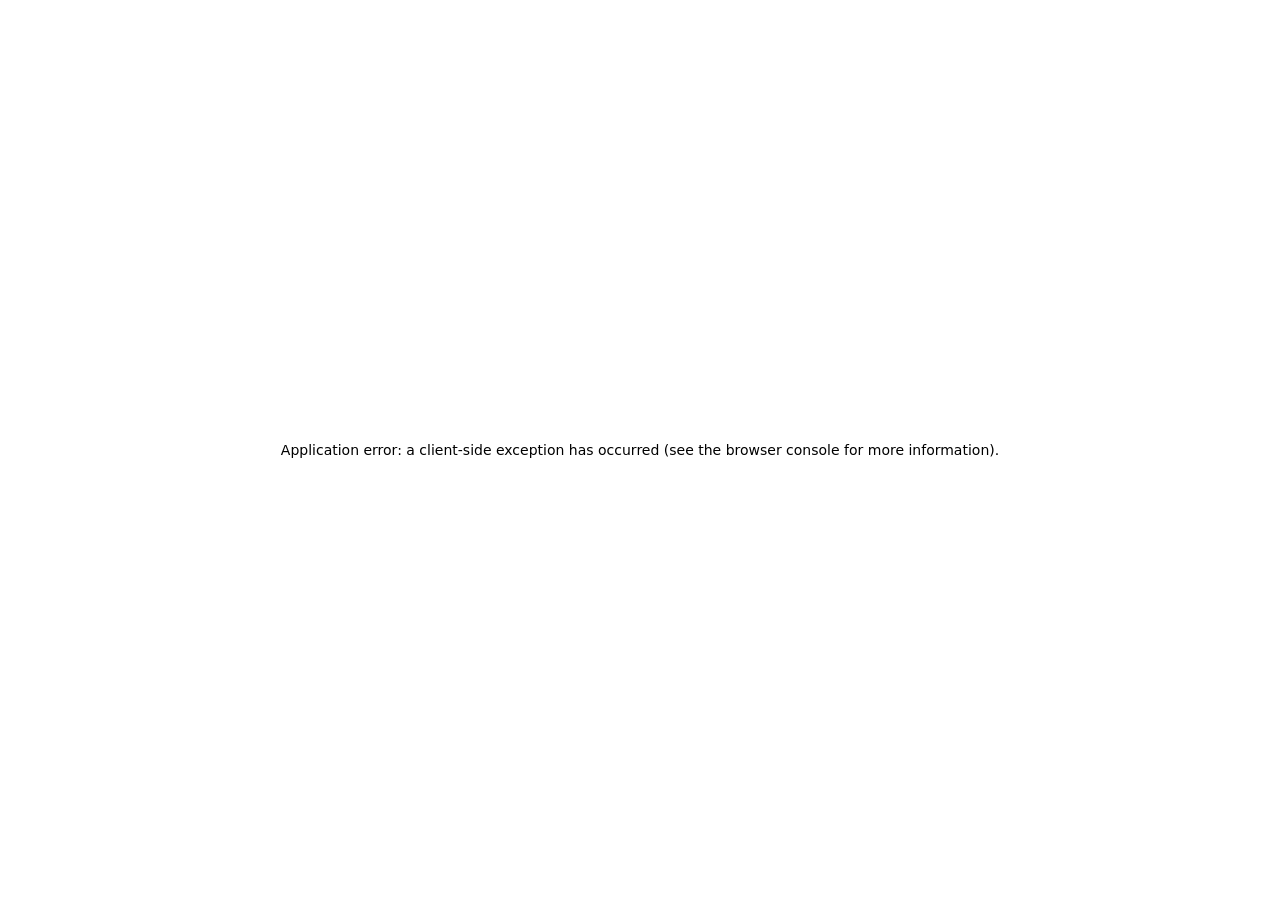
==== index.html @ 267f4685 "deploy: aa58a36a8e269df3a0b0c326b70a7fee9658ee4a" ====
<!DOCTYPE html><html lang="en" class=""><head><meta charSet="utf-8"/><meta name="viewport" content="width=device-width, initial-scale=1"/><link rel="preload" href="/_next/static/media/a34f9d1faa5f3315-s.p.woff2" as="font" crossorigin="" type="font/woff2"/><link rel="stylesheet" href="/_next/static/css/1f2762fdd297c254.css" crossorigin="" data-precedence="next"/><link rel="stylesheet" href="/_next/static/css/e24765863d0c704c.css" crossorigin="" data-precedence="next"/><link rel="preload" as="script" fetchPriority="low" href="/_next/static/chunks/webpack-cabc1a0939b6324f.js" crossorigin=""/><script src="/_next/static/chunks/b05271e4-7a57f4f8cb65189a.js" async="" crossorigin=""></script><script src="/_next/static/chunks/604-d30a6fda5b575a3a.js" async="" crossorigin=""></script><script src="/_next/static/chunks/main-app-71db54063da9bf97.js" async="" crossorigin=""></script><script src="/_next/static/chunks/9297c78b-2464e458c2979f0e.js" async=""></script><script src="/_next/static/chunks/6dc81886-f9a5be699ef33087.js" async=""></script><script src="/_next/static/chunks/49819357-d922e72e25cfce19.js" async=""></script><script src="/_next/static/chunks/292a49c6-7f43b32bc371bc2e.js" async=""></script><script src="/_next/static/chunks/2fba7bc5-d11bbafc78647d04.js" async=""></script><script src="/_next/static/chunks/98d18a34-1d5ae14d7516b42d.js" async=""></script><script src="/_next/static/chunks/5a81fd73-a362f9199495b7ad.js" async=""></script><script src="/_next/static/chunks/274-4468712c8d745428.js" async=""></script><script src="/_next/static/chunks/6772-66e4a85fd9eb4d1f.js" async=""></script><script src="/_next/static/chunks/6794-c703e1fbf99863a7.js" async=""></script><script src="/_next/static/chunks/3839-89e2fe6aa99b7259.js" async=""></script><script src="/_next/static/chunks/4097-909e5e4589995f49.js" async=""></script><script src="/_next/static/chunks/app/layout-5c4abd3b43e9204e.js" async=""></script><script src="/_next/static/chunks/2106-647894339099d440.js" async=""></script><script src="/_next/static/chunks/7680-7401be37ad582592.js" async=""></script><script src="/_next/static/chunks/app/page-bb09f3edf116cec5.js" async=""></script><link rel="preload" href="https://telegram.org/js/telegram-web-app.js?56" as="script"/><title>Zoo Finance</title><meta name="description" content="A Structured Protocol for Better Liquidity Utilization"/><meta property="og:title" content="Zoo Finance"/><meta property="og:description" content="A Structured Protocol for Better Liquidity Utilization"/><meta property="og:image" content="https://zoofi.io/Welcome.jpg"/><meta property="og:type" content="website"/><meta name="twitter:card" content="summary_large_image"/><meta name="twitter:title" content="Zoo Finance"/><meta name="twitter:description" content="A Structured Protocol for Better Liquidity Utilization"/><meta name="twitter:image" content="https://zoofi.io/Welcome.jpg"/><link rel="icon" href="/icon.svg?79cb9bbc81d79543" type="image/svg+xml" sizes="any"/><meta name="next-size-adjust"/><script src="/_next/static/chunks/polyfills-c67a75d1b6f99dc8.js" crossorigin="" noModule=""></script></head><body class="__className_d65c78 bg-stone-50 dark:bg-slate-950 dark:text-slate-50"><div class="top-loader fixed z-10 top-0 left-0 invisible"></div><div id="tooltip-root" class="fixed left-0 top-0 z-[60]"></div><script src="/_next/static/chunks/webpack-cabc1a0939b6324f.js" crossorigin="" async=""></script><script>(self.__next_f=self.__next_f||[]).push([0]);self.__next_f.push([2,null])</script><script>self.__next_f.push([1,"1:HL[\"/_next/static/media/a34f9d1faa5f3315-s.p.woff2\",\"font\",{\"crossOrigin\":\"\",\"type\":\"font/woff2\"}]\n2:HL[\"/_next/static/css/1f2762fdd297c254.css\",\"style\",{\"crossOrigin\":\"\"}]\n3:HL[\"/_next/static/css/e24765863d0c704c.css\",\"style\",{\"crossOrigin\":\"\"}]\n0:\"$L4\"\n"])</script><script>self.__next_f.push([1,"5:I[24358,[],\"\"]\n7:I[72952,[],\"\"]\n"])</script><script>self.__next_f.push([1,"8:I[51153,[\"4881\",\"static/chunks/9297c78b-2464e458c2979f0e.js\",\"7495\",\"static/chunks/6dc81886-f9a5be699ef33087.js\",\"7622\",\"static/chunks/49819357-d922e72e25cfce19.js\",\"6121\",\"static/chunks/292a49c6-7f43b32bc371bc2e.js\",\"7073\",\"static/chunks/2fba7bc5-d11bbafc78647d04.js\",\"3113\",\"static/chunks/98d18a34-1d5ae14d7516b42d.js\",\"2466\",\"static/chunks/5a81fd73-a362f9199495b7ad.js\",\"274\",\"static/chunks/274-4468712c8d745428.js\",\"6772\",\"static/chunks/6772-66e4a85fd9eb4d1f.js\",\"6794\",\"static/chunks/6794-c703e1fbf99863a7.js\",\"3839\",\"static/chunks/3839-89e2fe6aa99b7259.js\",\"4097\",\"static/chunks/4097-909e5e4589995f49.js\",\"3185\",\"static/chunks/app/layout-5c4abd3b43e9204e.js\"],\"\"]\n"])</script><script>self.__next_f.push([1,"9:I[23274,[\"4881\",\"static/chunks/9297c78b-2464e458c2979f0e.js\",\"7495\",\"static/chunks/6dc81886-f9a5be699ef33087.js\",\"7622\",\"static/chunks/49819357-d922e72e25cfce19.js\",\"6121\",\"static/chunks/292a49c6-7f43b32bc371bc2e.js\",\"7073\",\"static/chunks/2fba7bc5-d11bbafc78647d04.js\",\"3113\",\"static/chunks/98d18a34-1d5ae14d7516b42d.js\",\"2466\",\"static/chunks/5a81fd73-a362f9199495b7ad.js\",\"274\",\"static/chunks/274-4468712c8d745428.js\",\"6772\",\"static/chunks/6772-66e4a85fd9eb4d1f.js\",\"6794\",\"static/chunks/6794-c703e1fbf99863a7.js\",\"3839\",\"static/chunks/3839-89e2fe6aa99b7259.js\",\"4097\",\"static/chunks/4097-909e5e4589995f49.js\",\"3185\",\"static/chunks/app/layout-5c4abd3b43e9204e.js\"],\"\"]\n"])</script><script>self.__next_f.push([1,"a:I[4002,[],\"\"]\nb:I[14025,[],\"\"]\nd:I[34911,[],\"\"]\ne:I[13031,[\"4881\",\"static/chunks/9297c78b-2464e458c2979f0e.js\",\"7495\",\"static/chunks/6dc81886-f9a5be699ef33087.js\",\"7622\",\"static/chunks/49819357-d922e72e25cfce19.js\",\"6121\",\"static/chunks/292a49c6-7f43b32bc371bc2e.js\",\"274\",\"static/chunks/274-4468712c8d745428.js\",\"2106\",\"static/chunks/2106-647894339099d440.js\",\"3839\",\"static/chunks/3839-89e2fe6aa99b7259.js\",\"7680\",\"static/chunks/7680-7401be37ad582592.js\",\"1931\",\"static/chunks/app/page-bb09f3edf116cec5.js\"],"])</script><script>self.__next_f.push([1,"\"\"]\n"])</script><script>self.__next_f.push([1,"4:[[[\"$\",\"link\",\"0\",{\"rel\":\"stylesheet\",\"href\":\"/_next/static/css/1f2762fdd297c254.css\",\"precedence\":\"next\",\"crossOrigin\":\"\"}],[\"$\",\"link\",\"1\",{\"rel\":\"stylesheet\",\"href\":\"/_next/static/css/e24765863d0c704c.css\",\"precedence\":\"next\",\"crossOrigin\":\"\"}]],[\"$\",\"$L5\",null,{\"buildId\":\"LcfsVJgIiQzICIORrUDDr\",\"assetPrefix\":\"\",\"initialCanonicalUrl\":\"/\",\"initialTree\":[\"\",{\"children\":[\"__PAGE__\",{}]},\"$undefined\",\"$undefined\",true],\"initialHead\":[false,\"$L6\"],\"globalErrorComponent\":\"$7\",\"children\":[null,[\"$\",\"html\",null,{\"lang\":\"en\",\"className\":\"\",\"suppressHydrationWarning\":true,\"children\":[[\"$\",\"head\",null,{\"children\":[\"$\",\"$L8\",null,{\"src\":\"https://telegram.org/js/telegram-web-app.js?56\",\"defer\":true}]}],[\"$\",\"body\",null,{\"className\":\"__className_d65c78 bg-stone-50 dark:bg-slate-950 dark:text-slate-50\",\"children\":[[\"$\",\"$L9\",null,{\"children\":[\"$\",\"$La\",null,{\"parallelRouterKey\":\"children\",\"segmentPath\":[\"children\"],\"loading\":\"$undefined\",\"loadingStyles\":\"$undefined\",\"hasLoading\":false,\"error\":\"$undefined\",\"errorStyles\":\"$undefined\",\"template\":[\"$\",\"$Lb\",null,{}],\"templateStyles\":\"$undefined\",\"notFound\":[[\"$\",\"title\",null,{\"children\":\"404: This page could not be found.\"}],[\"$\",\"div\",null,{\"style\":{\"fontFamily\":\"system-ui,\\\"Segoe UI\\\",Roboto,Helvetica,Arial,sans-serif,\\\"Apple Color Emoji\\\",\\\"Segoe UI Emoji\\\"\",\"height\":\"100vh\",\"textAlign\":\"center\",\"display\":\"flex\",\"flexDirection\":\"column\",\"alignItems\":\"center\",\"justifyContent\":\"center\"},\"children\":[\"$\",\"div\",null,{\"children\":[[\"$\",\"style\",null,{\"dangerouslySetInnerHTML\":{\"__html\":\"body{color:#000;background:#fff;margin:0}.next-error-h1{border-right:1px solid rgba(0,0,0,.3)}@media (prefers-color-scheme:dark){body{color:#fff;background:#000}.next-error-h1{border-right:1px solid rgba(255,255,255,.3)}}\"}}],[\"$\",\"h1\",null,{\"className\":\"next-error-h1\",\"style\":{\"display\":\"inline-block\",\"margin\":\"0 20px 0 0\",\"padding\":\"0 23px 0 0\",\"fontSize\":24,\"fontWeight\":500,\"verticalAlign\":\"top\",\"lineHeight\":\"49px\"},\"children\":\"404\"}],[\"$\",\"div\",null,{\"style\":{\"display\":\"inline-block\"},\"children\":[\"$\",\"h2\",null,{\"style\":{\"fontSize\":14,\"fontWeight\":400,\"lineHeight\":\"49px\",\"margin\":0},\"children\":\"This page could not be found.\"}]}]]}]}]],\"notFoundStyles\":[],\"childProp\":{\"current\":[\"$Lc\",[\"$\",\"$Ld\",null,{\"propsForComponent\":{\"params\":{}},\"Component\":\"$e\",\"isStaticGeneration\":true}],null],\"segment\":\"__PAGE__\"},\"styles\":[]}]}],[\"$\",\"div\",null,{\"id\":\"tooltip-root\",\"className\":\"fixed left-0 top-0 z-[60]\"}]]}]]}],null]}]]\n"])</script><script>self.__next_f.push([1,"6:[[\"$\",\"meta\",\"0\",{\"charSet\":\"utf-8\"}],[\"$\",\"title\",\"1\",{\"children\":\"Zoo Finance\"}],[\"$\",\"meta\",\"2\",{\"name\":\"description\",\"content\":\"A Structured Protocol for Better Liquidity Utilization\"}],[\"$\",\"meta\",\"3\",{\"name\":\"viewport\",\"content\":\"width=device-width, initial-scale=1\"}],[\"$\",\"meta\",\"4\",{\"property\":\"og:title\",\"content\":\"Zoo Finance\"}],[\"$\",\"meta\",\"5\",{\"property\":\"og:description\",\"content\":\"A Structured Protocol for Better Liquidity Utilization\"}],[\"$\",\"meta\",\"6\",{\"property\":\"og:image\",\"content\":\"https://zoofi.io/Welcome.jpg\"}],[\"$\",\"meta\",\"7\",{\"property\":\"og:type\",\"content\":\"website\"}],[\"$\",\"meta\",\"8\",{\"name\":\"twitter:card\",\"content\":\"summary_large_image\"}],[\"$\",\"meta\",\"9\",{\"name\":\"twitter:title\",\"content\":\"Zoo Finance\"}],[\"$\",\"meta\",\"10\",{\"name\":\"twitter:description\",\"content\":\"A Structured Protocol for Better Liquidity Utilization\"}],[\"$\",\"meta\",\"11\",{\"name\":\"twitter:image\",\"content\":\"https://zoofi.io/Welcome.jpg\"}],[\"$\",\"link\",\"12\",{\"rel\":\"icon\",\"href\":\"/icon.svg?79cb9bbc81d79543\",\"type\":\"image/svg+xml\",\"sizes\":\"any\"}],[\"$\",\"meta\",\"13\",{\"name\":\"next-size-adjust\"}]]\n"])</script><script>self.__next_f.push([1,"c:null\n"])</script></body></html>
---- _next/static/css/1f2762fdd297c254.css ----
@font-face{font-family:swiper-icons;src:url("data:application/font-woff;charset=utf-8;base64, [base64]//wADZ2x5ZgAAAywAAADMAAAD2MHtryVoZWFkAAABbAAAADAAAAA2E2+eoWhoZWEAAAGcAAAAHwAAACQC9gDzaG10eAAAAigAAAAZAAAArgJkABFsb2NhAAAC0AAAAFoAAABaFQAUGG1heHAAAAG8AAAAHwAAACAAcABAbmFtZQAAA/gAAAE5AAACXvFdBwlwb3N0AAAFNAAAAGIAAACE5s74hXjaY2BkYGAAYpf5Hu/j+W2+MnAzMYDAzaX6QjD6/4//Bxj5GA8AuRwMYGkAPywL13jaY2BkYGA88P8Agx4j+/8fQDYfA1AEBWgDAIB2BOoAeNpjYGRgYNBh4GdgYgABEMnIABJzYNADCQAACWgAsQB42mNgYfzCOIGBlYGB0YcxjYGBwR1Kf2WQZGhhYGBiYGVmgAFGBiQQkOaawtDAoMBQxXjg/wEGPcYDDA4wNUA2CCgwsAAAO4EL6gAAeNpj2M0gyAACqxgGNWBkZ2D4/wMA+xkDdgAAAHjaY2BgYGaAYBkGRgYQiAHyGMF8FgYHIM3DwMHABGQrMOgyWDLEM1T9/w8UBfEMgLzE////P/5//f/V/xv+r4eaAAeMbAxwIUYmIMHEgKYAYjUcsDAwsLKxc3BycfPw8jEQA/[base64]/uznmfPFBNODM2K7MTQ45YEAZqGP81AmGGcF3iPqOop0r1SPTaTbVkfUe4HXj97wYE+yNwWYxwWu4v1ugWHgo3S1XdZEVqWM7ET0cfnLGxWfkgR42o2PvWrDMBSFj/IHLaF0zKjRgdiVMwScNRAoWUoH78Y2icB/yIY09An6AH2Bdu/UB+yxopYshQiEvnvu0dURgDt8QeC8PDw7Fpji3fEA4z/PEJ6YOB5hKh4dj3EvXhxPqH/SKUY3rJ7srZ4FZnh1PMAtPhwP6fl2PMJMPDgeQ4rY8YT6Gzao0eAEA409DuggmTnFnOcSCiEiLMgxCiTI6Cq5DZUd3Qmp10vO0LaLTd2cjN4fOumlc7lUYbSQcZFkutRG7g6JKZKy0RmdLY680CDnEJ+UMkpFFe1RN7nxdVpXrC4aTtnaurOnYercZg2YVmLN/d/gczfEimrE/fs/bOuq29Zmn8tloORaXgZgGa78yO9/cnXm2BpaGvq25Dv9S4E9+5SIc9PqupJKhYFSSl47+Qcr1mYNAAAAeNptw0cKwkAAAMDZJA8Q7OUJvkLsPfZ6zFVERPy8qHh2YER+3i/BP83vIBLLySsoKimrqKqpa2hp6+jq6RsYGhmbmJqZSy0sraxtbO3sHRydnEMU4uR6yx7JJXveP7WrDycAAAAAAAH//wACeNpjYGRgYOABYhkgZgJCZgZNBkYGLQZtIJsFLMYAAAw3ALgAeNolizEKgDAQBCchRbC2sFER0YD6qVQiBCv/H9ezGI6Z5XBAw8CBK/m5iQQVauVbXLnOrMZv2oLdKFa8Pjuru2hJzGabmOSLzNMzvutpB3N42mNgZGBg4GKQYzBhYMxJLMlj4GBgAYow/P/PAJJhLM6sSoWKfWCAAwDAjgbRAAB42mNgYGBkAIIbCZo5IPrmUn0hGA0AO8EFTQAA");font-weight:400;font-style:normal}:root{--swiper-theme-color:#007aff}:host{position:relative;display:block;margin-left:auto;margin-right:auto;z-index:1}.swiper{margin-left:auto;margin-right:auto;position:relative;overflow:hidden;list-style:none;padding:0;z-index:1;display:block}.swiper-vertical>.swiper-wrapper{flex-direction:column}.swiper-wrapper{position:relative;width:100%;height:100%;z-index:1;display:flex;transition-property:transform;transition-timing-function:var(--swiper-wrapper-transition-timing-function,initial);box-sizing:content-box}.swiper-android .swiper-slide,.swiper-ios .swiper-slide,.swiper-wrapper{transform:translateZ(0)}.swiper-horizontal{touch-action:pan-y}.swiper-vertical{touch-action:pan-x}.swiper-slide{flex-shrink:0;width:100%;height:100%;position:relative;transition-property:transform;display:block}.swiper-slide-invisible-blank{visibility:hidden}.swiper-autoheight,.swiper-autoheight .swiper-slide{height:auto}.swiper-autoheight .swiper-wrapper{align-items:flex-start;transition-property:transform,height}.swiper-backface-hidden .swiper-slide{transform:translateZ(0);backface-visibility:hidden}.swiper-3d.swiper-css-mode .swiper-wrapper{perspective:1200px}.swiper-3d .swiper-wrapper{transform-style:preserve-3d}.swiper-3d{perspective:1200px}.swiper-3d .swiper-cube-shadow,.swiper-3d .swiper-slide{transform-style:preserve-3d}.swiper-css-mode>.swiper-wrapper{overflow:auto;scrollbar-width:none;-ms-overflow-style:none}.swiper-css-mode>.swiper-wrapper::-webkit-scrollbar{display:none}.swiper-css-mode>.swiper-wrapper>.swiper-slide{scroll-snap-align:start start}.swiper-css-mode.swiper-horizontal>.swiper-wrapper{scroll-snap-type:x mandatory}.swiper-css-mode.swiper-vertical>.swiper-wrapper{scroll-snap-type:y mandatory}.swiper-css-mode.swiper-free-mode>.swiper-wrapper{scroll-snap-type:none}.swiper-css-mode.swiper-free-mode>.swiper-wrapper>.swiper-slide{scroll-snap-align:none}.swiper-css-mode.swiper-centered>.swiper-wrapper:before{content:"";flex-shrink:0;order:9999}.swiper-css-mode.swiper-centered>.swiper-wrapper>.swiper-slide{scroll-snap-align:center center;scroll-snap-stop:always}.swiper-css-mode.swiper-centered.swiper-horizontal>.swiper-wrapper>.swiper-slide:first-child{margin-inline-start:var(--swiper-centered-offset-before)}.swiper-css-mode.swiper-centered.swiper-horizontal>.swiper-wrapper:before{height:100%;min-height:1px;width:var(--swiper-centered-offset-after)}.swiper-css-mode.swiper-centered.swiper-vertical>.swiper-wrapper>.swiper-slide:first-child{margin-block-start:var(--swiper-centered-offset-before)}.swiper-css-mode.swiper-centered.swiper-vertical>.swiper-wrapper:before{width:100%;min-width:1px;height:var(--swiper-centered-offset-after)}.swiper-3d .swiper-slide-shadow,.swiper-3d .swiper-slide-shadow-bottom,.swiper-3d .swiper-slide-shadow-left,.swiper-3d .swiper-slide-shadow-right,.swiper-3d .swiper-slide-shadow-top{position:absolute;left:0;top:0;width:100%;height:100%;pointer-events:none;z-index:10}.swiper-3d .swiper-slide-shadow{background:rgba(0,0,0,.15)}.swiper-3d .swiper-slide-shadow-left{background-image:linear-gradient(270deg,rgba(0,0,0,.5),transparent)}.swiper-3d .swiper-slide-shadow-right{background-image:linear-gradient(90deg,rgba(0,0,0,.5),transparent)}.swiper-3d .swiper-slide-shadow-top{background-image:linear-gradient(0deg,rgba(0,0,0,.5),transparent)}.swiper-3d .swiper-slide-shadow-bottom{background-image:linear-gradient(180deg,rgba(0,0,0,.5),transparent)}.swiper-lazy-preloader{width:42px;height:42px;position:absolute;left:50%;top:50%;margin-left:-21px;margin-top:-21px;z-index:10;transform-origin:50%;box-sizing:border-box;border-radius:50%;border:4px solid var(--swiper-preloader-color,var(--swiper-theme-color));border-top:4px solid transparent}.swiper-watch-progress .swiper-slide-visible .swiper-lazy-preloader,.swiper:not(.swiper-watch-progress) .swiper-lazy-preloader{animation:swiper-preloader-spin 1s linear infinite}.swiper-lazy-preloader-white{--swiper-preloader-color:#fff}.swiper-lazy-preloader-black{--swiper-preloader-color:#000}@keyframes swiper-preloader-spin{0%{transform:rotate(0deg)}to{transform:rotate(1turn)}}.swiper-pagination{position:absolute;text-align:center;transition:opacity .3s;transform:translateZ(0);z-index:10}.swiper-pagination.swiper-pagination-hidden{opacity:0}.swiper-pagination-disabled>.swiper-pagination,.swiper-pagination.swiper-pagination-disabled{display:none!important}.swiper-horizontal>.swiper-pagination-bullets,.swiper-pagination-bullets.swiper-pagination-horizontal,.swiper-pagination-custom,.swiper-pagination-fraction{bottom:var(--swiper-pagination-bottom,8px);top:var(--swiper-pagination-top,auto);left:0;width:100%}.swiper-pagination-bullets-dynamic{overflow:hidden;font-size:0}.swiper-pagination-bullets-dynamic .swiper-pagination-bullet{transform:scale(.33);position:relative}.swiper-pagination-bullets-dynamic .swiper-pagination-bullet-active,.swiper-pagination-bullets-dynamic .swiper-pagination-bullet-active-main{transform:scale(1)}.swiper-pagination-bullets-dynamic .swiper-pagination-bullet-active-prev{transform:scale(.66)}.swiper-pagination-bullets-dynamic .swiper-pagination-bullet-active-prev-prev{transform:scale(.33)}.swiper-pagination-bullets-dynamic .swiper-pagination-bullet-active-next{transform:scale(.66)}.swiper-pagination-bullets-dynamic .swiper-pagination-bullet-active-next-next{transform:scale(.33)}.swiper-pagination-bullet{width:var(--swiper-pagination-bullet-width,var(--swiper-pagination-bullet-size,8px));height:var(--swiper-pagination-bullet-height,var(--swiper-pagination-bullet-size,8px));display:inline-block;border-radius:var(--swiper-pagination-bullet-border-radius,50%);background:var(--swiper-pagination-bullet-inactive-color,#000);opacity:var(--swiper-pagination-bullet-inactive-opacity,.2)}button.swiper-pagination-bullet{border:none;margin:0;padding:0;box-shadow:none;-webkit-appearance:none;-moz-appearance:none;appearance:none}.swiper-pagination-clickable .swiper-pagination-bullet{cursor:pointer}.swiper-pagination-bullet:only-child{display:none!important}.swiper-pagination-bullet-active{opacity:var(--swiper-pagination-bullet-opacity,1);background:var(--swiper-pagination-color,var(--swiper-theme-color))}.swiper-pagination-vertical.swiper-pagination-bullets,.swiper-vertical>.swiper-pagination-bullets{right:var(--swiper-pagination-right,8px);left:var(--swiper-pagination-left,auto);top:50%;transform:translate3d(0,-50%,0)}.swiper-pagination-vertical.swiper-pagination-bullets .swiper-pagination-bullet,.swiper-vertical>.swiper-pagination-bullets .swiper-pagination-bullet{margin:var(--swiper-pagination-bullet-vertical-gap,6px) 0;display:block}.swiper-pagination-vertical.swiper-pagination-bullets.swiper-pagination-bullets-dynamic,.swiper-vertical>.swiper-pagination-bullets.swiper-pagination-bullets-dynamic{top:50%;transform:translateY(-50%);width:8px}.swiper-pagination-vertical.swiper-pagination-bullets.swiper-pagination-bullets-dynamic .swiper-pagination-bullet,.swiper-vertical>.swiper-pagination-bullets.swiper-pagination-bullets-dynamic .swiper-pagination-bullet{display:inline-block;transition:transform .2s,top .2s}.swiper-horizontal>.swiper-pagination-bullets .swiper-pagination-bullet,.swiper-pagination-horizontal.swiper-pagination-bullets .swiper-pagination-bullet{margin:0 var(--swiper-pagination-bullet-horizontal-gap,4px)}.swiper-horizontal>.swiper-pagination-bullets.swiper-pagination-bullets-dynamic,.swiper-pagination-horizontal.swiper-pagination-bullets.swiper-pagination-bullets-dynamic{left:50%;transform:translateX(-50%);white-space:nowrap}.swiper-horizontal>.swiper-pagination-bullets.swiper-pagination-bullets-dynamic .swiper-pagination-bullet,.swiper-pagination-horizontal.swiper-pagination-bullets.swiper-pagination-bullets-dynamic .swiper-pagination-bullet{transition:transform .2s,left .2s}.swiper-horizontal.swiper-rtl>.swiper-pagination-bullets-dynamic .swiper-pagination-bullet{transition:transform .2s,right .2s}.swiper-pagination-fraction{color:var(--swiper-pagination-fraction-color,inherit)}.swiper-pagination-progressbar{background:var(--swiper-pagination-progressbar-bg-color,rgba(0,0,0,.25));position:absolute}.swiper-pagination-progressbar .swiper-pagination-progressbar-fill{background:var(--swiper-pagination-color,var(--swiper-theme-color));position:absolute;left:0;top:0;width:100%;height:100%;transform:scale(0);transform-origin:left top}.swiper-rtl .swiper-pagination-progressbar .swiper-pagination-progressbar-fill{transform-origin:right top}.swiper-horizontal>.swiper-pagination-progressbar,.swiper-pagination-progressbar.swiper-pagination-horizontal,.swiper-pagination-progressbar.swiper-pagination-vertical.swiper-pagination-progressbar-opposite,.swiper-vertical>.swiper-pagination-progressbar.swiper-pagination-progressbar-opposite{width:100%;height:var(--swiper-pagination-progressbar-size,4px);left:0;top:0}.swiper-horizontal>.swiper-pagination-progressbar.swiper-pagination-progressbar-opposite,.swiper-pagination-progressbar.swiper-pagination-horizontal.swiper-pagination-progressbar-opposite,.swiper-pagination-progressbar.swiper-pagination-vertical,.swiper-vertical>.swiper-pagination-progressbar{width:var(--swiper-pagination-progressbar-size,4px);height:100%;left:0;top:0}.swiper-pagination-lock{display:none}:root{--swiper-navigation-size:44px}.swiper-button-next,.swiper-button-prev{position:absolute;top:var(--swiper-navigation-top-offset,50%);width:calc(var(--swiper-navigation-size) / 44 * 27);height:var(--swiper-navigation-size);margin-top:calc(0px - (var(--swiper-navigation-size) / 2));z-index:10;cursor:pointer;display:flex;align-items:center;justify-content:center;color:var(--swiper-navigation-color,var(--swiper-theme-color))}.swiper-button-next.swiper-button-disabled,.swiper-button-prev.swiper-button-disabled{opacity:.35;cursor:auto;pointer-events:none}.swiper-button-next.swiper-button-hidden,.swiper-button-prev.swiper-button-hidden{opacity:0;cursor:auto;pointer-events:none}.swiper-navigation-disabled .swiper-button-next,.swiper-navigation-disabled .swiper-button-prev{display:none!important}.swiper-button-next svg,.swiper-button-prev svg{width:100%;height:100%;-o-object-fit:contain;object-fit:contain;transform-origin:center}.swiper-rtl .swiper-button-next svg,.swiper-rtl .swiper-button-prev svg{transform:rotate(180deg)}.swiper-button-prev,.swiper-rtl .swiper-button-next{left:var(--swiper-navigation-sides-offset,10px);right:auto}.swiper-button-lock{display:none}.swiper-button-next:after,.swiper-button-prev:after{font-family:swiper-icons;font-size:var(--swiper-navigation-size);text-transform:none!important;letter-spacing:0;font-variant:normal;line-height:1}.swiper-button-prev:after,.swiper-rtl .swiper-button-next:after{content:"prev"}.swiper-button-next,.swiper-rtl .swiper-button-prev{right:var(--swiper-navigation-sides-offset,10px);left:auto}.swiper-button-next:after,.swiper-rtl .swiper-button-prev:after{content:"next"}[data-rk] .iekbcc0{border:0;box-sizing:border-box;font-size:100%;line-height:normal;margin:0;padding:0;text-align:left;vertical-align:baseline;-webkit-tap-highlight-color:transparent}[data-rk] .iekbcc1{list-style:none}[data-rk] .iekbcc2{quotes:none}[data-rk] .iekbcc2:after,[data-rk] .iekbcc2:before{content:""}[data-rk] .iekbcc3{border-collapse:collapse;border-spacing:0}[data-rk] .iekbcc4{-webkit-appearance:none;-moz-appearance:none;appearance:none}[data-rk] .iekbcc5{outline:none}[data-rk] .iekbcc5::-moz-placeholder{opacity:1}[data-rk] .iekbcc5::placeholder{opacity:1}[data-rk] .iekbcc6{background-color:transparent;color:inherit}[data-rk] .iekbcc7:disabled{opacity:1}[data-rk] .iekbcc7::-ms-expand,[data-rk] .iekbcc8::-ms-clear{display:none}[data-rk] .iekbcc8::-webkit-search-cancel-button{-webkit-appearance:none}[data-rk] .iekbcc9{background:none;cursor:pointer;text-align:left}[data-rk] .iekbcca{color:inherit;text-decoration:none}[data-rk] .ju367v0{align-items:flex-start}[data-rk] .ju367v2{align-items:flex-end}[data-rk] .ju367v4{align-items:center}[data-rk] .ju367v6{display:none}[data-rk] .ju367v8{display:block}[data-rk] .ju367va{display:flex}[data-rk] .ju367vc{display:inline}[data-rk] .ju367ve{align-self:flex-start}[data-rk] .ju367vf{align-self:flex-end}[data-rk] .ju367vg{align-self:center}[data-rk] .ju367vh{background-size:cover}[data-rk] .ju367vi{border-radius:1px}[data-rk] .ju367vj{border-radius:6px}[data-rk] .ju367vk{border-radius:10px}[data-rk] .ju367vl{border-radius:13px}[data-rk] .ju367vm{border-radius:var(--rk-radii-actionButton)}[data-rk] .ju367vn{border-radius:var(--rk-radii-connectButton)}[data-rk] .ju367vo{border-radius:var(--rk-radii-menuButton)}[data-rk] .ju367vp{border-radius:var(--rk-radii-modal)}[data-rk] .ju367vq{border-radius:var(--rk-radii-modalMobile)}[data-rk] .ju367vr{border-radius:25%}[data-rk] .ju367vs{border-radius:9999px}[data-rk] .ju367vt{border-style:solid}[data-rk] .ju367vu{border-width:0}[data-rk] .ju367vv{border-width:1px}[data-rk] .ju367vw{border-width:2px}[data-rk] .ju367vx{border-width:4px}[data-rk] .ju367vy{cursor:pointer}[data-rk] .ju367vz{cursor:none}[data-rk] .ju367v10{pointer-events:none}[data-rk] .ju367v11{pointer-events:all}[data-rk] .ju367v12{min-height:8px}[data-rk] .ju367v13{min-height:44px}[data-rk] .ju367v14{flex-direction:row}[data-rk] .ju367v15{flex-direction:column}[data-rk] .ju367v16{font-family:var(--rk-fonts-body)}[data-rk] .ju367v17{font-size:12px;line-height:18px}[data-rk] .ju367v18{font-size:13px;line-height:18px}[data-rk] .ju367v19{font-size:14px;line-height:18px}[data-rk] .ju367v1a{font-size:16px;line-height:20px}[data-rk] .ju367v1b{font-size:18px;line-height:24px}[data-rk] .ju367v1c{font-size:20px;line-height:24px}[data-rk] .ju367v1d{font-size:23px;line-height:29px}[data-rk] .ju367v1e{font-weight:400}[data-rk] .ju367v1f{font-weight:500}[data-rk] .ju367v1g{font-weight:600}[data-rk] .ju367v1h{font-weight:700}[data-rk] .ju367v1i{font-weight:800}[data-rk] .ju367v1j{gap:0}[data-rk] .ju367v1k{gap:1px}[data-rk] .ju367v1l{gap:2px}[data-rk] .ju367v1m{gap:3px}[data-rk] .ju367v1n{gap:4px}[data-rk] .ju367v1o{gap:5px}[data-rk] .ju367v1p{gap:6px}[data-rk] .ju367v1q{gap:8px}[data-rk] .ju367v1r{gap:10px}[data-rk] .ju367v1s{gap:12px}[data-rk] .ju367v1t{gap:14px}[data-rk] .ju367v1u{gap:16px}[data-rk] .ju367v1v{gap:18px}[data-rk] .ju367v1w{gap:20px}[data-rk] .ju367v1x{gap:24px}[data-rk] .ju367v1y{gap:28px}[data-rk] .ju367v1z{gap:32px}[data-rk] .ju367v20{gap:36px}[data-rk] .ju367v21{gap:44px}[data-rk] .ju367v22{gap:64px}[data-rk] .ju367v23{gap:-1px}[data-rk] .ju367v24{height:1px}[data-rk] .ju367v25{height:2px}[data-rk] .ju367v26{height:4px}[data-rk] .ju367v27{height:8px}[data-rk] .ju367v28{height:12px}[data-rk] .ju367v29{height:20px}[data-rk] .ju367v2a{height:24px}[data-rk] .ju367v2b{height:28px}[data-rk] .ju367v2c{height:30px}[data-rk] .ju367v2d{height:32px}[data-rk] .ju367v2e{height:34px}[data-rk] .ju367v2f{height:36px}[data-rk] .ju367v2g{height:40px}[data-rk] .ju367v2h{height:44px}[data-rk] .ju367v2i{height:48px}[data-rk] .ju367v2j{height:54px}[data-rk] .ju367v2k{height:60px}[data-rk] .ju367v2l{height:200px}[data-rk] .ju367v2m{height:100%}[data-rk] .ju367v2n{height:-moz-max-content;height:max-content}[data-rk] .ju367v2o{justify-content:flex-start}[data-rk] .ju367v2p{justify-content:flex-end}[data-rk] .ju367v2q{justify-content:center}[data-rk] .ju367v2r{justify-content:space-between}[data-rk] .ju367v2s{justify-content:space-around}[data-rk] .ju367v2t{text-align:left}[data-rk] .ju367v2u{text-align:center}[data-rk] .ju367v2v{text-align:inherit}[data-rk] .ju367v2w{margin-bottom:0}[data-rk] .ju367v2x{margin-bottom:1px}[data-rk] .ju367v2y{margin-bottom:2px}[data-rk] .ju367v2z{margin-bottom:3px}[data-rk] .ju367v30{margin-bottom:4px}[data-rk] .ju367v31{margin-bottom:5px}[data-rk] .ju367v32{margin-bottom:6px}[data-rk] .ju367v33{margin-bottom:8px}[data-rk] .ju367v34{margin-bottom:10px}[data-rk] .ju367v35{margin-bottom:12px}[data-rk] .ju367v36{margin-bottom:14px}[data-rk] .ju367v37{margin-bottom:16px}[data-rk] .ju367v38{margin-bottom:18px}[data-rk] .ju367v39{margin-bottom:20px}[data-rk] .ju367v3a{margin-bottom:24px}[data-rk] .ju367v3b{margin-bottom:28px}[data-rk] .ju367v3c{margin-bottom:32px}[data-rk] .ju367v3d{margin-bottom:36px}[data-rk] .ju367v3e{margin-bottom:44px}[data-rk] .ju367v3f{margin-bottom:64px}[data-rk] .ju367v3g{margin-bottom:-1px}[data-rk] .ju367v3h{margin-left:0}[data-rk] .ju367v3i{margin-left:1px}[data-rk] .ju367v3j{margin-left:2px}[data-rk] .ju367v3k{margin-left:3px}[data-rk] .ju367v3l{margin-left:4px}[data-rk] .ju367v3m{margin-left:5px}[data-rk] .ju367v3n{margin-left:6px}[data-rk] .ju367v3o{margin-left:8px}[data-rk] .ju367v3p{margin-left:10px}[data-rk] .ju367v3q{margin-left:12px}[data-rk] .ju367v3r{margin-left:14px}[data-rk] .ju367v3s{margin-left:16px}[data-rk] .ju367v3t{margin-left:18px}[data-rk] .ju367v3u{margin-left:20px}[data-rk] .ju367v3v{margin-left:24px}[data-rk] .ju367v3w{margin-left:28px}[data-rk] .ju367v3x{margin-left:32px}[data-rk] .ju367v3y{margin-left:36px}[data-rk] .ju367v3z{margin-left:44px}[data-rk] .ju367v40{margin-left:64px}[data-rk] .ju367v41{margin-left:-1px}[data-rk] .ju367v42{margin-right:0}[data-rk] .ju367v43{margin-right:1px}[data-rk] .ju367v44{margin-right:2px}[data-rk] .ju367v45{margin-right:3px}[data-rk] .ju367v46{margin-right:4px}[data-rk] .ju367v47{margin-right:5px}[data-rk] .ju367v48{margin-right:6px}[data-rk] .ju367v49{margin-right:8px}[data-rk] .ju367v4a{margin-right:10px}[data-rk] .ju367v4b{margin-right:12px}[data-rk] .ju367v4c{margin-right:14px}[data-rk] .ju367v4d{margin-right:16px}[data-rk] .ju367v4e{margin-right:18px}[data-rk] .ju367v4f{margin-right:20px}[data-rk] .ju367v4g{margin-right:24px}[data-rk] .ju367v4h{margin-right:28px}[data-rk] .ju367v4i{margin-right:32px}[data-rk] .ju367v4j{margin-right:36px}[data-rk] .ju367v4k{margin-right:44px}[data-rk] .ju367v4l{margin-right:64px}[data-rk] .ju367v4m{margin-right:-1px}[data-rk] .ju367v4n{margin-top:0}[data-rk] .ju367v4o{margin-top:1px}[data-rk] .ju367v4p{margin-top:2px}[data-rk] .ju367v4q{margin-top:3px}[data-rk] .ju367v4r{margin-top:4px}[data-rk] .ju367v4s{margin-top:5px}[data-rk] .ju367v4t{margin-top:6px}[data-rk] .ju367v4u{margin-top:8px}[data-rk] .ju367v4v{margin-top:10px}[data-rk] .ju367v4w{margin-top:12px}[data-rk] .ju367v4x{margin-top:14px}[data-rk] .ju367v4y{margin-top:16px}[data-rk] .ju367v4z{margin-top:18px}[data-rk] .ju367v50{margin-top:20px}[data-rk] .ju367v51{margin-top:24px}[data-rk] .ju367v52{margin-top:28px}[data-rk] .ju367v53{margin-top:32px}[data-rk] .ju367v54{margin-top:36px}[data-rk] .ju367v55{margin-top:44px}[data-rk] .ju367v56{margin-top:64px}[data-rk] .ju367v57{margin-top:-1px}[data-rk] .ju367v58{max-width:1px}[data-rk] .ju367v59{max-width:2px}[data-rk] .ju367v5a{max-width:4px}[data-rk] .ju367v5b{max-width:8px}[data-rk] .ju367v5c{max-width:12px}[data-rk] .ju367v5d{max-width:20px}[data-rk] .ju367v5e{max-width:24px}[data-rk] .ju367v5f{max-width:28px}[data-rk] .ju367v5g{max-width:30px}[data-rk] .ju367v5h{max-width:32px}[data-rk] .ju367v5i{max-width:34px}[data-rk] .ju367v5j{max-width:36px}[data-rk] .ju367v5k{max-width:40px}[data-rk] .ju367v5l{max-width:44px}[data-rk] .ju367v5m{max-width:48px}[data-rk] .ju367v5n{max-width:54px}[data-rk] .ju367v5o{max-width:60px}[data-rk] .ju367v5p{max-width:200px}[data-rk] .ju367v5q{max-width:100%}[data-rk] .ju367v5r{max-width:-moz-max-content;max-width:max-content}[data-rk] .ju367v5s{min-width:1px}[data-rk] .ju367v5t{min-width:2px}[data-rk] .ju367v5u{min-width:4px}[data-rk] .ju367v5v{min-width:8px}[data-rk] .ju367v5w{min-width:12px}[data-rk] .ju367v5x{min-width:20px}[data-rk] .ju367v5y{min-width:24px}[data-rk] .ju367v5z{min-width:28px}[data-rk] .ju367v60{min-width:30px}[data-rk] .ju367v61{min-width:32px}[data-rk] .ju367v62{min-width:34px}[data-rk] .ju367v63{min-width:36px}[data-rk] .ju367v64{min-width:40px}[data-rk] .ju367v65{min-width:44px}[data-rk] .ju367v66{min-width:48px}[data-rk] .ju367v67{min-width:54px}[data-rk] .ju367v68{min-width:60px}[data-rk] .ju367v69{min-width:200px}[data-rk] .ju367v6a{min-width:100%}[data-rk] .ju367v6b{min-width:-moz-max-content;min-width:max-content}[data-rk] .ju367v6c{overflow:hidden}[data-rk] .ju367v6d{padding-bottom:0}[data-rk] .ju367v6e{padding-bottom:1px}[data-rk] .ju367v6f{padding-bottom:2px}[data-rk] .ju367v6g{padding-bottom:3px}[data-rk] .ju367v6h{padding-bottom:4px}[data-rk] .ju367v6i{padding-bottom:5px}[data-rk] .ju367v6j{padding-bottom:6px}[data-rk] .ju367v6k{padding-bottom:8px}[data-rk] .ju367v6l{padding-bottom:10px}[data-rk] .ju367v6m{padding-bottom:12px}[data-rk] .ju367v6n{padding-bottom:14px}[data-rk] .ju367v6o{padding-bottom:16px}[data-rk] .ju367v6p{padding-bottom:18px}[data-rk] .ju367v6q{padding-bottom:20px}[data-rk] .ju367v6r{padding-bottom:24px}[data-rk] .ju367v6s{padding-bottom:28px}[data-rk] .ju367v6t{padding-bottom:32px}[data-rk] .ju367v6u{padding-bottom:36px}[data-rk] .ju367v6v{padding-bottom:44px}[data-rk] .ju367v6w{padding-bottom:64px}[data-rk] .ju367v6x{padding-bottom:-1px}[data-rk] .ju367v6y{padding-left:0}[data-rk] .ju367v6z{padding-left:1px}[data-rk] .ju367v70{padding-left:2px}[data-rk] .ju367v71{padding-left:3px}[data-rk] .ju367v72{padding-left:4px}[data-rk] .ju367v73{padding-left:5px}[data-rk] .ju367v74{padding-left:6px}[data-rk] .ju367v75{padding-left:8px}[data-rk] .ju367v76{padding-left:10px}[data-rk] .ju367v77{padding-left:12px}[data-rk] .ju367v78{padding-left:14px}[data-rk] .ju367v79{padding-left:16px}[data-rk] .ju367v7a{padding-left:18px}[data-rk] .ju367v7b{padding-left:20px}[data-rk] .ju367v7c{padding-left:24px}[data-rk] .ju367v7d{padding-left:28px}[data-rk] .ju367v7e{padding-left:32px}[data-rk] .ju367v7f{padding-left:36px}[data-rk] .ju367v7g{padding-left:44px}[data-rk] .ju367v7h{padding-left:64px}[data-rk] .ju367v7i{padding-left:-1px}[data-rk] .ju367v7j{padding-right:0}[data-rk] .ju367v7k{padding-right:1px}[data-rk] .ju367v7l{padding-right:2px}[data-rk] .ju367v7m{padding-right:3px}[data-rk] .ju367v7n{padding-right:4px}[data-rk] .ju367v7o{padding-right:5px}[data-rk] .ju367v7p{padding-right:6px}[data-rk] .ju367v7q{padding-right:8px}[data-rk] .ju367v7r{padding-right:10px}[data-rk] .ju367v7s{padding-right:12px}[data-rk] .ju367v7t{padding-right:14px}[data-rk] .ju367v7u{padding-right:16px}[data-rk] .ju367v7v{padding-right:18px}[data-rk] .ju367v7w{padding-right:20px}[data-rk] .ju367v7x{padding-right:24px}[data-rk] .ju367v7y{padding-right:28px}[data-rk] .ju367v7z{padding-right:32px}[data-rk] .ju367v80{padding-right:36px}[data-rk] .ju367v81{padding-right:44px}[data-rk] .ju367v82{padding-right:64px}[data-rk] .ju367v83{padding-right:-1px}[data-rk] .ju367v84{padding-top:0}[data-rk] .ju367v85{padding-top:1px}[data-rk] .ju367v86{padding-top:2px}[data-rk] .ju367v87{padding-top:3px}[data-rk] .ju367v88{padding-top:4px}[data-rk] .ju367v89{padding-top:5px}[data-rk] .ju367v8a{padding-top:6px}[data-rk] .ju367v8b{padding-top:8px}[data-rk] .ju367v8c{padding-top:10px}[data-rk] .ju367v8d{padding-top:12px}[data-rk] .ju367v8e{padding-top:14px}[data-rk] .ju367v8f{padding-top:16px}[data-rk] .ju367v8g{padding-top:18px}[data-rk] .ju367v8h{padding-top:20px}[data-rk] .ju367v8i{padding-top:24px}[data-rk] .ju367v8j{padding-top:28px}[data-rk] .ju367v8k{padding-top:32px}[data-rk] .ju367v8l{padding-top:36px}[data-rk] .ju367v8m{padding-top:44px}[data-rk] .ju367v8n{padding-top:64px}[data-rk] .ju367v8o{padding-top:-1px}[data-rk] .ju367v8p{position:absolute}[data-rk] .ju367v8q{position:fixed}[data-rk] .ju367v8r{position:relative}[data-rk] .ju367v8s{-webkit-user-select:none}[data-rk] .ju367v8t{right:0}[data-rk] .ju367v8u{transition:.125s ease}[data-rk] .ju367v8v{transition:transform .125s ease}[data-rk] .ju367v8w{-webkit-user-select:none;-moz-user-select:none;user-select:none}[data-rk] .ju367v8x{width:1px}[data-rk] .ju367v8y{width:2px}[data-rk] .ju367v8z{width:4px}[data-rk] .ju367v90{width:8px}[data-rk] .ju367v91{width:12px}[data-rk] .ju367v92{width:20px}[data-rk] .ju367v93{width:24px}[data-rk] .ju367v94{width:28px}[data-rk] .ju367v95{width:30px}[data-rk] .ju367v96{width:32px}[data-rk] .ju367v97{width:34px}[data-rk] .ju367v98{width:36px}[data-rk] .ju367v99{width:40px}[data-rk] .ju367v9a{width:44px}[data-rk] .ju367v9b{width:48px}[data-rk] .ju367v9c{width:54px}[data-rk] .ju367v9d{width:60px}[data-rk] .ju367v9e{width:200px}[data-rk] .ju367v9f{width:100%}[data-rk] .ju367v9g{width:-moz-max-content;width:max-content}[data-rk] .ju367v9h{-webkit-backdrop-filter:var(--rk-blurs-modalOverlay);backdrop-filter:var(--rk-blurs-modalOverlay)}[data-rk] .ju367v9i,[data-rk] .ju367v9j:hover,[data-rk] .ju367v9k:active{background:var(--rk-colors-accentColor)}[data-rk] .ju367v9l,[data-rk] .ju367v9m:hover,[data-rk] .ju367v9n:active{background:var(--rk-colors-accentColorForeground)}[data-rk] .ju367v9o,[data-rk] .ju367v9p:hover,[data-rk] .ju367v9q:active{background:var(--rk-colors-actionButtonBorder)}[data-rk] .ju367v9r,[data-rk] .ju367v9s:hover,[data-rk] .ju367v9t:active{background:var(--rk-colors-actionButtonBorderMobile)}[data-rk] .ju367v9u,[data-rk] .ju367v9v:hover,[data-rk] .ju367v9w:active{background:var(--rk-colors-actionButtonSecondaryBackground)}[data-rk] .ju367v9x,[data-rk] .ju367v9y:hover,[data-rk] .ju367v9z:active{background:var(--rk-colors-closeButton)}[data-rk] .ju367va0,[data-rk] .ju367va1:hover,[data-rk] .ju367va2:active{background:var(--rk-colors-closeButtonBackground)}[data-rk] .ju367va3,[data-rk] .ju367va4:hover,[data-rk] .ju367va5:active{background:var(--rk-colors-connectButtonBackground)}[data-rk] .ju367va6,[data-rk] .ju367va7:hover,[data-rk] .ju367va8:active{background:var(--rk-colors-connectButtonBackgroundError)}[data-rk] .ju367va9,[data-rk] .ju367vaa:hover,[data-rk] .ju367vab:active{background:var(--rk-colors-connectButtonInnerBackground)}[data-rk] .ju367vac,[data-rk] .ju367vad:hover,[data-rk] .ju367vae:active{background:var(--rk-colors-connectButtonText)}[data-rk] .ju367vaf,[data-rk] .ju367vag:hover,[data-rk] .ju367vah:active{background:var(--rk-colors-connectButtonTextError)}[data-rk] .ju367vai,[data-rk] .ju367vaj:hover,[data-rk] .ju367vak:active{background:var(--rk-colors-connectionIndicator)}[data-rk] .ju367val,[data-rk] .ju367vam:hover,[data-rk] .ju367van:active{background:var(--rk-colors-downloadBottomCardBackground)}[data-rk] .ju367vao,[data-rk] .ju367vap:hover,[data-rk] .ju367vaq:active{background:var(--rk-colors-downloadTopCardBackground)}[data-rk] .ju367var,[data-rk] .ju367vas:hover,[data-rk] .ju367vat:active{background:var(--rk-colors-error)}[data-rk] .ju367vau,[data-rk] .ju367vav:hover,[data-rk] .ju367vaw:active{background:var(--rk-colors-generalBorder)}[data-rk] .ju367vax,[data-rk] .ju367vay:hover,[data-rk] .ju367vaz:active{background:var(--rk-colors-generalBorderDim)}[data-rk] .ju367vb0,[data-rk] .ju367vb1:hover,[data-rk] .ju367vb2:active{background:var(--rk-colors-menuItemBackground)}[data-rk] .ju367vb3,[data-rk] .ju367vb4:hover,[data-rk] .ju367vb5:active{background:var(--rk-colors-modalBackdrop)}[data-rk] .ju367vb6,[data-rk] .ju367vb7:hover,[data-rk] .ju367vb8:active{background:var(--rk-colors-modalBackground)}[data-rk] .ju367vb9,[data-rk] .ju367vba:hover,[data-rk] .ju367vbb:active{background:var(--rk-colors-modalBorder)}[data-rk] .ju367vbc,[data-rk] .ju367vbd:hover,[data-rk] .ju367vbe:active{background:var(--rk-colors-modalText)}[data-rk] .ju367vbf,[data-rk] .ju367vbg:hover,[data-rk] .ju367vbh:active{background:var(--rk-colors-modalTextDim)}[data-rk] .ju367vbi,[data-rk] .ju367vbj:hover,[data-rk] .ju367vbk:active{background:var(--rk-colors-modalTextSecondary)}[data-rk] .ju367vbl,[data-rk] .ju367vbm:hover,[data-rk] .ju367vbn:active{background:var(--rk-colors-profileAction)}[data-rk] .ju367vbo,[data-rk] .ju367vbp:hover,[data-rk] .ju367vbq:active{background:var(--rk-colors-profileActionHover)}[data-rk] .ju367vbr,[data-rk] .ju367vbs:hover,[data-rk] .ju367vbt:active{background:var(--rk-colors-profileForeground)}[data-rk] .ju367vbu,[data-rk] .ju367vbv:hover,[data-rk] .ju367vbw:active{background:var(--rk-colors-selectedOptionBorder)}[data-rk] .ju367vbx,[data-rk] .ju367vby:hover,[data-rk] .ju367vbz:active{background:var(--rk-colors-standby)}[data-rk] .ju367vc0,[data-rk] .ju367vc1:hover,[data-rk] .ju367vc2:active{border-color:var(--rk-colors-accentColor)}[data-rk] .ju367vc3,[data-rk] .ju367vc4:hover,[data-rk] .ju367vc5:active{border-color:var(--rk-colors-accentColorForeground)}[data-rk] .ju367vc6,[data-rk] .ju367vc7:hover,[data-rk] .ju367vc8:active{border-color:var(--rk-colors-actionButtonBorder)}[data-rk] .ju367vc9,[data-rk] .ju367vca:hover,[data-rk] .ju367vcb:active{border-color:var(--rk-colors-actionButtonBorderMobile)}[data-rk] .ju367vcc,[data-rk] .ju367vcd:hover,[data-rk] .ju367vce:active{border-color:var(--rk-colors-actionButtonSecondaryBackground)}[data-rk] .ju367vcf,[data-rk] .ju367vcg:hover,[data-rk] .ju367vch:active{border-color:var(--rk-colors-closeButton)}[data-rk] .ju367vci,[data-rk] .ju367vcj:hover,[data-rk] .ju367vck:active{border-color:var(--rk-colors-closeButtonBackground)}[data-rk] .ju367vcl,[data-rk] .ju367vcm:hover,[data-rk] .ju367vcn:active{border-color:var(--rk-colors-connectButtonBackground)}[data-rk] .ju367vco,[data-rk] .ju367vcp:hover,[data-rk] .ju367vcq:active{border-color:var(--rk-colors-connectButtonBackgroundError)}[data-rk] .ju367vcr,[data-rk] .ju367vcs:hover,[data-rk] .ju367vct:active{border-color:var(--rk-colors-connectButtonInnerBackground)}[data-rk] .ju367vcu,[data-rk] .ju367vcv:hover,[data-rk] .ju367vcw:active{border-color:var(--rk-colors-connectButtonText)}[data-rk] .ju367vcx,[data-rk] .ju367vcy:hover,[data-rk] .ju367vcz:active{border-color:var(--rk-colors-connectButtonTextError)}[data-rk] .ju367vd0,[data-rk] .ju367vd1:hover,[data-rk] .ju367vd2:active{border-color:var(--rk-colors-connectionIndicator)}[data-rk] .ju367vd3,[data-rk] .ju367vd4:hover,[data-rk] .ju367vd5:active{border-color:var(--rk-colors-downloadBottomCardBackground)}[data-rk] .ju367vd6,[data-rk] .ju367vd7:hover,[data-rk] .ju367vd8:active{border-color:var(--rk-colors-downloadTopCardBackground)}[data-rk] .ju367vd9,[data-rk] .ju367vda:hover,[data-rk] .ju367vdb:active{border-color:var(--rk-colors-error)}[data-rk] .ju367vdc,[data-rk] .ju367vdd:hover,[data-rk] .ju367vde:active{border-color:var(--rk-colors-generalBorder)}[data-rk] .ju367vdf,[data-rk] .ju367vdg:hover,[data-rk] .ju367vdh:active{border-color:var(--rk-colors-generalBorderDim)}[data-rk] .ju367vdi,[data-rk] .ju367vdj:hover,[data-rk] .ju367vdk:active{border-color:var(--rk-colors-menuItemBackground)}[data-rk] .ju367vdl,[data-rk] .ju367vdm:hover,[data-rk] .ju367vdn:active{border-color:var(--rk-colors-modalBackdrop)}[data-rk] .ju367vdo,[data-rk] .ju367vdp:hover,[data-rk] .ju367vdq:active{border-color:var(--rk-colors-modalBackground)}[data-rk] .ju367vdr,[data-rk] .ju367vds:hover,[data-rk] .ju367vdt:active{border-color:var(--rk-colors-modalBorder)}[data-rk] .ju367vdu,[data-rk] .ju367vdv:hover,[data-rk] .ju367vdw:active{border-color:var(--rk-colors-modalText)}[data-rk] .ju367vdx,[data-rk] .ju367vdy:hover,[data-rk] .ju367vdz:active{border-color:var(--rk-colors-modalTextDim)}[data-rk] .ju367ve0,[data-rk] .ju367ve1:hover,[data-rk] .ju367ve2:active{border-color:var(--rk-colors-modalTextSecondary)}[data-rk] .ju367ve3,[data-rk] .ju367ve4:hover,[data-rk] .ju367ve5:active{border-color:var(--rk-colors-profileAction)}[data-rk] .ju367ve6,[data-rk] .ju367ve7:hover,[data-rk] .ju367ve8:active{border-color:var(--rk-colors-profileActionHover)}[data-rk] .ju367ve9,[data-rk] .ju367vea:hover,[data-rk] .ju367veb:active{border-color:var(--rk-colors-profileForeground)}[data-rk] .ju367vec,[data-rk] .ju367ved:hover,[data-rk] .ju367vee:active{border-color:var(--rk-colors-selectedOptionBorder)}[data-rk] .ju367vef,[data-rk] .ju367veg:hover,[data-rk] .ju367veh:active{border-color:var(--rk-colors-standby)}[data-rk] .ju367vei,[data-rk] .ju367vej:hover,[data-rk] .ju367vek:active{box-shadow:var(--rk-shadows-connectButton)}[data-rk] .ju367vel,[data-rk] .ju367vem:hover,[data-rk] .ju367ven:active{box-shadow:var(--rk-shadows-dialog)}[data-rk] .ju367veo,[data-rk] .ju367vep:hover,[data-rk] .ju367veq:active{box-shadow:var(--rk-shadows-profileDetailsAction)}[data-rk] .ju367ver,[data-rk] .ju367ves:hover,[data-rk] .ju367vet:active{box-shadow:var(--rk-shadows-selectedOption)}[data-rk] .ju367veu,[data-rk] .ju367vev:hover,[data-rk] .ju367vew:active{box-shadow:var(--rk-shadows-selectedWallet)}[data-rk] .ju367vex,[data-rk] .ju367vey:hover,[data-rk] .ju367vez:active{box-shadow:var(--rk-shadows-walletLogo)}[data-rk] .ju367vf0,[data-rk] .ju367vf1:hover,[data-rk] .ju367vf2:active{color:var(--rk-colors-accentColor)}[data-rk] .ju367vf3,[data-rk] .ju367vf4:hover,[data-rk] .ju367vf5:active{color:var(--rk-colors-accentColorForeground)}[data-rk] .ju367vf6,[data-rk] .ju367vf7:hover,[data-rk] .ju367vf8:active{color:var(--rk-colors-actionButtonBorder)}[data-rk] .ju367vf9,[data-rk] .ju367vfa:hover,[data-rk] .ju367vfb:active{color:var(--rk-colors-actionButtonBorderMobile)}[data-rk] .ju367vfc,[data-rk] .ju367vfd:hover,[data-rk] .ju367vfe:active{color:var(--rk-colors-actionButtonSecondaryBackground)}[data-rk] .ju367vff,[data-rk] .ju367vfg:hover,[data-rk] .ju367vfh:active{color:var(--rk-colors-closeButton)}[data-rk] .ju367vfi,[data-rk] .ju367vfj:hover,[data-rk] .ju367vfk:active{color:var(--rk-colors-closeButtonBackground)}[data-rk] .ju367vfl,[data-rk] .ju367vfm:hover,[data-rk] .ju367vfn:active{color:var(--rk-colors-connectButtonBackground)}[data-rk] .ju367vfo,[data-rk] .ju367vfp:hover,[data-rk] .ju367vfq:active{color:var(--rk-colors-connectButtonBackgroundError)}[data-rk] .ju367vfr,[data-rk] .ju367vfs:hover,[data-rk] .ju367vft:active{color:var(--rk-colors-connectButtonInnerBackground)}[data-rk] .ju367vfu,[data-rk] .ju367vfv:hover,[data-rk] .ju367vfw:active{color:var(--rk-colors-connectButtonText)}[data-rk] .ju367vfx,[data-rk] .ju367vfy:hover,[data-rk] .ju367vfz:active{color:var(--rk-colors-connectButtonTextError)}[data-rk] .ju367vg0,[data-rk] .ju367vg1:hover,[data-rk] .ju367vg2:active{color:var(--rk-colors-connectionIndicator)}[data-rk] .ju367vg3,[data-rk] .ju367vg4:hover,[data-rk] .ju367vg5:active{color:var(--rk-colors-downloadBottomCardBackground)}[data-rk] .ju367vg6,[data-rk] .ju367vg7:hover,[data-rk] .ju367vg8:active{color:var(--rk-colors-downloadTopCardBackground)}[data-rk] .ju367vg9,[data-rk] .ju367vga:hover,[data-rk] .ju367vgb:active{color:var(--rk-colors-error)}[data-rk] .ju367vgc,[data-rk] .ju367vgd:hover,[data-rk] .ju367vge:active{color:var(--rk-colors-generalBorder)}[data-rk] .ju367vgf,[data-rk] .ju367vgg:hover,[data-rk] .ju367vgh:active{color:var(--rk-colors-generalBorderDim)}[data-rk] .ju367vgi,[data-rk] .ju367vgj:hover,[data-rk] .ju367vgk:active{color:var(--rk-colors-menuItemBackground)}[data-rk] .ju367vgl,[data-rk] .ju367vgm:hover,[data-rk] .ju367vgn:active{color:var(--rk-colors-modalBackdrop)}[data-rk] .ju367vgo,[data-rk] .ju367vgp:hover,[data-rk] .ju367vgq:active{color:var(--rk-colors-modalBackground)}[data-rk] .ju367vgr,[data-rk] .ju367vgs:hover,[data-rk] .ju367vgt:active{color:var(--rk-colors-modalBorder)}[data-rk] .ju367vgu,[data-rk] .ju367vgv:hover,[data-rk] .ju367vgw:active{color:var(--rk-colors-modalText)}[data-rk] .ju367vgx,[data-rk] .ju367vgy:hover,[data-rk] .ju367vgz:active{color:var(--rk-colors-modalTextDim)}[data-rk] .ju367vh0,[data-rk] .ju367vh1:hover,[data-rk] .ju367vh2:active{color:var(--rk-colors-modalTextSecondary)}[data-rk] .ju367vh3,[data-rk] .ju367vh4:hover,[data-rk] .ju367vh5:active{color:var(--rk-colors-profileAction)}[data-rk] .ju367vh6,[data-rk] .ju367vh7:hover,[data-rk] .ju367vh8:active{color:var(--rk-colors-profileActionHover)}[data-rk] .ju367vh9,[data-rk] .ju367vha:hover,[data-rk] .ju367vhb:active{color:var(--rk-colors-profileForeground)}[data-rk] .ju367vhc,[data-rk] .ju367vhd:hover,[data-rk] .ju367vhe:active{color:var(--rk-colors-selectedOptionBorder)}[data-rk] .ju367vhf,[data-rk] .ju367vhg:hover,[data-rk] .ju367vhh:active{color:var(--rk-colors-standby)}@media screen and (min-width:768px){[data-rk] .ju367v1{align-items:flex-start}[data-rk] .ju367v3{align-items:flex-end}[data-rk] .ju367v5{align-items:center}[data-rk] .ju367v7{display:none}[data-rk] .ju367v9{display:block}[data-rk] .ju367vb{display:flex}[data-rk] .ju367vd{display:inline}}[data-rk] ._12cbo8i3,[data-rk] ._12cbo8i3:after{--_12cbo8i0:1;--_12cbo8i1:1}[data-rk] ._12cbo8i3:hover{transform:scale(var(--_12cbo8i0))}[data-rk] ._12cbo8i3:active{transform:scale(var(--_12cbo8i1))}[data-rk] ._12cbo8i3:active:after{content:"";bottom:-1px;display:block;left:-1px;position:absolute;right:-1px;top:-1px;transform:scale(calc((1 / var(--_12cbo8i1)) * var(--_12cbo8i0)))}[data-rk] ._12cbo8i4,[data-rk] ._12cbo8i4:after{--_12cbo8i0:1.025}[data-rk] ._12cbo8i5,[data-rk] ._12cbo8i5:after{--_12cbo8i0:1.1}[data-rk] ._12cbo8i6,[data-rk] ._12cbo8i6:after{--_12cbo8i1:0.95}[data-rk] ._12cbo8i7,[data-rk] ._12cbo8i7:after{--_12cbo8i1:0.9}@keyframes _1luule41{0%{transform:rotate(0deg)}to{transform:rotate(1turn)}}[data-rk] ._1luule42{animation:_1luule41 3s linear infinite}[data-rk] ._1luule43{background:conic-gradient(from 180deg at 50% 50%,rgba(72,146,254,0) 0deg,currentColor 282.04deg,rgba(72,146,254,0) 319.86deg,rgba(72,146,254,0) 1turn);height:21px;width:21px}@keyframes _9pm4ki0{0%{transform:translateY(100%)}to{transform:translateY(0)}}@keyframes _9pm4ki1{0%{opacity:0}to{opacity:1}}[data-rk] ._9pm4ki3{animation:_9pm4ki1 .15s ease;bottom:-200px;left:-200px;padding:200px;right:-200px;top:-200px;transform:translateZ(0);z-index:2147483646}[data-rk] ._9pm4ki5{animation:_9pm4ki0 .35s cubic-bezier(.15,1.15,.6,1),_9pm4ki1 .15s ease;max-width:100vw}[data-rk] ._1ckjpok1{box-sizing:content-box;max-width:100vw;width:360px}[data-rk] ._1ckjpok2{width:100vw}[data-rk] ._1ckjpok3{min-width:720px;width:720px}[data-rk] ._1ckjpok4{min-width:368px;width:368px}[data-rk] ._1ckjpok6{border-width:0;box-sizing:border-box;width:100vw}@media screen and (min-width:768px){[data-rk] ._1ckjpok1{width:360px}[data-rk] ._1ckjpok2{width:480px}[data-rk] ._1ckjpok4{min-width:368px;width:368px}}@media screen and (max-width:767px){[data-rk] ._1ckjpok7{border-bottom-left-radius:0;border-bottom-right-radius:0;margin-top:-200px;padding-bottom:200px;top:200px}}[data-rk] .v9horb0:hover{background:unset}[data-rk] ._18dqw9x0,[data-rk] ._18dqw9x1{max-height:456px;overflow-y:auto;overflow-x:hidden}[data-rk] ._18dqw9x1{scrollbar-width:none}[data-rk] ._18dqw9x1::-webkit-scrollbar{display:none}[data-rk] .g5kl0l0{border-color:transparent}[data-rk] ._1vwt0cg0{background:#fff}[data-rk] ._1vwt0cg2{max-height:454px;overflow-y:auto}[data-rk] ._1vwt0cg3{min-width:287px}[data-rk] ._1vwt0cg4{min-width:100%}@keyframes _1am14411{0%{stroke-dashoffset:0}to{stroke-dashoffset:-283}}[data-rk] ._1am14410{overflow:auto;scrollbar-width:none;transform:translateZ(0)}[data-rk] ._1am14410::-webkit-scrollbar{display:none}[data-rk] ._1am14412{animation:_1am14411 1s linear infinite;stroke-dasharray:98 196;fill:none;stroke-linecap:round;stroke-width:4}[data-rk] ._1am14413{position:absolute}[data-rk] ._1y2lnfi0{border:1px solid rgba(16,21,31,.06)}[data-rk] ._1y2lnfi1{max-width:-moz-fit-content;max-width:fit-content}@font-face{font-family:__Inter_d65c78;font-style:normal;font-weight:100 900;font-display:swap;src:url(/_next/static/media/55c55f0601d81cf3-s.woff2) format("woff2");unicode-range:U+0460-052f,U+1c80-1c8a,U+20b4,U+2de0-2dff,U+a640-a69f,U+fe2e-fe2f}@font-face{font-family:__Inter_d65c78;font-style:normal;font-weight:100 900;font-display:swap;src:url(/_next/static/media/26a46d62cd723877-s.woff2) format("woff2");unicode-range:U+0301,U+0400-045f,U+0490-0491,U+04b0-04b1,U+2116}@font-face{font-family:__Inter_d65c78;font-style:normal;font-weight:100 900;font-display:swap;src:url(/_next/static/media/97e0cb1ae144a2a9-s.woff2) format("woff2");unicode-range:U+1f??}@font-face{font-family:__Inter_d65c78;font-style:normal;font-weight:100 900;font-display:swap;src:url(/_next/static/media/581909926a08bbc8-s.woff2) format("woff2");unicode-range:U+0370-0377,U+037a-037f,U+0384-038a,U+038c,U+038e-03a1,U+03a3-03ff}@font-face{font-family:__Inter_d65c78;font-style:normal;font-weight:100 900;font-display:swap;src:url(/_next/static/media/df0a9ae256c0569c-s.woff2) format("woff2");unicode-range:U+0102-0103,U+0110-0111,U+0128-0129,U+0168-0169,U+01a0-01a1,U+01af-01b0,U+0300-0301,U+0303-0304,U+0308-0309,U+0323,U+0329,U+1ea0-1ef9,U+20ab}@font-face{font-family:__Inter_d65c78;font-style:normal;font-weight:100 900;font-display:swap;src:url(/_next/static/media/6d93bde91c0c2823-s.woff2) format("woff2");unicode-range:U+0100-02ba,U+02bd-02c5,U+02c7-02cc,U+02ce-02d7,U+02dd-02ff,U+0304,U+0308,U+0329,U+1d00-1dbf,U+1e00-1e9f,U+1ef2-1eff,U+2020,U+20a0-20ab,U+20ad-20c0,U+2113,U+2c60-2c7f,U+a720-a7ff}@font-face{font-family:__Inter_d65c78;font-style:normal;font-weight:100 900;font-display:swap;src:url(/_next/static/media/a34f9d1faa5f3315-s.p.woff2) format("woff2");unicode-range:U+00??,U+0131,U+0152-0153,U+02bb-02bc,U+02c6,U+02da,U+02dc,U+0304,U+0308,U+0329,U+2000-206f,U+20ac,U+2122,U+2191,U+2193,U+2212,U+2215,U+feff,U+fffd}@font-face{font-family:__Inter_Fallback_d65c78;src:local("Arial");ascent-override:90.20%;descent-override:22.48%;line-gap-override:0.00%;size-adjust:107.40%}.__className_d65c78{font-family:__Inter_d65c78,__Inter_Fallback_d65c78;font-style:normal}
---- _next/static/css/e24765863d0c704c.css ----
/*
! tailwindcss v3.3.3 | MIT License | https://tailwindcss.com
*/*,:after,:before{box-sizing:border-box;border:0 solid #e5e7eb}:after,:before{--tw-content:""}html{line-height:1.5;-webkit-text-size-adjust:100%;-moz-tab-size:4;-o-tab-size:4;tab-size:4;font-family:ui-sans-serif,system-ui,-apple-system,BlinkMacSystemFont,Segoe UI,Roboto,Helvetica Neue,Arial,Noto Sans,sans-serif,Apple Color Emoji,Segoe UI Emoji,Segoe UI Symbol,Noto Color Emoji;font-feature-settings:normal;font-variation-settings:normal}body{margin:0;line-height:inherit}hr{height:0;color:inherit;border-top-width:1px}abbr:where([title]){-webkit-text-decoration:underline dotted;text-decoration:underline dotted}h1,h2,h3,h4,h5,h6{font-size:inherit;font-weight:inherit}a{color:inherit;text-decoration:inherit}b,strong{font-weight:bolder}code,kbd,pre,samp{font-family:ui-monospace,SFMono-Regular,Menlo,Monaco,Consolas,Liberation Mono,Courier New,monospace;font-size:1em}small{font-size:80%}sub,sup{font-size:75%;line-height:0;position:relative;vertical-align:baseline}sub{bottom:-.25em}sup{top:-.5em}table{text-indent:0;border-color:inherit;border-collapse:collapse}button,input,optgroup,select,textarea{font-family:inherit;font-feature-settings:inherit;font-variation-settings:inherit;font-size:100%;font-weight:inherit;line-height:inherit;color:inherit;margin:0;padding:0}button,select{text-transform:none}[type=button],[type=reset],[type=submit],button{-webkit-appearance:button;background-color:transparent;background-image:none}:-moz-focusring{outline:auto}:-moz-ui-invalid{box-shadow:none}progress{vertical-align:baseline}::-webkit-inner-spin-button,::-webkit-outer-spin-button{height:auto}[type=search]{-webkit-appearance:textfield;outline-offset:-2px}::-webkit-search-decoration{-webkit-appearance:none}::-webkit-file-upload-button{-webkit-appearance:button;font:inherit}summary{display:list-item}blockquote,dd,dl,figure,h1,h2,h3,h4,h5,h6,hr,p,pre{margin:0}fieldset{margin:0}fieldset,legend{padding:0}menu,ol,ul{list-style:none;margin:0;padding:0}dialog{padding:0}textarea{resize:vertical}input::-moz-placeholder,textarea::-moz-placeholder{opacity:1;color:#9ca3af}input::placeholder,textarea::placeholder{opacity:1;color:#9ca3af}[role=button],button{cursor:pointer}:disabled{cursor:default}audio,canvas,embed,iframe,img,object,svg,video{display:block;vertical-align:middle}img,video{max-width:100%;height:auto}[hidden]{display:none}input[type=number]::-webkit-inner-spin-button,input[type=number]::-webkit-outer-spin-button{-webkit-appearance:none;margin:0}@font-face{font-family:Poppins;font-weight:400;src:url(/_next/static/media/Poppins-Medium.266775f9.ttf) format("truetype")}*,:after,:before{--tw-border-spacing-x:0;--tw-border-spacing-y:0;--tw-translate-x:0;--tw-translate-y:0;--tw-rotate:0;--tw-skew-x:0;--tw-skew-y:0;--tw-scale-x:1;--tw-scale-y:1;--tw-pan-x: ;--tw-pan-y: ;--tw-pinch-zoom: ;--tw-scroll-snap-strictness:proximity;--tw-gradient-from-position: ;--tw-gradient-via-position: ;--tw-gradient-to-position: ;--tw-ordinal: ;--tw-slashed-zero: ;--tw-numeric-figure: ;--tw-numeric-spacing: ;--tw-numeric-fraction: ;--tw-ring-inset: ;--tw-ring-offset-width:0px;--tw-ring-offset-color:#fff;--tw-ring-color:rgba(59,130,246,.5);--tw-ring-offset-shadow:0 0 #0000;--tw-ring-shadow:0 0 #0000;--tw-shadow:0 0 #0000;--tw-shadow-colored:0 0 #0000;--tw-blur: ;--tw-brightness: ;--tw-contrast: ;--tw-grayscale: ;--tw-hue-rotate: ;--tw-invert: ;--tw-saturate: ;--tw-sepia: ;--tw-drop-shadow: ;--tw-backdrop-blur: ;--tw-backdrop-brightness: ;--tw-backdrop-contrast: ;--tw-backdrop-grayscale: ;--tw-backdrop-hue-rotate: ;--tw-backdrop-invert: ;--tw-backdrop-opacity: ;--tw-backdrop-saturate: ;--tw-backdrop-sepia: }::backdrop{--tw-border-spacing-x:0;--tw-border-spacing-y:0;--tw-translate-x:0;--tw-translate-y:0;--tw-rotate:0;--tw-skew-x:0;--tw-skew-y:0;--tw-scale-x:1;--tw-scale-y:1;--tw-pan-x: ;--tw-pan-y: ;--tw-pinch-zoom: ;--tw-scroll-snap-strictness:proximity;--tw-gradient-from-position: ;--tw-gradient-via-position: ;--tw-gradient-to-position: ;--tw-ordinal: ;--tw-slashed-zero: ;--tw-numeric-figure: ;--tw-numeric-spacing: ;--tw-numeric-fraction: ;--tw-ring-inset: ;--tw-ring-offset-width:0px;--tw-ring-offset-color:#fff;--tw-ring-color:rgba(59,130,246,.5);--tw-ring-offset-shadow:0 0 #0000;--tw-ring-shadow:0 0 #0000;--tw-shadow:0 0 #0000;--tw-shadow-colored:0 0 #0000;--tw-blur: ;--tw-brightness: ;--tw-contrast: ;--tw-grayscale: ;--tw-hue-rotate: ;--tw-invert: ;--tw-saturate: ;--tw-sepia: ;--tw-drop-shadow: ;--tw-backdrop-blur: ;--tw-backdrop-brightness: ;--tw-backdrop-contrast: ;--tw-backdrop-grayscale: ;--tw-backdrop-hue-rotate: ;--tw-backdrop-invert: ;--tw-backdrop-opacity: ;--tw-backdrop-saturate: ;--tw-backdrop-sepia: }.container{width:100%}@media (min-width:450px){.container{max-width:450px}}@media (min-width:640px){.container{max-width:640px}}@media (min-width:768px){.container{max-width:768px}}@media (min-width:1024px){.container{max-width:1024px}}@media (min-width:1280px){.container{max-width:1280px}}@media (min-width:1536px){.container{max-width:1536px}}.btn-primary{height:2.5rem;width:100%;cursor:pointer;border-radius:.5rem;background-image:radial-gradient(76.25% 76.25% at 50.3% 23.75%,rgba(27,205,89,.5) 0,rgba(179,232,84,.5) 100%);padding-left:.75rem;padding-right:.75rem;font-size:1rem;line-height:1.5rem;font-weight:500;line-height:2.375;--tw-text-opacity:1;color:rgb(0 0 0/var(--tw-text-opacity));--tw-ring-offset-shadow:var(--tw-ring-inset) 0 0 0 var(--tw-ring-offset-width) var(--tw-ring-offset-color);--tw-ring-shadow:var(--tw-ring-inset) 0 0 0 calc(0px + var(--tw-ring-offset-width)) var(--tw-ring-color);box-shadow:var(--tw-ring-offset-shadow),var(--tw-ring-shadow),var(--tw-shadow,0 0 #0000);transition-property:all;transition-timing-function:cubic-bezier(.4,0,.2,1);transition-duration:.15s}.btn-primary:hover:enabled{--tw-bg-opacity:1;background-color:rgb(30 202 83/var(--tw-bg-opacity))}.btn-primary:disabled{cursor:not-allowed;opacity:.6}:is(.dark .btn-primary){background-image:radial-gradient(76.25% 76.25% at 50.3% 23.75%,rgba(27,205,89,.2) 0,rgba(179,232,84,.2) 100%);--tw-text-opacity:1;color:rgb(255 255 255/var(--tw-text-opacity))}@media (min-width:640px){.btn-primary{width:66.666667%}}.btn-link{cursor:pointer;padding-left:.75rem;padding-right:.75rem;font-weight:500;text-decoration-line:underline}.btn-link:disabled{cursor:not-allowed}.h3{font-size:1.5rem;font-weight:600;line-height:2rem;--tw-text-opacity:1;color:rgb(15 23 42/var(--tw-text-opacity))}.card{border-radius:1rem;border-width:1px;border-color:rgba(0,0,0,.1);background-color:hsla(0,0%,100%,.05);padding:1rem}:is(.dark .card){--tw-border-opacity:1;border-color:rgb(74 85 70/var(--tw-border-opacity));background-color:hsla(0,0%,100%,.05)}@media (min-width:640px){.card{padding:1.25rem}}@media (min-width:768px){.card{padding:1.5rem}}.page-sub{font-size:1rem;line-height:1.5rem;font-weight:700;--tw-text-opacity:1;color:rgb(15 23 42/var(--tw-text-opacity))}:is(.dark .page-sub){--tw-text-opacity:1;color:rgb(248 250 252/var(--tw-text-opacity))}.visible{visibility:visible}.invisible{visibility:hidden}.static{position:static}.fixed{position:fixed}.absolute{position:absolute}.relative{position:relative}.sticky{position:sticky}.inset-0{inset:0}.inset-x-0{left:0;right:0}.inset-y-0{top:0;bottom:0}.-bottom-1{bottom:-.25rem}.-bottom-2{bottom:-.5rem}.-left-\[1px\]{left:-1px}.-right-1{right:-.25rem}.-right-2{right:-.5rem}.-top-\[6px\]{top:-6px}.bottom-0{bottom:0}.bottom-0\.5{bottom:.125rem}.bottom-1{bottom:.25rem}.bottom-1\.5{bottom:.375rem}.bottom-2{bottom:.5rem}.bottom-2\.5{bottom:.625rem}.bottom-3{bottom:.75rem}.bottom-3\.5{bottom:.875rem}.bottom-4{bottom:1rem}.bottom-6{bottom:1.5rem}.bottom-8{bottom:2rem}.bottom-px{bottom:1px}.left-0{left:0}.left-0\.5{left:.125rem}.left-1{left:.25rem}.left-1\.5{left:.375rem}.left-1\/2{left:50%}.left-2{left:.5rem}.left-2\.5{left:.625rem}.left-3{left:.75rem}.left-3\.5{left:.875rem}.left-4{left:1rem}.left-6{left:1.5rem}.left-8{left:2rem}.left-\[1em\]{left:1em}.left-\[2\.5em\]{left:2.5em}.left-\[48px\]{left:48px}.left-\[50\%\]{left:50%}.left-\[86px\]{left:86px}.left-px{left:1px}.right-0{right:0}.right-0\.5{right:.125rem}.right-1{right:.25rem}.right-1\.5{right:.375rem}.right-1\/2{right:50%}.right-2{right:.5rem}.right-2\.5{right:.625rem}.right-24{right:6rem}.right-3{right:.75rem}.right-3\.5{right:.875rem}.right-4{right:1rem}.right-6{right:1.5rem}.right-8{right:2rem}.right-\[50px\]{right:50px}.right-px{right:1px}.top-0{top:0}.top-0\.5{top:.125rem}.top-1{top:.25rem}.top-1\.5{top:.375rem}.top-1\/2{top:50%}.top-10{top:2.5rem}.top-2{top:.5rem}.top-2\.5{top:.625rem}.top-3{top:.75rem}.top-3\.5{top:.875rem}.top-4{top:1rem}.top-6{top:1.5rem}.top-8{top:2rem}.top-\[1\.125rem\]{top:1.125rem}.top-\[50\%\]{top:50%}.top-\[50px\]{top:50px}.top-full{top:100%}.top-px{top:1px}.z-10{z-index:10}.z-20{z-index:20}.z-30{z-index:30}.z-50{z-index:50}.z-\[60\]{z-index:60}.order-1{order:1}.order-5{order:5}.col-span-1{grid-column:span 1/span 1}.col-span-10{grid-column:span 10/span 10}.col-span-11{grid-column:span 11/span 11}.col-span-12{grid-column:span 12/span 12}.col-span-2{grid-column:span 2/span 2}.col-span-3{grid-column:span 3/span 3}.col-span-4{grid-column:span 4/span 4}.col-span-5{grid-column:span 5/span 5}.col-span-6{grid-column:span 6/span 6}.col-span-7{grid-column:span 7/span 7}.col-span-8{grid-column:span 8/span 8}.col-span-9{grid-column:span 9/span 9}.m-auto{margin:auto}.\!mx-0{margin-left:0!important;margin-right:0!important}.mx-1{margin-left:.25rem;margin-right:.25rem}.mx-auto{margin-left:auto;margin-right:auto}.my-2{margin-top:.5rem;margin-bottom:.5rem}.my-4{margin-top:1rem;margin-bottom:1rem}.my-\[10px\]{margin-top:10px;margin-bottom:10px}.my-auto{margin-top:auto;margin-bottom:auto}.\!mt-0{margin-top:0!important}.-mb-0{margin-bottom:0}.-mb-0\.5{margin-bottom:-.125rem}.-mb-1{margin-bottom:-.25rem}.-mb-1\.5{margin-bottom:-.375rem}.-mb-2{margin-bottom:-.5rem}.-mb-2\.5{margin-bottom:-.625rem}.-mb-3{margin-bottom:-.75rem}.-mb-3\.5{margin-bottom:-.875rem}.-mb-4{margin-bottom:-1rem}.-mb-6{margin-bottom:-1.5rem}.-mb-8{margin-bottom:-2rem}.-mb-px{margin-bottom:-1px}.-ml-0{margin-left:0}.-ml-0\.5{margin-left:-.125rem}.-ml-1{margin-left:-.25rem}.-ml-1\.5{margin-left:-.375rem}.-ml-2{margin-left:-.5rem}.-ml-2\.5{margin-left:-.625rem}.-ml-3{margin-left:-.75rem}.-ml-3\.5{margin-left:-.875rem}.-ml-4{margin-left:-1rem}.-ml-6{margin-left:-1.5rem}.-ml-8{margin-left:-2rem}.-ml-px{margin-left:-1px}.-mr-0{margin-right:0}.-mr-0\.5{margin-right:-.125rem}.-mr-1{margin-right:-.25rem}.-mr-1\.5{margin-right:-.375rem}.-mr-2{margin-right:-.5rem}.-mr-2\.5{margin-right:-.625rem}.-mr-3{margin-right:-.75rem}.-mr-3\.5{margin-right:-.875rem}.-mr-4{margin-right:-1rem}.-mr-6{margin-right:-1.5rem}.-mr-8{margin-right:-2rem}.-mr-px{margin-right:-1px}.-mt-0{margin-top:0}.-mt-0\.5{margin-top:-.125rem}.-mt-1{margin-top:-.25rem}.-mt-1\.5{margin-top:-.375rem}.-mt-2{margin-top:-.5rem}.-mt-2\.5{margin-top:-.625rem}.-mt-3{margin-top:-.75rem}.-mt-3\.5{margin-top:-.875rem}.-mt-4{margin-top:-1rem}.-mt-6{margin-top:-1.5rem}.-mt-8{margin-top:-2rem}.-mt-px{margin-top:-1px}.mb-0{margin-bottom:0}.mb-0\.5{margin-bottom:.125rem}.mb-1{margin-bottom:.25rem}.mb-1\.5{margin-bottom:.375rem}.mb-2{margin-bottom:.5rem}.mb-2\.5{margin-bottom:.625rem}.mb-3{margin-bottom:.75rem}.mb-3\.5{margin-bottom:.875rem}.mb-4{margin-bottom:1rem}.mb-5{margin-bottom:1.25rem}.mb-6{margin-bottom:1.5rem}.mb-8{margin-bottom:2rem}.mb-\[16px\]{margin-bottom:16px}.mb-\[20px\]{margin-bottom:20px}.mb-px{margin-bottom:1px}.ml-0{margin-left:0}.ml-0\.5{margin-left:.125rem}.ml-1{margin-left:.25rem}.ml-1\.5{margin-left:.375rem}.ml-10{margin-left:2.5rem}.ml-16{margin-left:4rem}.ml-2{margin-left:.5rem}.ml-2\.5{margin-left:.625rem}.ml-3{margin-left:.75rem}.ml-3\.5{margin-left:.875rem}.ml-4{margin-left:1rem}.ml-6{margin-left:1.5rem}.ml-8{margin-left:2rem}.ml-\[10px\]{margin-left:10px}.ml-\[5px\]{margin-left:5px}.ml-auto{margin-left:auto}.ml-px{margin-left:1px}.mr-0{margin-right:0}.mr-0\.5{margin-right:.125rem}.mr-1{margin-right:.25rem}.mr-1\.5{margin-right:.375rem}.mr-2{margin-right:.5rem}.mr-2\.5{margin-right:.625rem}.mr-3{margin-right:.75rem}.mr-3\.5{margin-right:.875rem}.mr-4{margin-right:1rem}.mr-6{margin-right:1.5rem}.mr-8{margin-right:2rem}.mr-\[10px\]{margin-right:10px}.mr-\[5px\]{margin-right:5px}.mr-px{margin-right:1px}.mt-0{margin-top:0}.mt-0\.5{margin-top:.125rem}.mt-1{margin-top:.25rem}.mt-1\.5{margin-top:.375rem}.mt-2{margin-top:.5rem}.mt-2\.5{margin-top:.625rem}.mt-3{margin-top:.75rem}.mt-3\.5{margin-top:.875rem}.mt-4{margin-top:1rem}.mt-5{margin-top:1.25rem}.mt-6{margin-top:1.5rem}.mt-8{margin-top:2rem}.mt-\[30px\]{margin-top:30px}.mt-\[6px\]{margin-top:6px}.mt-\[8px\]{margin-top:8px}.mt-auto{margin-top:auto}.mt-px{margin-top:1px}.block{display:block}.inline-block{display:inline-block}.flex{display:flex}.inline-flex{display:inline-flex}.table{display:table}.grid{display:grid}.hidden{display:none}.aspect-square{aspect-ratio:1/1}.h-0{height:0}.h-0\.5{height:.125rem}.h-1{height:.25rem}.h-10{height:2.5rem}.h-14{height:3.5rem}.h-2{height:.5rem}.h-2\.5{height:.625rem}.h-20{height:5rem}.h-3{height:.75rem}.h-4{height:1rem}.h-44{height:11rem}.h-5{height:1.25rem}.h-6{height:1.5rem}.h-7{height:1.75rem}.h-72{height:18rem}.h-8{height:2rem}.h-80{height:20rem}.h-9{height:2.25rem}.h-\[1\.875rem\]{height:1.875rem}.h-\[100px\]{height:100px}.h-\[18\.75rem\]{height:18.75rem}.h-\[1em\]{height:1em}.h-\[1px\]{height:1px}.h-\[21px\]{height:21px}.h-\[24\.25rem\]{height:24.25rem}.h-\[357px\]{height:357px}.h-\[3px\]{height:3px}.h-\[4\.25rem\]{height:4.25rem}.h-\[419px\]{height:419px}.h-\[480px\]{height:480px}.h-\[5\.3125rem\]{height:5.3125rem}.h-\[56px\]{height:56px}.h-\[6\.25em\]{height:6.25em}.h-\[72px\]{height:72px}.h-\[8\.125rem\]{height:8.125rem}.h-\[84px\]{height:84px}.h-auto{height:auto}.h-fit{height:-moz-fit-content;height:fit-content}.h-full{height:100%}.h-px{height:1px}.h-screen{height:100vh}.max-h-\[100vw\]{max-height:100vw}.max-h-\[228px\]{max-height:228px}.max-h-\[85vh\]{max-height:85vh}.\!min-h-\[58px\]{min-height:58px!important}.min-h-\[108px\]{min-height:108px}.min-h-\[25rem\]{min-height:25rem}.min-h-\[58px\]{min-height:58px}.min-h-\[calc\(100vh\+1px\)\]{min-height:calc(100vh + 1px)}.min-h-full{min-height:100%}.\!w-full{width:100%!important}.\!w-screen{width:100vw!important}.w-0{width:0}.w-0\.5{width:.125rem}.w-1{width:.25rem}.w-1\/2{width:50%}.w-1\/3{width:33.333333%}.w-10{width:2.5rem}.w-12{width:3rem}.w-16{width:4rem}.w-2{width:.5rem}.w-20{width:5rem}.w-28{width:7rem}.w-3{width:.75rem}.w-32{width:8rem}.w-36{width:9rem}.w-4{width:1rem}.w-48{width:12rem}.w-5{width:1.25rem}.w-6{width:1.5rem}.w-7{width:1.75rem}.w-8{width:2rem}.w-9{width:2.25rem}.w-\[1\.5625rem\]{width:1.5625rem}.w-\[1\.5em\]{width:1.5em}.w-\[12\.5em\]{width:12.5em}.w-\[14\.375rem\]{width:14.375rem}.w-\[15em\]{width:15em}.w-\[1px\]{width:1px}.w-\[2\.5em\]{width:2.5em}.w-\[200\%\]{width:200%}.w-\[32rem\]{width:32rem}.w-\[3px\]{width:3px}.w-\[4\.75rem\]{width:4.75rem}.w-\[60\%\]{width:60%}.w-\[7\.6563rem\]{width:7.6563rem}.w-\[8\.75rem\]{width:8.75rem}.w-\[90\%\]{width:90%}.w-\[90vw\]{width:90vw}.w-\[calc\(50\%-10px\)\]{width:calc(50% - 10px)}.w-fit{width:-moz-fit-content;width:fit-content}.w-full{width:100%}.w-max{width:-moz-max-content;width:max-content}.w-screen{width:100vw}.min-w-0{min-width:0}.min-w-\[10rem\]{min-width:10rem}.min-w-full{min-width:100%}.min-w-min{min-width:-moz-min-content;min-width:min-content}.max-w-4xl{max-width:56rem}.max-w-\[100px\]{max-width:100px}.max-w-\[1300px\]{max-width:1300px}.max-w-\[1440px\]{max-width:1440px}.max-w-\[200px\]{max-width:200px}.max-w-\[51\.875rem\]{max-width:51.875rem}.max-w-\[53\.75rem\]{max-width:53.75rem}.max-w-\[640px\]{max-width:640px}.max-w-\[800px\]{max-width:800px}.max-w-\[840px\]{max-width:840px}.max-w-\[calc\(100\%-56px\)\]{max-width:calc(100% - 56px)}.max-w-full{max-width:100%}.max-w-sm{max-width:24rem}.max-w-xl{max-width:36rem}.max-w-xs{max-width:20rem}.flex-1{flex:1 1 0%}.flex-none{flex:none}.flex-shrink-0,.shrink-0{flex-shrink:0}.border-collapse{border-collapse:collapse}.origin-center{transform-origin:center}.-translate-x-1\/2{--tw-translate-x:-50%}.-translate-x-1\/2,.-translate-x-\[1\.6875rem\]{transform:translate(var(--tw-translate-x),var(--tw-translate-y)) rotate(var(--tw-rotate)) skewX(var(--tw-skew-x)) skewY(var(--tw-skew-y)) scaleX(var(--tw-scale-x)) scaleY(var(--tw-scale-y))}.-translate-x-\[1\.6875rem\]{--tw-translate-x:-1.6875rem}.-translate-x-\[1rem\]{--tw-translate-x:-1rem}.-translate-x-\[1rem\],.-translate-y-1\/2{transform:translate(var(--tw-translate-x),var(--tw-translate-y)) rotate(var(--tw-rotate)) skewX(var(--tw-skew-x)) skewY(var(--tw-skew-y)) scaleX(var(--tw-scale-x)) scaleY(var(--tw-scale-y))}.-translate-y-1\/2{--tw-translate-y:-50%}.translate-x-1\/2{--tw-translate-x:50%}.translate-x-1\/2,.translate-y-\[-6\%\]{transform:translate(var(--tw-translate-x),var(--tw-translate-y)) rotate(var(--tw-rotate)) skewX(var(--tw-skew-x)) skewY(var(--tw-skew-y)) scaleX(var(--tw-scale-x)) scaleY(var(--tw-scale-y))}.translate-y-\[-6\%\]{--tw-translate-y:-6%}.-rotate-180{--tw-rotate:-180deg}.-rotate-180,.rotate-180{transform:translate(var(--tw-translate-x),var(--tw-translate-y)) rotate(var(--tw-rotate)) skewX(var(--tw-skew-x)) skewY(var(--tw-skew-y)) scaleX(var(--tw-scale-x)) scaleY(var(--tw-scale-y))}.rotate-180{--tw-rotate:180deg}.scale-90{--tw-scale-x:.9;--tw-scale-y:.9}.scale-90,.scale-95{transform:translate(var(--tw-translate-x),var(--tw-translate-y)) rotate(var(--tw-rotate)) skewX(var(--tw-skew-x)) skewY(var(--tw-skew-y)) scaleX(var(--tw-scale-x)) scaleY(var(--tw-scale-y))}.scale-95{--tw-scale-x:.95;--tw-scale-y:.95}.transform{transform:translate(var(--tw-translate-x),var(--tw-translate-y)) rotate(var(--tw-rotate)) skewX(var(--tw-skew-x)) skewY(var(--tw-skew-y)) scaleX(var(--tw-scale-x)) scaleY(var(--tw-scale-y))}@keyframes pulse{50%{opacity:.5}}.animate-pulse{animation:pulse 2s cubic-bezier(.4,0,.6,1) infinite}.animate-spin{animation:spin 1s linear infinite}.cursor-default{cursor:default}.cursor-not-allowed{cursor:not-allowed}.cursor-pointer{cursor:pointer}.select-none{-webkit-user-select:none;-moz-user-select:none;user-select:none}.resize{resize:both}.grid-cols-1{grid-template-columns:repeat(1,minmax(0,1fr))}.grid-cols-10{grid-template-columns:repeat(10,minmax(0,1fr))}.grid-cols-11{grid-template-columns:repeat(11,minmax(0,1fr))}.grid-cols-12{grid-template-columns:repeat(12,minmax(0,1fr))}.grid-cols-2{grid-template-columns:repeat(2,minmax(0,1fr))}.grid-cols-3{grid-template-columns:repeat(3,minmax(0,1fr))}.grid-cols-4{grid-template-columns:repeat(4,minmax(0,1fr))}.grid-cols-5{grid-template-columns:repeat(5,minmax(0,1fr))}.grid-cols-6{grid-template-columns:repeat(6,minmax(0,1fr))}.grid-cols-7{grid-template-columns:repeat(7,minmax(0,1fr))}.grid-cols-8{grid-template-columns:repeat(8,minmax(0,1fr))}.grid-cols-9{grid-template-columns:repeat(9,minmax(0,1fr))}.grid-cols-\[4fr_6fr\]{grid-template-columns:4fr 6fr}.grid-cols-none{grid-template-columns:none}.flex-row{flex-direction:row}.flex-row-reverse{flex-direction:row-reverse}.flex-col{flex-direction:column}.flex-col-reverse{flex-direction:column-reverse}.flex-wrap{flex-wrap:wrap}.flex-nowrap{flex-wrap:nowrap}.items-start{align-items:flex-start}.items-end{align-items:flex-end}.items-center{align-items:center}.items-baseline{align-items:baseline}.items-stretch{align-items:stretch}.justify-start{justify-content:flex-start}.justify-end{justify-content:flex-end}.justify-center{justify-content:center}.justify-between{justify-content:space-between}.justify-around{justify-content:space-around}.justify-evenly{justify-content:space-evenly}.gap-1{gap:.25rem}.gap-1\.5{gap:.375rem}.gap-10{gap:2.5rem}.gap-12{gap:3rem}.gap-2{gap:.5rem}.gap-2\.5{gap:.625rem}.gap-20{gap:5rem}.gap-3{gap:.75rem}.gap-4{gap:1rem}.gap-5{gap:1.25rem}.gap-6{gap:1.5rem}.gap-7{gap:1.75rem}.gap-8{gap:2rem}.gap-\[-2rem\]{gap:-2rem}.gap-\[1\.125rem\]{gap:1.125rem}.gap-\[1em\]{gap:1em}.gap-\[2em\]{gap:2em}.gap-x-1{-moz-column-gap:.25rem;column-gap:.25rem}.gap-x-10{-moz-column-gap:2.5rem;column-gap:2.5rem}.gap-x-7{-moz-column-gap:1.75rem;column-gap:1.75rem}.gap-y-2{row-gap:.5rem}.gap-y-5{row-gap:1.25rem}.space-x-0>:not([hidden])~:not([hidden]){--tw-space-x-reverse:0;margin-right:calc(0px * var(--tw-space-x-reverse));margin-left:calc(0px * calc(1 - var(--tw-space-x-reverse)))}.space-x-0\.5>:not([hidden])~:not([hidden]){--tw-space-x-reverse:0;margin-right:calc(.125rem * var(--tw-space-x-reverse));margin-left:calc(.125rem * calc(1 - var(--tw-space-x-reverse)))}.space-x-1>:not([hidden])~:not([hidden]){--tw-space-x-reverse:0;margin-right:calc(.25rem * var(--tw-space-x-reverse));margin-left:calc(.25rem * calc(1 - var(--tw-space-x-reverse)))}.space-x-1\.5>:not([hidden])~:not([hidden]){--tw-space-x-reverse:0;margin-right:calc(.375rem * var(--tw-space-x-reverse));margin-left:calc(.375rem * calc(1 - var(--tw-space-x-reverse)))}.space-x-2>:not([hidden])~:not([hidden]){--tw-space-x-reverse:0;margin-right:calc(.5rem * var(--tw-space-x-reverse));margin-left:calc(.5rem * calc(1 - var(--tw-space-x-reverse)))}.space-x-2\.5>:not([hidden])~:not([hidden]){--tw-space-x-reverse:0;margin-right:calc(.625rem * var(--tw-space-x-reverse));margin-left:calc(.625rem * calc(1 - var(--tw-space-x-reverse)))}.space-x-3>:not([hidden])~:not([hidden]){--tw-space-x-reverse:0;margin-right:calc(.75rem * var(--tw-space-x-reverse));margin-left:calc(.75rem * calc(1 - var(--tw-space-x-reverse)))}.space-x-3\.5>:not([hidden])~:not([hidden]){--tw-space-x-reverse:0;margin-right:calc(.875rem * var(--tw-space-x-reverse));margin-left:calc(.875rem * calc(1 - var(--tw-space-x-reverse)))}.space-x-4>:not([hidden])~:not([hidden]){--tw-space-x-reverse:0;margin-right:calc(1rem * var(--tw-space-x-reverse));margin-left:calc(1rem * calc(1 - var(--tw-space-x-reverse)))}.space-x-6>:not([hidden])~:not([hidden]){--tw-space-x-reverse:0;margin-right:calc(1.5rem * var(--tw-space-x-reverse));margin-left:calc(1.5rem * calc(1 - var(--tw-space-x-reverse)))}.space-x-8>:not([hidden])~:not([hidden]){--tw-space-x-reverse:0;margin-right:calc(2rem * var(--tw-space-x-reverse));margin-left:calc(2rem * calc(1 - var(--tw-space-x-reverse)))}.space-x-px>:not([hidden])~:not([hidden]){--tw-space-x-reverse:0;margin-right:calc(1px * var(--tw-space-x-reverse));margin-left:calc(1px * calc(1 - var(--tw-space-x-reverse)))}.space-y-0>:not([hidden])~:not([hidden]){--tw-space-y-reverse:0;margin-top:calc(0px * calc(1 - var(--tw-space-y-reverse)));margin-bottom:calc(0px * var(--tw-space-y-reverse))}.space-y-1>:not([hidden])~:not([hidden]){--tw-space-y-reverse:0;margin-top:calc(.25rem * calc(1 - var(--tw-space-y-reverse)));margin-bottom:calc(.25rem * var(--tw-space-y-reverse))}.space-y-4>:not([hidden])~:not([hidden]){--tw-space-y-reverse:0;margin-top:calc(1rem * calc(1 - var(--tw-space-y-reverse)));margin-bottom:calc(1rem * var(--tw-space-y-reverse))}.divide-y>:not([hidden])~:not([hidden]){--tw-divide-y-reverse:0;border-top-width:calc(1px * calc(1 - var(--tw-divide-y-reverse)));border-bottom-width:calc(1px * var(--tw-divide-y-reverse))}.divide-tremor-border>:not([hidden])~:not([hidden]){--tw-divide-opacity:1;border-color:rgb(229 231 235/var(--tw-divide-opacity))}.self-start{align-self:flex-start}.self-end{align-self:flex-end}.self-center{align-self:center}.overflow-auto{overflow:auto}.overflow-hidden{overflow:hidden}.overflow-x-auto{overflow-x:auto}.overflow-y-auto{overflow-y:auto}.overflow-x-clip{overflow-x:clip}.truncate{overflow:hidden;text-overflow:ellipsis}.truncate,.whitespace-nowrap{white-space:nowrap}.whitespace-pre-wrap{white-space:pre-wrap}.\!rounded-lg{border-radius:.5rem!important}.\!rounded-none{border-radius:0!important}.rounded{border-radius:.25rem}.rounded-2xl{border-radius:1rem}.rounded-3xl{border-radius:1.5rem}.rounded-\[\.5em\]{border-radius:.5em}.rounded-\[0\.4em\]{border-radius:.4em}.rounded-\[1\.25em\]{border-radius:1.25em}.rounded-\[3px\]{border-radius:3px}.rounded-full{border-radius:9999px}.rounded-lg{border-radius:.5rem}.rounded-md{border-radius:.375rem}.rounded-sm{border-radius:.125rem}.rounded-xl{border-radius:.75rem}.rounded-b-full{border-bottom-right-radius:9999px;border-bottom-left-radius:9999px}.rounded-l-none{border-top-left-radius:0;border-bottom-left-radius:0}.rounded-r-none{border-top-right-radius:0;border-bottom-right-radius:0}.\!border-2{border-width:2px!important}.border{border-width:1px}.border-0{border-width:0}.border-2{border-width:2px}.border-4{border-width:4px}.border-y{border-top-width:1px}.border-b,.border-y{border-bottom-width:1px}.border-b-0{border-bottom-width:0}.border-b-2{border-bottom-width:2px}.border-b-4{border-bottom-width:4px}.border-l{border-left-width:1px}.border-l-0{border-left-width:0}.border-l-2{border-left-width:2px}.border-l-4{border-left-width:4px}.border-r{border-right-width:1px}.border-r-0{border-right-width:0}.border-r-2{border-right-width:2px}.border-r-4{border-right-width:4px}.border-t{border-top-width:1px}.border-t-0{border-top-width:0}.border-t-2{border-top-width:2px}.border-t-4{border-top-width:4px}.border-t-\[1px\]{border-top-width:1px}.border-solid{border-style:solid}.border-dashed{border-style:dashed}.border-none{border-style:none}.\!border-primary\/30{border-color:rgba(30,202,83,.3)!important}.border-\[\#4A5546\]{--tw-border-opacity:1;border-color:rgb(74 85 70/var(--tw-border-opacity))}.border-\[\#6466F1\]{--tw-border-opacity:1;border-color:rgb(100 102 241/var(--tw-border-opacity))}.border-\[\#E4E4E7\]{--tw-border-opacity:1;border-color:rgb(228 228 231/var(--tw-border-opacity))}.border-black{--tw-border-opacity:1;border-color:rgb(0 0 0/var(--tw-border-opacity))}.border-black\/20{border-color:rgba(0,0,0,.2)}.border-blue-500{--tw-border-opacity:1;border-color:rgb(59 130 246/var(--tw-border-opacity))}.border-border{--tw-border-opacity:1;border-color:rgb(74 85 70/var(--tw-border-opacity))}.border-dark-tremor-border{--tw-border-opacity:1;border-color:rgb(31 41 55/var(--tw-border-opacity))}.border-dark-tremor-brand{--tw-border-opacity:1;border-color:rgb(30 202 83/var(--tw-border-opacity))}.border-dark-tremor-brand-emphasis{--tw-border-opacity:1;border-color:rgb(96 165 250/var(--tw-border-opacity))}.border-dark-tremor-brand-inverted{--tw-border-opacity:1;border-color:rgb(23 37 84/var(--tw-border-opacity))}.border-dark-tremor-brand-subtle{--tw-border-opacity:1;border-color:rgb(30 64 175/var(--tw-border-opacity))}.border-gray-100{--tw-border-opacity:1;border-color:rgb(243 244 246/var(--tw-border-opacity))}.border-green-700{--tw-border-opacity:1;border-color:rgb(21 128 61/var(--tw-border-opacity))}.border-neutral-200{--tw-border-opacity:1;border-color:rgb(229 229 229/var(--tw-border-opacity))}.border-primary{--tw-border-opacity:1;border-color:rgb(30 202 83/var(--tw-border-opacity))}.border-primary\/40{border-color:rgba(30,202,83,.4)}.border-primary\/70{border-color:rgba(30,202,83,.7)}.border-red-400{--tw-border-opacity:1;border-color:rgb(248 113 113/var(--tw-border-opacity))}.border-rose-500{--tw-border-opacity:1;border-color:rgb(244 63 94/var(--tw-border-opacity))}.border-slate-200{--tw-border-opacity:1;border-color:rgb(226 232 240/var(--tw-border-opacity))}.border-slate-400{--tw-border-opacity:1;border-color:rgb(148 163 184/var(--tw-border-opacity))}.border-transparent{border-color:transparent}.border-tremor-background{--tw-border-opacity:1;border-color:rgb(255 255 255/var(--tw-border-opacity))}.border-tremor-border{--tw-border-opacity:1;border-color:rgb(229 231 235/var(--tw-border-opacity))}.border-tremor-brand{--tw-border-opacity:1;border-color:rgb(30 202 83/var(--tw-border-opacity))}.border-tremor-brand-emphasis{--tw-border-opacity:1;border-color:rgb(29 78 216/var(--tw-border-opacity))}.border-tremor-brand-inverted{--tw-border-opacity:1;border-color:rgb(255 255 255/var(--tw-border-opacity))}.border-tremor-brand-subtle{--tw-border-opacity:1;border-color:rgb(96 165 250/var(--tw-border-opacity))}.border-white{--tw-border-opacity:1;border-color:rgb(255 255 255/var(--tw-border-opacity))}.\!bg-primary\/30{background-color:rgba(30,202,83,.3)!important}.\!bg-primary\/60{background-color:rgba(30,202,83,.6)!important}.\!bg-transparent{background-color:transparent!important}.\!bg-violet-500\/10{background-color:rgba(139,92,246,.1)!important}.bg-\[\#2BBD34\]{--tw-bg-opacity:1;background-color:rgb(43 189 52/var(--tw-bg-opacity))}.bg-\[\#4A5546\]{--tw-bg-opacity:1;background-color:rgb(74 85 70/var(--tw-bg-opacity))}.bg-\[\#64738B\]{--tw-bg-opacity:1;background-color:rgb(100 115 139/var(--tw-bg-opacity))}.bg-\[\#64748B\]{--tw-bg-opacity:1;background-color:rgb(100 116 139/var(--tw-bg-opacity))}.bg-\[\#A3D395\]{--tw-bg-opacity:1;background-color:rgb(163 211 149/var(--tw-bg-opacity))}.bg-\[\#EBEBEB\]{--tw-bg-opacity:1;background-color:rgb(235 235 235/var(--tw-bg-opacity))}.bg-\[\#F0D187\]{--tw-bg-opacity:1;background-color:rgb(240 209 135/var(--tw-bg-opacity))}.bg-\[\#FFE5E0\]{--tw-bg-opacity:1;background-color:rgb(255 229 224/var(--tw-bg-opacity))}.bg-black{--tw-bg-opacity:1;background-color:rgb(0 0 0/var(--tw-bg-opacity))}.bg-black\/10{background-color:rgba(0,0,0,.1)}.bg-black\/20{background-color:rgba(0,0,0,.2)}.bg-black\/60{background-color:rgba(0,0,0,.6)}.bg-blue-500{--tw-bg-opacity:1;background-color:rgb(59 130 246/var(--tw-bg-opacity))}.bg-border{--tw-bg-opacity:1;background-color:rgb(74 85 70/var(--tw-bg-opacity))}.bg-dark-tremor-background{--tw-bg-opacity:1;background-color:rgb(17 24 39/var(--tw-bg-opacity))}.bg-dark-tremor-background-subtle{--tw-bg-opacity:1;background-color:rgb(31 41 55/var(--tw-bg-opacity))}.bg-dark-tremor-brand{--tw-bg-opacity:1;background-color:rgb(30 202 83/var(--tw-bg-opacity))}.bg-dark-tremor-brand-emphasis{--tw-bg-opacity:1;background-color:rgb(96 165 250/var(--tw-bg-opacity))}.bg-dark-tremor-brand-faint{--tw-bg-opacity:1;background-color:rgb(11 18 41/var(--tw-bg-opacity))}.bg-dark-tremor-brand-muted{--tw-bg-opacity:1;background-color:rgb(23 37 84/var(--tw-bg-opacity))}.bg-dark-tremor-content-subtle{--tw-bg-opacity:1;background-color:rgb(75 85 99/var(--tw-bg-opacity))}.bg-gray-200{--tw-bg-opacity:1;background-color:rgb(229 231 235/var(--tw-bg-opacity))}.bg-green-400{--tw-bg-opacity:1;background-color:rgb(74 222 128/var(--tw-bg-opacity))}.bg-green-500{--tw-bg-opacity:1;background-color:rgb(34 197 94/var(--tw-bg-opacity))}.bg-primary{--tw-bg-opacity:1;background-color:rgb(30 202 83/var(--tw-bg-opacity))}.bg-red-500{--tw-bg-opacity:1;background-color:rgb(239 68 68/var(--tw-bg-opacity))}.bg-red-600{--tw-bg-opacity:1;background-color:rgb(220 38 38/var(--tw-bg-opacity))}.bg-slate-100{--tw-bg-opacity:1;background-color:rgb(241 245 249/var(--tw-bg-opacity))}.bg-slate-400{--tw-bg-opacity:1;background-color:rgb(148 163 184/var(--tw-bg-opacity))}.bg-slate-50{--tw-bg-opacity:1;background-color:rgb(248 250 252/var(--tw-bg-opacity))}.bg-slate-50\/30{background-color:rgba(248,250,252,.3)}.bg-slate-900{--tw-bg-opacity:1;background-color:rgb(15 23 42/var(--tw-bg-opacity))}.bg-stone-100{--tw-bg-opacity:1;background-color:rgb(245 245 244/var(--tw-bg-opacity))}.bg-stone-50{--tw-bg-opacity:1;background-color:rgb(250 250 249/var(--tw-bg-opacity))}.bg-transparent{background-color:transparent}.bg-tremor-background{--tw-bg-opacity:1;background-color:rgb(255 255 255/var(--tw-bg-opacity))}.bg-tremor-background-emphasis{--tw-bg-opacity:1;background-color:rgb(55 65 81/var(--tw-bg-opacity))}.bg-tremor-background-muted{--tw-bg-opacity:1;background-color:rgb(249 250 251/var(--tw-bg-opacity))}.bg-tremor-background-subtle{--tw-bg-opacity:1;background-color:rgb(243 244 246/var(--tw-bg-opacity))}.bg-tremor-brand{--tw-bg-opacity:1;background-color:rgb(30 202 83/var(--tw-bg-opacity))}.bg-tremor-brand-faint{--tw-bg-opacity:1;background-color:rgb(239 246 255/var(--tw-bg-opacity))}.bg-tremor-brand-muted{--tw-bg-opacity:1;background-color:rgb(191 219 254/var(--tw-bg-opacity))}.bg-tremor-content-subtle{--tw-bg-opacity:1;background-color:rgb(156 163 175/var(--tw-bg-opacity))}.bg-white{--tw-bg-opacity:1;background-color:rgb(255 255 255/var(--tw-bg-opacity))}.bg-white\/5{background-color:hsla(0,0%,100%,.05)}.bg-zinc-200{--tw-bg-opacity:1;background-color:rgb(228 228 231/var(--tw-bg-opacity))}.bg-zinc-700{--tw-bg-opacity:1;background-color:rgb(63 63 70/var(--tw-bg-opacity))}.bg-btn{background-image:radial-gradient(76.25% 76.25% at 50.3% 23.75%,rgba(27,205,89,.5) 0,rgba(179,232,84,.5) 100%)}.bg-btndarkhover{background-image:radial-gradient(76.25% 76.25% at 50.3% 23.75%,rgba(27,205,89,.12) 0,rgba(179,232,84,.12) 100%)}.fill-dark-tremor-content{fill:#6b7280}.fill-dark-tremor-content-emphasis{fill:#e5e7eb}.fill-primary{fill:#1eca53}.fill-primary\/60{fill:rgba(30,202,83,.6)}.fill-tremor-content{fill:#6b7280}.fill-tremor-content-emphasis{fill:#374151}.stroke-dark-tremor-content-subtle{stroke:#4b5563}.stroke-primary\/60{stroke:rgba(30,202,83,.6)}.stroke-slate-500{stroke:#64748b}.stroke-tremor-background{stroke:#fff}.stroke-tremor-content-subtle{stroke:#9ca3af}.stroke-1{stroke-width:1}.object-contain{-o-object-fit:contain;object-fit:contain}.\!p-0{padding:0!important}.\!p-4{padding:1rem!important}.p-0{padding:0}.p-0\.5{padding:.125rem}.p-1{padding:.25rem}.p-1\.5{padding:.375rem}.p-2{padding:.5rem}.p-2\.5{padding:.625rem}.p-3{padding:.75rem}.p-3\.5{padding:.875rem}.p-4{padding:1rem}.p-5{padding:1.25rem}.p-6{padding:1.5rem}.p-7{padding:1.75rem}.p-8{padding:2rem}.p-\[\.75em\]{padding:.75em}.p-\[20px\]{padding:20px}.p-px{padding:1px}.\!px-4{padding-left:1rem!important;padding-right:1rem!important}.\!px-5{padding-left:1.25rem!important;padding-right:1.25rem!important}.\!py-2{padding-top:.5rem!important;padding-bottom:.5rem!important}.px-0{padding-left:0;padding-right:0}.px-0\.5{padding-left:.125rem;padding-right:.125rem}.px-1{padding-left:.25rem;padding-right:.25rem}.px-1\.5{padding-left:.375rem;padding-right:.375rem}.px-10{padding-left:2.5rem;padding-right:2.5rem}.px-2{padding-left:.5rem;padding-right:.5rem}.px-2\.5{padding-left:.625rem;padding-right:.625rem}.px-3{padding-left:.75rem;padding-right:.75rem}.px-3\.5{padding-left:.875rem;padding-right:.875rem}.px-4{padding-left:1rem;padding-right:1rem}.px-5{padding-left:1.25rem;padding-right:1.25rem}.px-6{padding-left:1.5rem;padding-right:1.5rem}.px-8{padding-left:2rem;padding-right:2rem}.px-\[30px\]{padding-left:30px;padding-right:30px}.px-\[3px\]{padding-left:3px;padding-right:3px}.px-\[5\.25em\]{padding-left:5.25em;padding-right:5.25em}.px-px{padding-left:1px;padding-right:1px}.py-0{padding-top:0;padding-bottom:0}.py-0\.5{padding-top:.125rem;padding-bottom:.125rem}.py-1{padding-top:.25rem;padding-bottom:.25rem}.py-1\.5{padding-top:.375rem;padding-bottom:.375rem}.py-10{padding-top:2.5rem;padding-bottom:2.5rem}.py-2{padding-top:.5rem;padding-bottom:.5rem}.py-2\.5{padding-top:.625rem;padding-bottom:.625rem}.py-3{padding-top:.75rem;padding-bottom:.75rem}.py-3\.5{padding-top:.875rem;padding-bottom:.875rem}.py-4{padding-top:1rem;padding-bottom:1rem}.py-5{padding-top:1.25rem;padding-bottom:1.25rem}.py-6{padding-top:1.5rem;padding-bottom:1.5rem}.py-8{padding-top:2rem;padding-bottom:2rem}.py-\[10px\]{padding-top:10px;padding-bottom:10px}.py-\[23px\]{padding-top:23px;padding-bottom:23px}.py-\[2px\]{padding-top:2px;padding-bottom:2px}.py-\[5\.625em\]{padding-top:5.625em;padding-bottom:5.625em}.py-px{padding-top:1px;padding-bottom:1px}.\!pb-10{padding-bottom:2.5rem!important}.pb-0{padding-bottom:0}.pb-0\.5{padding-bottom:.125rem}.pb-1{padding-bottom:.25rem}.pb-1\.5{padding-bottom:.375rem}.pb-10{padding-bottom:2.5rem}.pb-2{padding-bottom:.5rem}.pb-2\.5{padding-bottom:.625rem}.pb-3{padding-bottom:.75rem}.pb-3\.5{padding-bottom:.875rem}.pb-4{padding-bottom:1rem}.pb-5{padding-bottom:1.25rem}.pb-6{padding-bottom:1.5rem}.pb-8{padding-bottom:2rem}.pb-px{padding-bottom:1px}.pl-0{padding-left:0}.pl-0\.5{padding-left:.125rem}.pl-1{padding-left:.25rem}.pl-1\.5{padding-left:.375rem}.pl-12{padding-left:3rem}.pl-2{padding-left:.5rem}.pl-2\.5{padding-left:.625rem}.pl-3{padding-left:.75rem}.pl-3\.5{padding-left:.875rem}.pl-4{padding-left:1rem}.pl-5{padding-left:1.25rem}.pl-6{padding-left:1.5rem}.pl-8{padding-left:2rem}.pl-\[1\.375rem\]{padding-left:1.375rem}.pl-\[20\%\]{padding-left:20%}.pl-\[5px\]{padding-left:5px}.pl-px{padding-left:1px}.pr-0{padding-right:0}.pr-0\.5{padding-right:.125rem}.pr-1{padding-right:.25rem}.pr-1\.5{padding-right:.375rem}.pr-2{padding-right:.5rem}.pr-2\.5{padding-right:.625rem}.pr-3{padding-right:.75rem}.pr-3\.5{padding-right:.875rem}.pr-4{padding-right:1rem}.pr-5{padding-right:1.25rem}.pr-6{padding-right:1.5rem}.pr-8{padding-right:2rem}.pr-px{padding-right:1px}.pt-0{padding-top:0}.pt-0\.5{padding-top:.125rem}.pt-1{padding-top:.25rem}.pt-1\.5{padding-top:.375rem}.pt-10{padding-top:2.5rem}.pt-2{padding-top:.5rem}.pt-2\.5{padding-top:.625rem}.pt-3{padding-top:.75rem}.pt-3\.5{padding-top:.875rem}.pt-4{padding-top:1rem}.pt-5{padding-top:1.25rem}.pt-6{padding-top:1.5rem}.pt-8{padding-top:2rem}.pt-\[1\.125rem\]{padding-top:1.125rem}.pt-\[90px\]{padding-top:90px}.pt-px{padding-top:1px}.text-left{text-align:left}.text-center{text-align:center}.text-right{text-align:right}.text-start{text-align:start}.text-end{text-align:end}.align-top{vertical-align:top}.align-middle{vertical-align:middle}.text-2xl{font-size:1.5rem;line-height:2rem}.text-3xl{font-size:1.875rem;line-height:2.25rem}.text-4xl{font-size:2.25rem;line-height:2.5rem}.text-\[\.75em\]{font-size:.75em}.text-\[14px\]{font-size:14px}.text-\[1em\]{font-size:1em}.text-\[2\.625rem\]{font-size:2.625rem}.text-\[2\.75em\]{font-size:2.75em}.text-\[24px\]{font-size:24px}.text-\[3\.375rem\]{font-size:3.375rem}.text-\[4em\]{font-size:4em}.text-base{font-size:1rem;line-height:1.5rem}.text-lg{font-size:1.125rem;line-height:1.75rem}.text-sm{font-size:.875rem;line-height:1.25rem}.text-xl{font-size:1.25rem;line-height:1.75rem}.text-xs{font-size:.75rem;line-height:1rem}.font-bold{font-weight:700}.font-extrabold{font-weight:800}.font-medium{font-weight:500}.font-normal{font-weight:400}.font-semibold{font-weight:600}.capitalize{text-transform:capitalize}.italic{font-style:italic}.tabular-nums{--tw-numeric-spacing:tabular-nums;font-variant-numeric:var(--tw-ordinal) var(--tw-slashed-zero) var(--tw-numeric-figure) var(--tw-numeric-spacing) var(--tw-numeric-fraction)}.leading-5{line-height:1.25rem}.leading-7{line-height:1.75rem}.leading-\[12px\]{line-height:12px}.leading-\[14px\]{line-height:14px}.leading-\[2\.375\]{line-height:2.375}.leading-\[24px\]{line-height:24px}.leading-none{line-height:1}.leading-normal{line-height:1.5}.text-\[\#42FF37\]{--tw-text-opacity:1;color:rgb(66 255 55/var(--tw-text-opacity))}.text-\[\#6466F1\]{--tw-text-opacity:1;color:rgb(100 102 241/var(--tw-text-opacity))}.text-\[\#64748B\]{--tw-text-opacity:1;color:rgb(100 116 139/var(--tw-text-opacity))}.text-\[\#F3474C\]{--tw-text-opacity:1;color:rgb(243 71 76/var(--tw-text-opacity))}.text-black{--tw-text-opacity:1;color:rgb(0 0 0/var(--tw-text-opacity))}.text-black\/50{color:rgba(0,0,0,.5)}.text-black\/60{color:rgba(0,0,0,.6)}.text-black\/80{color:rgba(0,0,0,.8)}.text-dark-tremor-brand{--tw-text-opacity:1;color:rgb(30 202 83/var(--tw-text-opacity))}.text-dark-tremor-brand-emphasis{--tw-text-opacity:1;color:rgb(96 165 250/var(--tw-text-opacity))}.text-dark-tremor-brand-inverted{--tw-text-opacity:1;color:rgb(23 37 84/var(--tw-text-opacity))}.text-dark-tremor-content{--tw-text-opacity:1;color:rgb(107 114 128/var(--tw-text-opacity))}.text-dark-tremor-content-emphasis{--tw-text-opacity:1;color:rgb(229 231 235/var(--tw-text-opacity))}.text-dark-tremor-content-subtle{--tw-text-opacity:1;color:rgb(75 85 99/var(--tw-text-opacity))}.text-green-500{--tw-text-opacity:1;color:rgb(34 197 94/var(--tw-text-opacity))}.text-indigo-500{--tw-text-opacity:1;color:rgb(99 102 241/var(--tw-text-opacity))}.text-inherit{color:inherit}.text-neutral-400{--tw-text-opacity:1;color:rgb(163 163 163/var(--tw-text-opacity))}.text-neutral-500{--tw-text-opacity:1;color:rgb(115 115 115/var(--tw-text-opacity))}.text-neutral-700{--tw-text-opacity:1;color:rgb(64 64 64/var(--tw-text-opacity))}.text-neutral-900{--tw-text-opacity:1;color:rgb(23 23 23/var(--tw-text-opacity))}.text-primary{--tw-text-opacity:1;color:rgb(30 202 83/var(--tw-text-opacity))}.text-red-400{--tw-text-opacity:1;color:rgb(248 113 113/var(--tw-text-opacity))}.text-red-500{--tw-text-opacity:1;color:rgb(239 68 68/var(--tw-text-opacity))}.text-rose-500{--tw-text-opacity:1;color:rgb(244 63 94/var(--tw-text-opacity))}.text-slate-300{--tw-text-opacity:1;color:rgb(203 213 225/var(--tw-text-opacity))}.text-slate-400{--tw-text-opacity:1;color:rgb(148 163 184/var(--tw-text-opacity))}.text-slate-50{--tw-text-opacity:1;color:rgb(248 250 252/var(--tw-text-opacity))}.text-slate-500{--tw-text-opacity:1;color:rgb(100 116 139/var(--tw-text-opacity))}.text-slate-700{--tw-text-opacity:1;color:rgb(51 65 85/var(--tw-text-opacity))}.text-slate-900{--tw-text-opacity:1;color:rgb(15 23 42/var(--tw-text-opacity))}.text-stone-500{--tw-text-opacity:1;color:rgb(120 113 108/var(--tw-text-opacity))}.text-tremor-brand{--tw-text-opacity:1;color:rgb(30 202 83/var(--tw-text-opacity))}.text-tremor-brand-emphasis{--tw-text-opacity:1;color:rgb(29 78 216/var(--tw-text-opacity))}.text-tremor-brand-inverted{--tw-text-opacity:1;color:rgb(255 255 255/var(--tw-text-opacity))}.text-tremor-content{--tw-text-opacity:1;color:rgb(107 114 128/var(--tw-text-opacity))}.text-tremor-content-emphasis{--tw-text-opacity:1;color:rgb(55 65 81/var(--tw-text-opacity))}.text-tremor-content-subtle{--tw-text-opacity:1;color:rgb(156 163 175/var(--tw-text-opacity))}.text-white{--tw-text-opacity:1;color:rgb(255 255 255/var(--tw-text-opacity))}.underline{text-decoration-line:underline}.underline-offset-2{text-underline-offset:2px}.accent-dark-tremor-brand,.accent-tremor-brand{accent-color:#1eca53}.opacity-25{opacity:.25}.opacity-50{opacity:.5}.opacity-60{opacity:.6}.opacity-70{opacity:.7}.opacity-75{opacity:.75}.\!shadow-none{--tw-shadow:0 0 #0000!important;--tw-shadow-colored:0 0 #0000!important;box-shadow:var(--tw-ring-offset-shadow,0 0 #0000),var(--tw-ring-shadow,0 0 #0000),var(--tw-shadow)!important}.shadow{--tw-shadow:0 1px 3px 0 rgba(0,0,0,.1),0 1px 2px -1px rgba(0,0,0,.1);--tw-shadow-colored:0 1px 3px 0 var(--tw-shadow-color),0 1px 2px -1px var(--tw-shadow-color)}.shadow,.shadow-2xl{box-shadow:var(--tw-ring-offset-shadow,0 0 #0000),var(--tw-ring-shadow,0 0 #0000),var(--tw-shadow)}.shadow-2xl{--tw-shadow:0 25px 50px -12px rgba(0,0,0,.25);--tw-shadow-colored:0 25px 50px -12px var(--tw-shadow-color)}.shadow-lg{--tw-shadow:0 10px 15px -3px rgba(0,0,0,.1),0 4px 6px -4px rgba(0,0,0,.1);--tw-shadow-colored:0 10px 15px -3px var(--tw-shadow-color),0 4px 6px -4px var(--tw-shadow-color);box-shadow:var(--tw-ring-offset-shadow,0 0 #0000),var(--tw-ring-shadow,0 0 #0000),var(--tw-shadow)}.outline-none{outline:2px solid transparent;outline-offset:2px}.outline{outline-style:solid}.outline-tremor-brand{outline-color:#1eca53}.ring{--tw-ring-offset-shadow:var(--tw-ring-inset) 0 0 0 var(--tw-ring-offset-width) var(--tw-ring-offset-color);--tw-ring-shadow:var(--tw-ring-inset) 0 0 0 calc(3px + var(--tw-ring-offset-width)) var(--tw-ring-color)}.ring,.ring-0{box-shadow:var(--tw-ring-offset-shadow),var(--tw-ring-shadow),var(--tw-shadow,0 0 #0000)}.ring-0{--tw-ring-offset-shadow:var(--tw-ring-inset) 0 0 0 var(--tw-ring-offset-width) var(--tw-ring-offset-color);--tw-ring-shadow:var(--tw-ring-inset) 0 0 0 calc(0px + var(--tw-ring-offset-width)) var(--tw-ring-color)}.ring-1{--tw-ring-offset-shadow:var(--tw-ring-inset) 0 0 0 var(--tw-ring-offset-width) var(--tw-ring-offset-color);--tw-ring-shadow:var(--tw-ring-inset) 0 0 0 calc(1px + var(--tw-ring-offset-width)) var(--tw-ring-color)}.ring-1,.ring-2{box-shadow:var(--tw-ring-offset-shadow),var(--tw-ring-shadow),var(--tw-shadow,0 0 #0000)}.ring-2{--tw-ring-offset-shadow:var(--tw-ring-inset) 0 0 0 var(--tw-ring-offset-width) var(--tw-ring-offset-color);--tw-ring-shadow:var(--tw-ring-inset) 0 0 0 calc(2px + var(--tw-ring-offset-width)) var(--tw-ring-color)}.ring-dark-tremor-brand-muted{--tw-ring-opacity:1;--tw-ring-color:rgb(23 37 84/var(--tw-ring-opacity))}.ring-dark-tremor-ring{--tw-ring-opacity:1;--tw-ring-color:rgb(31 41 55/var(--tw-ring-opacity))}.ring-tremor-brand-inverted{--tw-ring-opacity:1;--tw-ring-color:rgb(255 255 255/var(--tw-ring-opacity))}.ring-tremor-brand-muted{--tw-ring-opacity:1;--tw-ring-color:rgb(191 219 254/var(--tw-ring-opacity))}.ring-tremor-ring{--tw-ring-opacity:1;--tw-ring-color:rgb(229 231 235/var(--tw-ring-opacity))}.blur{--tw-blur:blur(8px)}.blur,.invert{filter:var(--tw-blur) var(--tw-brightness) var(--tw-contrast) var(--tw-grayscale) var(--tw-hue-rotate) var(--tw-invert) var(--tw-saturate) var(--tw-sepia) var(--tw-drop-shadow)}.invert{--tw-invert:invert(100%)}.filter{filter:var(--tw-blur) var(--tw-brightness) var(--tw-contrast) var(--tw-grayscale) var(--tw-hue-rotate) var(--tw-invert) var(--tw-saturate) var(--tw-sepia) var(--tw-drop-shadow)}.backdrop-blur-lg{--tw-backdrop-blur:blur(16px);-webkit-backdrop-filter:var(--tw-backdrop-blur) var(--tw-backdrop-brightness) var(--tw-backdrop-contrast) var(--tw-backdrop-grayscale) var(--tw-backdrop-hue-rotate) var(--tw-backdrop-invert) var(--tw-backdrop-opacity) var(--tw-backdrop-saturate) var(--tw-backdrop-sepia);backdrop-filter:var(--tw-backdrop-blur) var(--tw-backdrop-brightness) var(--tw-backdrop-contrast) var(--tw-backdrop-grayscale) var(--tw-backdrop-hue-rotate) var(--tw-backdrop-invert) var(--tw-backdrop-opacity) var(--tw-backdrop-saturate) var(--tw-backdrop-sepia)}.transition{transition-property:color,background-color,border-color,text-decoration-color,fill,stroke,opacity,box-shadow,transform,filter,-webkit-backdrop-filter;transition-property:color,background-color,border-color,text-decoration-color,fill,stroke,opacity,box-shadow,transform,filter,backdrop-filter;transition-property:color,background-color,border-color,text-decoration-color,fill,stroke,opacity,box-shadow,transform,filter,backdrop-filter,-webkit-backdrop-filter;transition-timing-function:cubic-bezier(.4,0,.2,1);transition-duration:.15s}.transition-all{transition-property:all;transition-timing-function:cubic-bezier(.4,0,.2,1);transition-duration:.15s}.duration-100{transition-duration:.1s}.duration-75{transition-duration:75ms}.\[appearance\:textfield\]{-webkit-appearance:textfield;-moz-appearance:textfield;appearance:textfield}.btn-primary{padding:1px;border:1px solid transparent;background-clip:padding-box,border-box;background-origin:padding-box,border-box}.aarslider .recharts-tooltip-wrapper{display:none}.swiper{width:100%;height:100%}.dark .swiper-pagination-bullet:not(.swiper-pagination-bullet-active){background:rgba(206,207,255,.4)}.swiper-pagination-bullet{width:100px!important;height:8px!important;border-radius:20px!important;opacity:1;background:rgba(30,202,83,.22)}.swiper-pagination-bullet-active{background:#1eca53}.ReactCollapse--collapse{transition:height .25s}.top-loader{width:100%;height:1px;background:#1eca53;animation:l2 1s linear infinite}@keyframes l2{50%{background:transparent}}@keyframes float-slow{0%,to{transform:translateY(-5%);animation-timing-function:linear}50%{transform:none;animation-timing-function:linear}}.animate-float-slow{animation:float-slow 2s infinite}.btn-b{box-shadow:0 .5em 0 0 #2bbd34}.btn-b:hover{box-shadow:0 .5em 0 0 #fff}@keyframes scale-in{0%{transform:scale(.2);opacity:.1}to{transform:none;opacity:1}}.anim-in{animation:scale-in .5s ease-in 1}.placeholder\:text-tremor-content::-moz-placeholder{--tw-text-opacity:1;color:rgb(107 114 128/var(--tw-text-opacity))}.placeholder\:text-tremor-content::placeholder{--tw-text-opacity:1;color:rgb(107 114 128/var(--tw-text-opacity))}.placeholder\:text-tremor-content-subtle::-moz-placeholder{--tw-text-opacity:1;color:rgb(156 163 175/var(--tw-text-opacity))}.placeholder\:text-tremor-content-subtle::placeholder{--tw-text-opacity:1;color:rgb(156 163 175/var(--tw-text-opacity))}.after\:inline-block:after{content:var(--tw-content);display:inline-block}.after\:w-full:after{content:var(--tw-content);width:100%}.after\:text-right:after{content:var(--tw-content);text-align:right}.after\:text-xs:after{content:var(--tw-content);font-size:.75rem;line-height:1rem}.after\:text-\[\#64748B\]:after{content:var(--tw-content);--tw-text-opacity:1;color:rgb(100 116 139/var(--tw-text-opacity))}.after\:content-\[\'AAR\'\]:after{--tw-content:"AAR";content:var(--tw-content)}.last\:\!border-b-0:last-child{border-bottom-width:0!important}.even\:border-b:nth-child(2n),.odd\:border-b:nth-child(odd){border-bottom-width:1px}.even\:border-l:nth-child(2n){border-left-width:1px}.focus-within\:relative:focus-within{position:relative}.hover\:border-b-2:hover{border-bottom-width:2px}.hover\:border-tremor-brand-emphasis:hover{--tw-border-opacity:1;border-color:rgb(29 78 216/var(--tw-border-opacity))}.hover\:border-tremor-content:hover{--tw-border-opacity:1;border-color:rgb(107 114 128/var(--tw-border-opacity))}.hover\:bg-\[\#2bbd34\]\/60:hover{background-color:rgba(43,189,52,.6)}.hover\:bg-primary\/20:hover{background-color:rgba(30,202,83,.2)}.hover\:bg-slate-400\/10:hover{background-color:rgba(148,163,184,.1)}.hover\:bg-slate-50:hover{--tw-bg-opacity:1;background-color:rgb(248 250 252/var(--tw-bg-opacity))}.hover\:bg-tremor-background-muted:hover{--tw-bg-opacity:1;background-color:rgb(249 250 251/var(--tw-bg-opacity))}.hover\:bg-tremor-background-subtle:hover{--tw-bg-opacity:1;background-color:rgb(243 244 246/var(--tw-bg-opacity))}.hover\:bg-tremor-brand-emphasis:hover{--tw-bg-opacity:1;background-color:rgb(29 78 216/var(--tw-bg-opacity))}.hover\:bg-tremor-brand-faint:hover{--tw-bg-opacity:1;background-color:rgb(239 246 255/var(--tw-bg-opacity))}.hover\:bg-btnhover:hover{background-image:radial-gradient(76.25% 76.25% at 50.3% 23.75%,rgba(27,205,89,.8) 0,rgba(179,232,84,.8) 100%)}.hover\:text-primary:hover{--tw-text-opacity:1;color:rgb(30 202 83/var(--tw-text-opacity))}.hover\:text-tremor-brand-emphasis:hover{--tw-text-opacity:1;color:rgb(29 78 216/var(--tw-text-opacity))}.hover\:text-tremor-content:hover{--tw-text-opacity:1;color:rgb(107 114 128/var(--tw-text-opacity))}.hover\:text-tremor-content-emphasis:hover{--tw-text-opacity:1;color:rgb(55 65 81/var(--tw-text-opacity))}.hover\:underline:hover{text-decoration-line:underline}.hover\:opacity-60:hover{opacity:.6}.focus\:border-2:focus{border-width:2px}.focus\:border-primary:focus{--tw-border-opacity:1;border-color:rgb(30 202 83/var(--tw-border-opacity))}.focus\:border-red-400:focus{--tw-border-opacity:1;border-color:rgb(248 113 113/var(--tw-border-opacity))}.focus\:border-tremor-brand-subtle:focus{--tw-border-opacity:1;border-color:rgb(96 165 250/var(--tw-border-opacity))}.focus\:outline-none:focus{outline:2px solid transparent;outline-offset:2px}.focus\:ring-0:focus{--tw-ring-offset-shadow:var(--tw-ring-inset) 0 0 0 var(--tw-ring-offset-width) var(--tw-ring-offset-color);--tw-ring-shadow:var(--tw-ring-inset) 0 0 0 calc(0px + var(--tw-ring-offset-width)) var(--tw-ring-color)}.focus\:ring-0:focus,.focus\:ring-2:focus{box-shadow:var(--tw-ring-offset-shadow),var(--tw-ring-shadow),var(--tw-shadow,0 0 #0000)}.focus\:ring-2:focus{--tw-ring-offset-shadow:var(--tw-ring-inset) 0 0 0 var(--tw-ring-offset-width) var(--tw-ring-offset-color);--tw-ring-shadow:var(--tw-ring-inset) 0 0 0 calc(2px + var(--tw-ring-offset-width)) var(--tw-ring-color)}.focus\:ring-tremor-brand-muted:focus{--tw-ring-opacity:1;--tw-ring-color:rgb(191 219 254/var(--tw-ring-opacity))}.active\:translate-y-1:active{--tw-translate-y:0.25rem;transform:translate(var(--tw-translate-x),var(--tw-translate-y)) rotate(var(--tw-rotate)) skewX(var(--tw-skew-x)) skewY(var(--tw-skew-y)) scaleX(var(--tw-scale-x)) scaleY(var(--tw-scale-y))}.disabled\:cursor-not-allowed:disabled{cursor:not-allowed}.disabled\:opacity-60:disabled{opacity:.6}.disabled\:hover\:bg-transparent:hover:disabled{background-color:transparent}@keyframes spin{to{transform:rotate(1turn)}}.group\/bbtn:hover .group-hover\/bbtn\:animate-spin-slow{animation:spin 2s cubic-bezier(1,0,0,1) infinite}.group\/bbtn:hover .group-hover\/bbtn\:opacity-60{opacity:.6}.group:active .group-active\:scale-95{--tw-scale-x:.95;--tw-scale-y:.95;transform:translate(var(--tw-translate-x),var(--tw-translate-y)) rotate(var(--tw-rotate)) skewX(var(--tw-skew-x)) skewY(var(--tw-skew-y)) scaleX(var(--tw-scale-x)) scaleY(var(--tw-scale-y))}.aria-selected\:\!bg-tremor-background-subtle[aria-selected=true]{--tw-bg-opacity:1!important;background-color:rgb(243 244 246/var(--tw-bg-opacity))!important}.aria-selected\:bg-tremor-background-emphasis[aria-selected=true]{--tw-bg-opacity:1;background-color:rgb(55 65 81/var(--tw-bg-opacity))}.aria-selected\:\!text-tremor-content[aria-selected=true]{--tw-text-opacity:1!important;color:rgb(107 114 128/var(--tw-text-opacity))!important}.aria-selected\:text-dark-tremor-brand-inverted[aria-selected=true]{--tw-text-opacity:1;color:rgb(23 37 84/var(--tw-text-opacity))}.aria-selected\:text-tremor-brand-inverted[aria-selected=true],.aria-selected\:text-tremor-content-inverted[aria-selected=true]{--tw-text-opacity:1;color:rgb(255 255 255/var(--tw-text-opacity))}.data-\[state\=\"active\"\]\:bg-black[data-state=active]{--tw-bg-opacity:1;background-color:rgb(0 0 0/var(--tw-bg-opacity))}.data-\[state\=\"active\"\]\:text-slate-900[data-state=active]{--tw-text-opacity:1;color:rgb(15 23 42/var(--tw-text-opacity))}.ui-selected\:border-b-2[data-headlessui-state~=selected]{border-bottom-width:2px}.ui-selected\:border-tremor-border[data-headlessui-state~=selected]{--tw-border-opacity:1;border-color:rgb(229 231 235/var(--tw-border-opacity))}.ui-selected\:border-tremor-brand[data-headlessui-state~=selected]{--tw-border-opacity:1;border-color:rgb(30 202 83/var(--tw-border-opacity))}.ui-selected\:bg-tremor-background[data-headlessui-state~=selected]{--tw-bg-opacity:1;background-color:rgb(255 255 255/var(--tw-bg-opacity))}.ui-selected\:bg-tremor-background-muted[data-headlessui-state~=selected]{--tw-bg-opacity:1;background-color:rgb(249 250 251/var(--tw-bg-opacity))}.ui-selected\:text-tremor-brand[data-headlessui-state~=selected]{--tw-text-opacity:1;color:rgb(30 202 83/var(--tw-text-opacity))}.ui-selected\:text-tremor-content-strong[data-headlessui-state~=selected]{--tw-text-opacity:1;color:rgb(17 24 39/var(--tw-text-opacity))}:where([data-headlessui-state~=selected]) .ui-selected\:border-b-2{border-bottom-width:2px}:where([data-headlessui-state~=selected]) .ui-selected\:border-tremor-border{--tw-border-opacity:1;border-color:rgb(229 231 235/var(--tw-border-opacity))}:where([data-headlessui-state~=selected]) .ui-selected\:border-tremor-brand{--tw-border-opacity:1;border-color:rgb(30 202 83/var(--tw-border-opacity))}:where([data-headlessui-state~=selected]) .ui-selected\:bg-tremor-background{--tw-bg-opacity:1;background-color:rgb(255 255 255/var(--tw-bg-opacity))}:where([data-headlessui-state~=selected]) .ui-selected\:bg-tremor-background-muted{--tw-bg-opacity:1;background-color:rgb(249 250 251/var(--tw-bg-opacity))}:where([data-headlessui-state~=selected]) .ui-selected\:text-tremor-brand{--tw-text-opacity:1;color:rgb(30 202 83/var(--tw-text-opacity))}:where([data-headlessui-state~=selected]) .ui-selected\:text-tremor-content-strong{--tw-text-opacity:1;color:rgb(17 24 39/var(--tw-text-opacity))}.ui-active\:bg-tremor-background-muted[data-headlessui-state~=active]{--tw-bg-opacity:1;background-color:rgb(249 250 251/var(--tw-bg-opacity))}.ui-active\:text-tremor-content-strong[data-headlessui-state~=active]{--tw-text-opacity:1;color:rgb(17 24 39/var(--tw-text-opacity))}:where([data-headlessui-state~=active]) .ui-active\:bg-tremor-background-muted{--tw-bg-opacity:1;background-color:rgb(249 250 251/var(--tw-bg-opacity))}:where([data-headlessui-state~=active]) .ui-active\:text-tremor-content-strong{--tw-text-opacity:1;color:rgb(17 24 39/var(--tw-text-opacity))}:is(.dark .dark\:divide-dark-tremor-border)>:not([hidden])~:not([hidden]){--tw-divide-opacity:1;border-color:rgb(31 41 55/var(--tw-divide-opacity))}:is(.dark .dark\:border){border-width:1px}:is(.dark .dark\:border-border){--tw-border-opacity:1;border-color:rgb(74 85 70/var(--tw-border-opacity))}:is(.dark .dark\:border-dark-tremor-background){--tw-border-opacity:1;border-color:rgb(17 24 39/var(--tw-border-opacity))}:is(.dark .dark\:border-dark-tremor-border){--tw-border-opacity:1;border-color:rgb(31 41 55/var(--tw-border-opacity))}:is(.dark .dark\:border-dark-tremor-brand){--tw-border-opacity:1;border-color:rgb(30 202 83/var(--tw-border-opacity))}:is(.dark .dark\:border-dark-tremor-brand-emphasis){--tw-border-opacity:1;border-color:rgb(96 165 250/var(--tw-border-opacity))}:is(.dark .dark\:border-dark-tremor-brand-inverted){--tw-border-opacity:1;border-color:rgb(23 37 84/var(--tw-border-opacity))}:is(.dark .dark\:border-dark-tremor-brand-subtle){--tw-border-opacity:1;border-color:rgb(30 64 175/var(--tw-border-opacity))}:is(.dark .dark\:border-gray-700){--tw-border-opacity:1;border-color:rgb(55 65 81/var(--tw-border-opacity))}:is(.dark .dark\:border-white){--tw-border-opacity:1;border-color:rgb(255 255 255/var(--tw-border-opacity))}:is(.dark .dark\:border-zinc-600){--tw-border-opacity:1;border-color:rgb(82 82 91/var(--tw-border-opacity))}:is(.dark .dark\:bg-\[\#333333\]){--tw-bg-opacity:1;background-color:rgb(51 51 51/var(--tw-bg-opacity))}:is(.dark .dark\:bg-black){--tw-bg-opacity:1;background-color:rgb(0 0 0/var(--tw-bg-opacity))}:is(.dark .dark\:bg-dark-tremor-background){--tw-bg-opacity:1;background-color:rgb(17 24 39/var(--tw-bg-opacity))}:is(.dark .dark\:bg-dark-tremor-background-emphasis){--tw-bg-opacity:1;background-color:rgb(209 213 219/var(--tw-bg-opacity))}:is(.dark .dark\:bg-dark-tremor-background-muted){--tw-bg-opacity:1;background-color:rgb(19 26 43/var(--tw-bg-opacity))}:is(.dark .dark\:bg-dark-tremor-background-subtle){--tw-bg-opacity:1;background-color:rgb(31 41 55/var(--tw-bg-opacity))}:is(.dark .dark\:bg-dark-tremor-brand){--tw-bg-opacity:1;background-color:rgb(30 202 83/var(--tw-bg-opacity))}:is(.dark .dark\:bg-dark-tremor-brand-faint){--tw-bg-opacity:1;background-color:rgb(11 18 41/var(--tw-bg-opacity))}:is(.dark .dark\:bg-dark-tremor-brand-muted){--tw-bg-opacity:1;background-color:rgb(23 37 84/var(--tw-bg-opacity))}:is(.dark .dark\:bg-dark-tremor-content-subtle){--tw-bg-opacity:1;background-color:rgb(75 85 99/var(--tw-bg-opacity))}:is(.dark .dark\:bg-gray-800){--tw-bg-opacity:1;background-color:rgb(31 41 55/var(--tw-bg-opacity))}:is(.dark .dark\:bg-primary){--tw-bg-opacity:1;background-color:rgb(30 202 83/var(--tw-bg-opacity))}:is(.dark .dark\:bg-slate-800){--tw-bg-opacity:1;background-color:rgb(30 41 59/var(--tw-bg-opacity))}:is(.dark .dark\:bg-slate-900\/30){background-color:rgba(15,23,42,.3)}:is(.dark .dark\:bg-slate-950){--tw-bg-opacity:1;background-color:rgb(2 6 23/var(--tw-bg-opacity))}:is(.dark .dark\:bg-transparent){background-color:transparent}:is(.dark .dark\:bg-white\/10){background-color:hsla(0,0%,100%,.1)}:is(.dark .dark\:bg-white\/20){background-color:hsla(0,0%,100%,.2)}:is(.dark .dark\:bg-zinc-600){--tw-bg-opacity:1;background-color:rgb(82 82 91/var(--tw-bg-opacity))}:is(.dark .dark\:bg-zinc-700){--tw-bg-opacity:1;background-color:rgb(63 63 70/var(--tw-bg-opacity))}:is(.dark .dark\:bg-btndark){background-image:radial-gradient(76.25% 76.25% at 50.3% 23.75%,rgba(27,205,89,.2) 0,rgba(179,232,84,.2) 100%)}:is(.dark .dark\:fill-dark-tremor-content){fill:#6b7280}:is(.dark .dark\:fill-dark-tremor-content-emphasis){fill:#e5e7eb}:is(.dark .dark\:stroke-dark-tremor-background){stroke:#111827}:is(.dark .dark\:stroke-dark-tremor-content-subtle){stroke:#4b5563}:is(.dark .dark\:text-\[\#FBECEC\]){--tw-text-opacity:1;color:rgb(251 236 236/var(--tw-text-opacity))}:is(.dark .dark\:text-black){--tw-text-opacity:1;color:rgb(0 0 0/var(--tw-text-opacity))}:is(.dark .dark\:text-dark-tremor-brand){--tw-text-opacity:1;color:rgb(30 202 83/var(--tw-text-opacity))}:is(.dark .dark\:text-dark-tremor-brand-emphasis){--tw-text-opacity:1;color:rgb(96 165 250/var(--tw-text-opacity))}:is(.dark .dark\:text-dark-tremor-brand-inverted){--tw-text-opacity:1;color:rgb(23 37 84/var(--tw-text-opacity))}:is(.dark .dark\:text-dark-tremor-content){--tw-text-opacity:1;color:rgb(107 114 128/var(--tw-text-opacity))}:is(.dark .dark\:text-dark-tremor-content-emphasis){--tw-text-opacity:1;color:rgb(229 231 235/var(--tw-text-opacity))}:is(.dark .dark\:text-dark-tremor-content-subtle){--tw-text-opacity:1;color:rgb(75 85 99/var(--tw-text-opacity))}:is(.dark .dark\:text-slate-50){--tw-text-opacity:1;color:rgb(248 250 252/var(--tw-text-opacity))}:is(.dark .dark\:text-slate-50\/50){color:rgba(248,250,252,.5)}:is(.dark .dark\:text-slate-50\/60){color:rgba(248,250,252,.6)}:is(.dark .dark\:text-slate-50\/70){color:rgba(248,250,252,.7)}:is(.dark .dark\:text-violet-300){--tw-text-opacity:1;color:rgb(196 181 253/var(--tw-text-opacity))}:is(.dark .dark\:text-white){--tw-text-opacity:1;color:rgb(255 255 255/var(--tw-text-opacity))}:is(.dark .dark\:text-white\/50){color:hsla(0,0%,100%,.5)}:is(.dark .dark\:text-white\/60){color:hsla(0,0%,100%,.6)}:is(.dark .dark\:text-white\/80){color:hsla(0,0%,100%,.8)}:is(.dark .dark\:accent-dark-tremor-brand){accent-color:#1eca53}:is(.dark .dark\:outline-dark-tremor-brand){outline-color:#1eca53}:is(.dark .dark\:ring-dark-tremor-brand-inverted){--tw-ring-opacity:1;--tw-ring-color:rgb(23 37 84/var(--tw-ring-opacity))}:is(.dark .dark\:ring-dark-tremor-brand-muted){--tw-ring-opacity:1;--tw-ring-color:rgb(23 37 84/var(--tw-ring-opacity))}:is(.dark .dark\:ring-dark-tremor-ring){--tw-ring-opacity:1;--tw-ring-color:rgb(31 41 55/var(--tw-ring-opacity))}:is(.dark .dark\:placeholder\:text-dark-tremor-content)::-moz-placeholder{--tw-text-opacity:1;color:rgb(107 114 128/var(--tw-text-opacity))}:is(.dark .dark\:placeholder\:text-dark-tremor-content)::placeholder{--tw-text-opacity:1;color:rgb(107 114 128/var(--tw-text-opacity))}:is(.dark .dark\:placeholder\:text-dark-tremor-content-subtle)::-moz-placeholder{--tw-text-opacity:1;color:rgb(75 85 99/var(--tw-text-opacity))}:is(.dark .dark\:placeholder\:text-dark-tremor-content-subtle)::placeholder{--tw-text-opacity:1;color:rgb(75 85 99/var(--tw-text-opacity))}:is(.dark .dark\:placeholder\:text-tremor-content)::-moz-placeholder{--tw-text-opacity:1;color:rgb(107 114 128/var(--tw-text-opacity))}:is(.dark .dark\:placeholder\:text-tremor-content)::placeholder{--tw-text-opacity:1;color:rgb(107 114 128/var(--tw-text-opacity))}:is(.dark .dark\:placeholder\:text-tremor-content-subtle)::-moz-placeholder{--tw-text-opacity:1;color:rgb(156 163 175/var(--tw-text-opacity))}:is(.dark .dark\:placeholder\:text-tremor-content-subtle)::placeholder{--tw-text-opacity:1;color:rgb(156 163 175/var(--tw-text-opacity))}:is(.dark .dark\:after\:text-slate-50):after{content:var(--tw-content);--tw-text-opacity:1;color:rgb(248 250 252/var(--tw-text-opacity))}:is(.dark .dark\:hover\:border-dark-tremor-brand-emphasis:hover){--tw-border-opacity:1;border-color:rgb(96 165 250/var(--tw-border-opacity))}:is(.dark .dark\:hover\:border-dark-tremor-content-emphasis:hover){--tw-border-opacity:1;border-color:rgb(229 231 235/var(--tw-border-opacity))}:is(.dark .dark\:hover\:bg-dark-tremor-background-muted:hover){--tw-bg-opacity:1;background-color:rgb(19 26 43/var(--tw-bg-opacity))}:is(.dark .dark\:hover\:bg-dark-tremor-background-subtle:hover){--tw-bg-opacity:1;background-color:rgb(31 41 55/var(--tw-bg-opacity))}:is(.dark .dark\:hover\:bg-dark-tremor-brand-emphasis:hover){--tw-bg-opacity:1;background-color:rgb(96 165 250/var(--tw-bg-opacity))}:is(.dark .dark\:hover\:bg-dark-tremor-brand-faint:hover){--tw-bg-opacity:1;background-color:rgb(11 18 41/var(--tw-bg-opacity))}:is(.dark .dark\:hover\:bg-gray-700\/30:hover){background-color:rgba(55,65,81,.3)}:is(.dark .dark\:hover\:bg-btndarkhover:hover){background-image:radial-gradient(76.25% 76.25% at 50.3% 23.75%,rgba(27,205,89,.12) 0,rgba(179,232,84,.12) 100%)}:is(.dark .dark\:hover\:text-dark-tremor-brand-emphasis:hover){--tw-text-opacity:1;color:rgb(96 165 250/var(--tw-text-opacity))}:is(.dark .dark\:hover\:text-dark-tremor-content:hover){--tw-text-opacity:1;color:rgb(107 114 128/var(--tw-text-opacity))}:is(.dark .dark\:hover\:text-dark-tremor-content-emphasis:hover){--tw-text-opacity:1;color:rgb(229 231 235/var(--tw-text-opacity))}:is(.dark .dark\:focus\:border-dark-tremor-brand-subtle:focus){--tw-border-opacity:1;border-color:rgb(30 64 175/var(--tw-border-opacity))}:is(.dark .dark\:focus\:ring-dark-tremor-brand-muted:focus){--tw-ring-opacity:1;--tw-ring-color:rgb(23 37 84/var(--tw-ring-opacity))}:is(.dark .focus\:dark\:focus\:ring-dark-tremor-brand-muted:focus):focus{--tw-ring-opacity:1;--tw-ring-color:rgb(23 37 84/var(--tw-ring-opacity))}:is(.dark .group\/bbtn:hover .dark\:group-hover\/bbtn\:opacity-60){opacity:.6}:is(.dark .aria-selected\:dark\:\!bg-dark-tremor-background-subtle)[aria-selected=true]{--tw-bg-opacity:1!important;background-color:rgb(31 41 55/var(--tw-bg-opacity))!important}:is(.dark .dark\:aria-selected\:bg-dark-tremor-background-emphasis[aria-selected=true]){--tw-bg-opacity:1;background-color:rgb(209 213 219/var(--tw-bg-opacity))}:is(.dark .dark\:aria-selected\:text-dark-tremor-brand-inverted[aria-selected=true]){--tw-text-opacity:1;color:rgb(23 37 84/var(--tw-text-opacity))}:is(.dark .dark\:aria-selected\:text-dark-tremor-content-inverted[aria-selected=true]){--tw-text-opacity:1;color:rgb(3 7 18/var(--tw-text-opacity))}:is(.dark .dark\:data-\[state\=\"active\"\]\:text-white[data-state=active]){--tw-text-opacity:1;color:rgb(255 255 255/var(--tw-text-opacity))}:is(.dark .dark\:ui-selected\:border-dark-tremor-border[data-headlessui-state~=selected]){--tw-border-opacity:1;border-color:rgb(31 41 55/var(--tw-border-opacity))}:is(.dark .dark\:ui-selected\:border-dark-tremor-brand[data-headlessui-state~=selected]){--tw-border-opacity:1;border-color:rgb(30 202 83/var(--tw-border-opacity))}:is(.dark .dark\:ui-selected\:bg-dark-tremor-background[data-headlessui-state~=selected]){--tw-bg-opacity:1;background-color:rgb(17 24 39/var(--tw-bg-opacity))}:is(.dark .dark\:ui-selected\:bg-dark-tremor-background-muted[data-headlessui-state~=selected]){--tw-bg-opacity:1;background-color:rgb(19 26 43/var(--tw-bg-opacity))}:is(.dark .dark\:ui-selected\:text-dark-tremor-brand[data-headlessui-state~=selected]){--tw-text-opacity:1;color:rgb(30 202 83/var(--tw-text-opacity))}:is(.dark .dark\:ui-selected\:text-dark-tremor-content-strong[data-headlessui-state~=selected]){--tw-text-opacity:1;color:rgb(249 250 251/var(--tw-text-opacity))}:is(.dark :where([data-headlessui-state~=selected]) .dark\:ui-selected\:border-dark-tremor-border){--tw-border-opacity:1;border-color:rgb(31 41 55/var(--tw-border-opacity))}:is(.dark :where([data-headlessui-state~=selected]) .dark\:ui-selected\:border-dark-tremor-brand){--tw-border-opacity:1;border-color:rgb(30 202 83/var(--tw-border-opacity))}:is(.dark :where([data-headlessui-state~=selected]) .dark\:ui-selected\:bg-dark-tremor-background){--tw-bg-opacity:1;background-color:rgb(17 24 39/var(--tw-bg-opacity))}:is(.dark :where([data-headlessui-state~=selected]) .dark\:ui-selected\:bg-dark-tremor-background-muted){--tw-bg-opacity:1;background-color:rgb(19 26 43/var(--tw-bg-opacity))}:is(.dark :where([data-headlessui-state~=selected]) .dark\:ui-selected\:text-dark-tremor-brand){--tw-text-opacity:1;color:rgb(30 202 83/var(--tw-text-opacity))}:is(.dark :where([data-headlessui-state~=selected]) .dark\:ui-selected\:text-dark-tremor-content-strong){--tw-text-opacity:1;color:rgb(249 250 251/var(--tw-text-opacity))}:is(.dark .dark\:ui-active\:bg-dark-tremor-background-muted[data-headlessui-state~=active]){--tw-bg-opacity:1;background-color:rgb(19 26 43/var(--tw-bg-opacity))}:is(.dark .dark\:ui-active\:text-dark-tremor-content-strong[data-headlessui-state~=active]){--tw-text-opacity:1;color:rgb(249 250 251/var(--tw-text-opacity))}:is(.dark :where([data-headlessui-state~=active]) .dark\:ui-active\:bg-dark-tremor-background-muted){--tw-bg-opacity:1;background-color:rgb(19 26 43/var(--tw-bg-opacity))}:is(.dark :where([data-headlessui-state~=active]) .dark\:ui-active\:text-dark-tremor-content-strong){--tw-text-opacity:1;color:rgb(249 250 251/var(--tw-text-opacity))}@media (min-width:640px){.sm\:col-span-1{grid-column:span 1/span 1}.sm\:col-span-10{grid-column:span 10/span 10}.sm\:col-span-11{grid-column:span 11/span 11}.sm\:col-span-12{grid-column:span 12/span 12}.sm\:col-span-2{grid-column:span 2/span 2}.sm\:col-span-3{grid-column:span 3/span 3}.sm\:col-span-4{grid-column:span 4/span 4}.sm\:col-span-5{grid-column:span 5/span 5}.sm\:col-span-6{grid-column:span 6/span 6}.sm\:col-span-7{grid-column:span 7/span 7}.sm\:col-span-8{grid-column:span 8/span 8}.sm\:col-span-9{grid-column:span 9/span 9}.sm\:mb-2{margin-bottom:.5rem}.sm\:mt-0{margin-top:0}.sm\:block{display:block}.sm\:grid-cols-1{grid-template-columns:repeat(1,minmax(0,1fr))}.sm\:grid-cols-10{grid-template-columns:repeat(10,minmax(0,1fr))}.sm\:grid-cols-11{grid-template-columns:repeat(11,minmax(0,1fr))}.sm\:grid-cols-12{grid-template-columns:repeat(12,minmax(0,1fr))}.sm\:grid-cols-2{grid-template-columns:repeat(2,minmax(0,1fr))}.sm\:grid-cols-3{grid-template-columns:repeat(3,minmax(0,1fr))}.sm\:grid-cols-4{grid-template-columns:repeat(4,minmax(0,1fr))}.sm\:grid-cols-5{grid-template-columns:repeat(5,minmax(0,1fr))}.sm\:grid-cols-6{grid-template-columns:repeat(6,minmax(0,1fr))}.sm\:grid-cols-7{grid-template-columns:repeat(7,minmax(0,1fr))}.sm\:grid-cols-8{grid-template-columns:repeat(8,minmax(0,1fr))}.sm\:grid-cols-9{grid-template-columns:repeat(9,minmax(0,1fr))}.sm\:grid-cols-none{grid-template-columns:none}.sm\:flex-row{flex-direction:row}.sm\:space-x-4>:not([hidden])~:not([hidden]){--tw-space-x-reverse:0;margin-right:calc(1rem * var(--tw-space-x-reverse));margin-left:calc(1rem * calc(1 - var(--tw-space-x-reverse)))}.sm\:space-y-0>:not([hidden])~:not([hidden]){--tw-space-y-reverse:0;margin-top:calc(0px * calc(1 - var(--tw-space-y-reverse)));margin-bottom:calc(0px * var(--tw-space-y-reverse))}.sm\:border-0{border-width:0}.sm\:border-r-\[1px\]{border-right-width:1px}.sm\:px-\[0px\]{padding-left:0;padding-right:0}}@media (min-width:768px){.md\:absolute{position:absolute}.md\:col-span-1{grid-column:span 1/span 1}.md\:col-span-10{grid-column:span 10/span 10}.md\:col-span-11{grid-column:span 11/span 11}.md\:col-span-12{grid-column:span 12/span 12}.md\:col-span-2{grid-column:span 2/span 2}.md\:col-span-3{grid-column:span 3/span 3}.md\:col-span-4{grid-column:span 4/span 4}.md\:col-span-5{grid-column:span 5/span 5}.md\:col-span-6{grid-column:span 6/span 6}.md\:col-span-7{grid-column:span 7/span 7}.md\:col-span-8{grid-column:span 8/span 8}.md\:col-span-9{grid-column:span 9/span 9}.md\:mb-0{margin-bottom:0}.md\:mb-6{margin-bottom:1.5rem}.md\:mb-\[30px\]{margin-bottom:30px}.md\:mt-1{margin-top:.25rem}.md\:mt-11{margin-top:2.75rem}.md\:mt-4{margin-top:1rem}.md\:mt-8{margin-top:2rem}.md\:mt-\[28px\]{margin-top:28px}.md\:mt-\[30px\]{margin-top:30px}.md\:block{display:block}.md\:flex{display:flex}.md\:hidden{display:none}.md\:h-\[24\.25rem\]{height:24.25rem}.md\:w-\[14\.375rem\]{width:14.375rem}.md\:w-fit{width:-moz-fit-content;width:fit-content}.md\:grid-cols-1{grid-template-columns:repeat(1,minmax(0,1fr))}.md\:grid-cols-10{grid-template-columns:repeat(10,minmax(0,1fr))}.md\:grid-cols-11{grid-template-columns:repeat(11,minmax(0,1fr))}.md\:grid-cols-12{grid-template-columns:repeat(12,minmax(0,1fr))}.md\:grid-cols-2{grid-template-columns:repeat(2,minmax(0,1fr))}.md\:grid-cols-3{grid-template-columns:repeat(3,minmax(0,1fr))}.md\:grid-cols-4{grid-template-columns:repeat(4,minmax(0,1fr))}.md\:grid-cols-5{grid-template-columns:repeat(5,minmax(0,1fr))}.md\:grid-cols-6{grid-template-columns:repeat(6,minmax(0,1fr))}.md\:grid-cols-7{grid-template-columns:repeat(7,minmax(0,1fr))}.md\:grid-cols-8{grid-template-columns:repeat(8,minmax(0,1fr))}.md\:grid-cols-9{grid-template-columns:repeat(9,minmax(0,1fr))}.md\:grid-cols-\[4fr_6fr\]{grid-template-columns:4fr 6fr}.md\:grid-cols-none{grid-template-columns:none}.md\:flex-row{flex-direction:row}.md\:flex-wrap{flex-wrap:wrap}.md\:items-center{align-items:center}.md\:justify-between{justify-content:space-between}.md\:gap-4{gap:1rem}.md\:gap-5{gap:1.25rem}.md\:gap-8{gap:2rem}.md\:p-\[30px\]{padding:30px}.md\:px-5{padding-right:1.25rem}.md\:pl-5,.md\:px-5{padding-left:1.25rem}.md\:pt-2{padding-top:.5rem}.md\:pt-\[60px\]{padding-top:60px}.md\:text-right{text-align:right}.md\:text-\[14px\]{font-size:14px}.md\:text-xl{font-size:1.25rem;line-height:1.75rem}.md\:leading-\[14px\]{line-height:14px}}@media (min-width:1024px){.lg\:order-1{order:1}.lg\:col-span-1{grid-column:span 1/span 1}.lg\:col-span-10{grid-column:span 10/span 10}.lg\:col-span-11{grid-column:span 11/span 11}.lg\:col-span-12{grid-column:span 12/span 12}.lg\:col-span-2{grid-column:span 2/span 2}.lg\:col-span-3{grid-column:span 3/span 3}.lg\:col-span-4{grid-column:span 4/span 4}.lg\:col-span-5{grid-column:span 5/span 5}.lg\:col-span-6{grid-column:span 6/span 6}.lg\:col-span-7{grid-column:span 7/span 7}.lg\:col-span-8{grid-column:span 8/span 8}.lg\:col-span-9{grid-column:span 9/span 9}.lg\:row-span-2{grid-row:span 2/span 2}.lg\:flex{display:flex}.lg\:grid-cols-1{grid-template-columns:repeat(1,minmax(0,1fr))}.lg\:grid-cols-10{grid-template-columns:repeat(10,minmax(0,1fr))}.lg\:grid-cols-11{grid-template-columns:repeat(11,minmax(0,1fr))}.lg\:grid-cols-12{grid-template-columns:repeat(12,minmax(0,1fr))}.lg\:grid-cols-2{grid-template-columns:repeat(2,minmax(0,1fr))}.lg\:grid-cols-3{grid-template-columns:repeat(3,minmax(0,1fr))}.lg\:grid-cols-4{grid-template-columns:repeat(4,minmax(0,1fr))}.lg\:grid-cols-5{grid-template-columns:repeat(5,minmax(0,1fr))}.lg\:grid-cols-6{grid-template-columns:repeat(6,minmax(0,1fr))}.lg\:grid-cols-7{grid-template-columns:repeat(7,minmax(0,1fr))}.lg\:grid-cols-8{grid-template-columns:repeat(8,minmax(0,1fr))}.lg\:grid-cols-9{grid-template-columns:repeat(9,minmax(0,1fr))}.lg\:grid-cols-none{grid-template-columns:none}}.\[\&\:\:-webkit-inner-spin-button\]\:appearance-none::-webkit-inner-spin-button,.\[\&\:\:-webkit-outer-spin-button\]\:appearance-none::-webkit-outer-spin-button{-webkit-appearance:none;appearance:none}
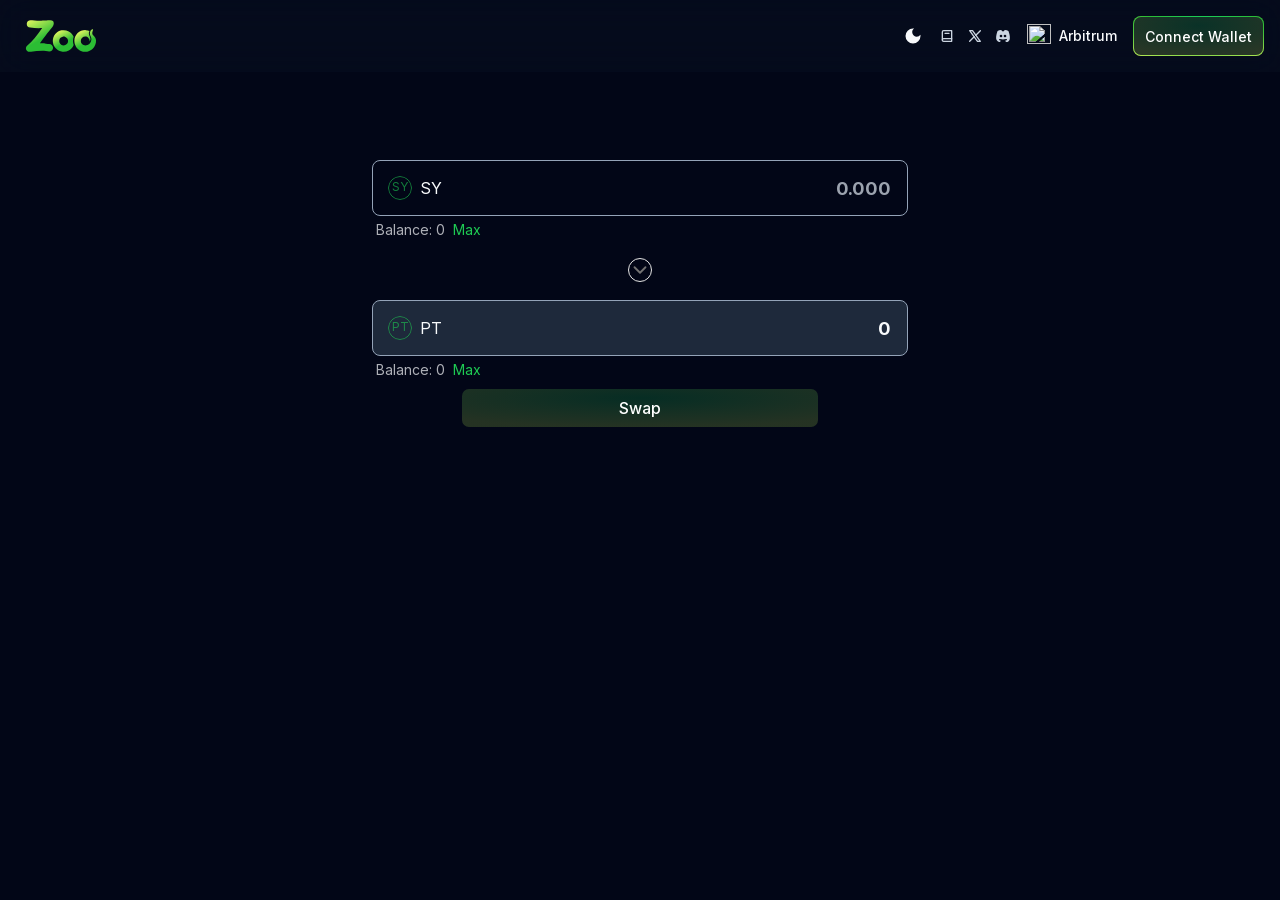
==== commit dc185e50: "deploy: 2048ae496d1daecd0c28e6755f931e849a3fc680" ====
--- a/index.html
+++ b/index.html
@@ -1 +1 @@
-<!DOCTYPE html><html lang="en" class=""><head><meta charSet="utf-8"/><meta name="viewport" content="width=device-width, initial-scale=1"/><link rel="preload" href="/_next/static/media/a34f9d1faa5f3315-s.p.woff2" as="font" crossorigin="" type="font/woff2"/><link rel="stylesheet" href="/_next/static/css/1f2762fdd297c254.css" crossorigin="" data-precedence="next"/><link rel="stylesheet" href="/_next/static/css/e24765863d0c704c.css" crossorigin="" data-precedence="next"/><link rel="preload" as="script" fetchPriority="low" href="/_next/static/chunks/webpack-cabc1a0939b6324f.js" crossorigin=""/><script src="/_next/static/chunks/b05271e4-7a57f4f8cb65189a.js" async="" crossorigin=""></script><script src="/_next/static/chunks/604-d30a6fda5b575a3a.js" async="" crossorigin=""></script><script src="/_next/static/chunks/main-app-71db54063da9bf97.js" async="" crossorigin=""></script><script src="/_next/static/chunks/9297c78b-2464e458c2979f0e.js" async=""></script><script src="/_next/static/chunks/6dc81886-f9a5be699ef33087.js" async=""></script><script src="/_next/static/chunks/49819357-d922e72e25cfce19.js" async=""></script><script src="/_next/static/chunks/292a49c6-7f43b32bc371bc2e.js" async=""></script><script src="/_next/static/chunks/2fba7bc5-d11bbafc78647d04.js" async=""></script><script src="/_next/static/chunks/98d18a34-1d5ae14d7516b42d.js" async=""></script><script src="/_next/static/chunks/5a81fd73-a362f9199495b7ad.js" async=""></script><script src="/_next/static/chunks/274-4468712c8d745428.js" async=""></script><script src="/_next/static/chunks/6772-66e4a85fd9eb4d1f.js" async=""></script><script src="/_next/static/chunks/6794-c703e1fbf99863a7.js" async=""></script><script src="/_next/static/chunks/3839-89e2fe6aa99b7259.js" async=""></script><script src="/_next/static/chunks/4097-909e5e4589995f49.js" async=""></script><script src="/_next/static/chunks/app/layout-5c4abd3b43e9204e.js" async=""></script><script src="/_next/static/chunks/2106-647894339099d440.js" async=""></script><script src="/_next/static/chunks/7680-7401be37ad582592.js" async=""></script><script src="/_next/static/chunks/app/page-bb09f3edf116cec5.js" async=""></script><link rel="preload" href="https://telegram.org/js/telegram-web-app.js?56" as="script"/><title>Zoo Finance</title><meta name="description" content="A Structured Protocol for Better Liquidity Utilization"/><meta property="og:title" content="Zoo Finance"/><meta property="og:description" content="A Structured Protocol for Better Liquidity Utilization"/><meta property="og:image" content="https://zoofi.io/Welcome.jpg"/><meta property="og:type" content="website"/><meta name="twitter:card" content="summary_large_image"/><meta name="twitter:title" content="Zoo Finance"/><meta name="twitter:description" content="A Structured Protocol for Better Liquidity Utilization"/><meta name="twitter:image" content="https://zoofi.io/Welcome.jpg"/><link rel="icon" href="/icon.svg?79cb9bbc81d79543" type="image/svg+xml" sizes="any"/><meta name="next-size-adjust"/><script src="/_next/static/chunks/polyfills-c67a75d1b6f99dc8.js" crossorigin="" noModule=""></script></head><body class="__className_d65c78 bg-stone-50 dark:bg-slate-950 dark:text-slate-50"><div class="top-loader fixed z-10 top-0 left-0 invisible"></div><div id="tooltip-root" class="fixed left-0 top-0 z-[60]"></div><script src="/_next/static/chunks/webpack-cabc1a0939b6324f.js" crossorigin="" async=""></script><script>(self.__next_f=self.__next_f||[]).push([0]);self.__next_f.push([2,null])</script><script>self.__next_f.push([1,"1:HL[\"/_next/static/media/a34f9d1faa5f3315-s.p.woff2\",\"font\",{\"crossOrigin\":\"\",\"type\":\"font/woff2\"}]\n2:HL[\"/_next/static/css/1f2762fdd297c254.css\",\"style\",{\"crossOrigin\":\"\"}]\n3:HL[\"/_next/static/css/e24765863d0c704c.css\",\"style\",{\"crossOrigin\":\"\"}]\n0:\"$L4\"\n"])</script><script>self.__next_f.push([1,"5:I[24358,[],\"\"]\n7:I[72952,[],\"\"]\n"])</script><script>self.__next_f.push([1,"8:I[51153,[\"4881\",\"static/chunks/9297c78b-2464e458c2979f0e.js\",\"7495\",\"static/chunks/6dc81886-f9a5be699ef33087.js\",\"7622\",\"static/chunks/49819357-d922e72e25cfce19.js\",\"6121\",\"static/chunks/292a49c6-7f43b32bc371bc2e.js\",\"7073\",\"static/chunks/2fba7bc5-d11bbafc78647d04.js\",\"3113\",\"static/chunks/98d18a34-1d5ae14d7516b42d.js\",\"2466\",\"static/chunks/5a81fd73-a362f9199495b7ad.js\",\"274\",\"static/chunks/274-4468712c8d745428.js\",\"6772\",\"static/chunks/6772-66e4a85fd9eb4d1f.js\",\"6794\",\"static/chunks/6794-c703e1fbf99863a7.js\",\"3839\",\"static/chunks/3839-89e2fe6aa99b7259.js\",\"4097\",\"static/chunks/4097-909e5e4589995f49.js\",\"3185\",\"static/chunks/app/layout-5c4abd3b43e9204e.js\"],\"\"]\n"])</script><script>self.__next_f.push([1,"9:I[23274,[\"4881\",\"static/chunks/9297c78b-2464e458c2979f0e.js\",\"7495\",\"static/chunks/6dc81886-f9a5be699ef33087.js\",\"7622\",\"static/chunks/49819357-d922e72e25cfce19.js\",\"6121\",\"static/chunks/292a49c6-7f43b32bc371bc2e.js\",\"7073\",\"static/chunks/2fba7bc5-d11bbafc78647d04.js\",\"3113\",\"static/chunks/98d18a34-1d5ae14d7516b42d.js\",\"2466\",\"static/chunks/5a81fd73-a362f9199495b7ad.js\",\"274\",\"static/chunks/274-4468712c8d745428.js\",\"6772\",\"static/chunks/6772-66e4a85fd9eb4d1f.js\",\"6794\",\"static/chunks/6794-c703e1fbf99863a7.js\",\"3839\",\"static/chunks/3839-89e2fe6aa99b7259.js\",\"4097\",\"static/chunks/4097-909e5e4589995f49.js\",\"3185\",\"static/chunks/app/layout-5c4abd3b43e9204e.js\"],\"\"]\n"])</script><script>self.__next_f.push([1,"a:I[4002,[],\"\"]\nb:I[14025,[],\"\"]\nd:I[34911,[],\"\"]\ne:I[13031,[\"4881\",\"static/chunks/9297c78b-2464e458c2979f0e.js\",\"7495\",\"static/chunks/6dc81886-f9a5be699ef33087.js\",\"7622\",\"static/chunks/49819357-d922e72e25cfce19.js\",\"6121\",\"static/chunks/292a49c6-7f43b32bc371bc2e.js\",\"274\",\"static/chunks/274-4468712c8d745428.js\",\"2106\",\"static/chunks/2106-647894339099d440.js\",\"3839\",\"static/chunks/3839-89e2fe6aa99b7259.js\",\"7680\",\"static/chunks/7680-7401be37ad582592.js\",\"1931\",\"static/chunks/app/page-bb09f3edf116cec5.js\"],"])</script><script>self.__next_f.push([1,"\"\"]\n"])</script><script>self.__next_f.push([1,"4:[[[\"$\",\"link\",\"0\",{\"rel\":\"stylesheet\",\"href\":\"/_next/static/css/1f2762fdd297c254.css\",\"precedence\":\"next\",\"crossOrigin\":\"\"}],[\"$\",\"link\",\"1\",{\"rel\":\"stylesheet\",\"href\":\"/_next/static/css/e24765863d0c704c.css\",\"precedence\":\"next\",\"crossOrigin\":\"\"}]],[\"$\",\"$L5\",null,{\"buildId\":\"LcfsVJgIiQzICIORrUDDr\",\"assetPrefix\":\"\",\"initialCanonicalUrl\":\"/\",\"initialTree\":[\"\",{\"children\":[\"__PAGE__\",{}]},\"$undefined\",\"$undefined\",true],\"initialHead\":[false,\"$L6\"],\"globalErrorComponent\":\"$7\",\"children\":[null,[\"$\",\"html\",null,{\"lang\":\"en\",\"className\":\"\",\"suppressHydrationWarning\":true,\"children\":[[\"$\",\"head\",null,{\"children\":[\"$\",\"$L8\",null,{\"src\":\"https://telegram.org/js/telegram-web-app.js?56\",\"defer\":true}]}],[\"$\",\"body\",null,{\"className\":\"__className_d65c78 bg-stone-50 dark:bg-slate-950 dark:text-slate-50\",\"children\":[[\"$\",\"$L9\",null,{\"children\":[\"$\",\"$La\",null,{\"parallelRouterKey\":\"children\",\"segmentPath\":[\"children\"],\"loading\":\"$undefined\",\"loadingStyles\":\"$undefined\",\"hasLoading\":false,\"error\":\"$undefined\",\"errorStyles\":\"$undefined\",\"template\":[\"$\",\"$Lb\",null,{}],\"templateStyles\":\"$undefined\",\"notFound\":[[\"$\",\"title\",null,{\"children\":\"404: This page could not be found.\"}],[\"$\",\"div\",null,{\"style\":{\"fontFamily\":\"system-ui,\\\"Segoe UI\\\",Roboto,Helvetica,Arial,sans-serif,\\\"Apple Color Emoji\\\",\\\"Segoe UI Emoji\\\"\",\"height\":\"100vh\",\"textAlign\":\"center\",\"display\":\"flex\",\"flexDirection\":\"column\",\"alignItems\":\"center\",\"justifyContent\":\"center\"},\"children\":[\"$\",\"div\",null,{\"children\":[[\"$\",\"style\",null,{\"dangerouslySetInnerHTML\":{\"__html\":\"body{color:#000;background:#fff;margin:0}.next-error-h1{border-right:1px solid rgba(0,0,0,.3)}@media (prefers-color-scheme:dark){body{color:#fff;background:#000}.next-error-h1{border-right:1px solid rgba(255,255,255,.3)}}\"}}],[\"$\",\"h1\",null,{\"className\":\"next-error-h1\",\"style\":{\"display\":\"inline-block\",\"margin\":\"0 20px 0 0\",\"padding\":\"0 23px 0 0\",\"fontSize\":24,\"fontWeight\":500,\"verticalAlign\":\"top\",\"lineHeight\":\"49px\"},\"children\":\"404\"}],[\"$\",\"div\",null,{\"style\":{\"display\":\"inline-block\"},\"children\":[\"$\",\"h2\",null,{\"style\":{\"fontSize\":14,\"fontWeight\":400,\"lineHeight\":\"49px\",\"margin\":0},\"children\":\"This page could not be found.\"}]}]]}]}]],\"notFoundStyles\":[],\"childProp\":{\"current\":[\"$Lc\",[\"$\",\"$Ld\",null,{\"propsForComponent\":{\"params\":{}},\"Component\":\"$e\",\"isStaticGeneration\":true}],null],\"segment\":\"__PAGE__\"},\"styles\":[]}]}],[\"$\",\"div\",null,{\"id\":\"tooltip-root\",\"className\":\"fixed left-0 top-0 z-[60]\"}]]}]]}],null]}]]\n"])</script><script>self.__next_f.push([1,"6:[[\"$\",\"meta\",\"0\",{\"charSet\":\"utf-8\"}],[\"$\",\"title\",\"1\",{\"children\":\"Zoo Finance\"}],[\"$\",\"meta\",\"2\",{\"name\":\"description\",\"content\":\"A Structured Protocol for Better Liquidity Utilization\"}],[\"$\",\"meta\",\"3\",{\"name\":\"viewport\",\"content\":\"width=device-width, initial-scale=1\"}],[\"$\",\"meta\",\"4\",{\"property\":\"og:title\",\"content\":\"Zoo Finance\"}],[\"$\",\"meta\",\"5\",{\"property\":\"og:description\",\"content\":\"A Structured Protocol for Better Liquidity Utilization\"}],[\"$\",\"meta\",\"6\",{\"property\":\"og:image\",\"content\":\"https://zoofi.io/Welcome.jpg\"}],[\"$\",\"meta\",\"7\",{\"property\":\"og:type\",\"content\":\"website\"}],[\"$\",\"meta\",\"8\",{\"name\":\"twitter:card\",\"content\":\"summary_large_image\"}],[\"$\",\"meta\",\"9\",{\"name\":\"twitter:title\",\"content\":\"Zoo Finance\"}],[\"$\",\"meta\",\"10\",{\"name\":\"twitter:description\",\"content\":\"A Structured Protocol for Better Liquidity Utilization\"}],[\"$\",\"meta\",\"11\",{\"name\":\"twitter:image\",\"content\":\"https://zoofi.io/Welcome.jpg\"}],[\"$\",\"link\",\"12\",{\"rel\":\"icon\",\"href\":\"/icon.svg?79cb9bbc81d79543\",\"type\":\"image/svg+xml\",\"sizes\":\"any\"}],[\"$\",\"meta\",\"13\",{\"name\":\"next-size-adjust\"}]]\n"])</script><script>self.__next_f.push([1,"c:null\n"])</script></body></html>+<!DOCTYPE html><html lang="en" class=""><head><meta charSet="utf-8"/><meta name="viewport" content="width=device-width, initial-scale=1"/><link rel="preload" href="/_next/static/media/a34f9d1faa5f3315-s.p.woff2" as="font" crossorigin="" type="font/woff2"/><link rel="stylesheet" href="/_next/static/css/9d695b867bd950d2.css" crossorigin="" data-precedence="next"/><link rel="stylesheet" href="/_next/static/css/3d6930bd8d138e57.css" crossorigin="" data-precedence="next"/><link rel="preload" as="script" fetchPriority="low" href="/_next/static/chunks/webpack-6094ad31849949ba.js" crossorigin=""/><script src="/_next/static/chunks/b05271e4-7a57f4f8cb65189a.js" async="" crossorigin=""></script><script src="/_next/static/chunks/604-d30a6fda5b575a3a.js" async="" crossorigin=""></script><script src="/_next/static/chunks/main-app-71db54063da9bf97.js" async="" crossorigin=""></script><script src="/_next/static/chunks/9297c78b-2464e458c2979f0e.js" async=""></script><script src="/_next/static/chunks/6dc81886-f9a5be699ef33087.js" async=""></script><script src="/_next/static/chunks/49819357-d922e72e25cfce19.js" async=""></script><script src="/_next/static/chunks/292a49c6-7f43b32bc371bc2e.js" async=""></script><script src="/_next/static/chunks/2fba7bc5-d11bbafc78647d04.js" async=""></script><script src="/_next/static/chunks/98d18a34-1d5ae14d7516b42d.js" async=""></script><script src="/_next/static/chunks/5a81fd73-a362f9199495b7ad.js" async=""></script><script src="/_next/static/chunks/274-4468712c8d745428.js" async=""></script><script src="/_next/static/chunks/6772-66e4a85fd9eb4d1f.js" async=""></script><script src="/_next/static/chunks/6794-c703e1fbf99863a7.js" async=""></script><script src="/_next/static/chunks/3839-89e2fe6aa99b7259.js" async=""></script><script src="/_next/static/chunks/4097-909e5e4589995f49.js" async=""></script><script src="/_next/static/chunks/app/layout-439fa0f3306a1946.js" async=""></script><script src="/_next/static/chunks/2106-647894339099d440.js" async=""></script><script src="/_next/static/chunks/7680-681a98722ba60bd4.js" async=""></script><script src="/_next/static/chunks/app/page-bb09f3edf116cec5.js" async=""></script><link rel="preload" href="https://telegram.org/js/telegram-web-app.js?56" as="script"/><title>Zoo Finance</title><meta name="description" content="A Structured Protocol for Better Liquidity Utilization"/><meta property="og:title" content="Zoo Finance"/><meta property="og:description" content="A Structured Protocol for Better Liquidity Utilization"/><meta property="og:image" content="https://zoofi.io/Welcome.jpg"/><meta property="og:type" content="website"/><meta name="twitter:card" content="summary_large_image"/><meta name="twitter:title" content="Zoo Finance"/><meta name="twitter:description" content="A Structured Protocol for Better Liquidity Utilization"/><meta name="twitter:image" content="https://zoofi.io/Welcome.jpg"/><link rel="icon" href="/icon.svg?79cb9bbc81d79543" type="image/svg+xml" sizes="any"/><meta name="next-size-adjust"/><script src="/_next/static/chunks/polyfills-c67a75d1b6f99dc8.js" crossorigin="" noModule=""></script></head><body class="__className_d65c78 bg-stone-50 dark:bg-slate-950 dark:text-slate-50"><div class="top-loader fixed z-10 top-0 left-0 invisible"></div><div id="tooltip-root" class="fixed left-0 top-0 z-[60]"></div><script src="/_next/static/chunks/webpack-6094ad31849949ba.js" crossorigin="" async=""></script><script>(self.__next_f=self.__next_f||[]).push([0]);self.__next_f.push([2,null])</script><script>self.__next_f.push([1,"1:HL[\"/_next/static/media/a34f9d1faa5f3315-s.p.woff2\",\"font\",{\"crossOrigin\":\"\",\"type\":\"font/woff2\"}]\n2:HL[\"/_next/static/css/9d695b867bd950d2.css\",\"style\",{\"crossOrigin\":\"\"}]\n3:HL[\"/_next/static/css/3d6930bd8d138e57.css\",\"style\",{\"crossOrigin\":\"\"}]\n0:\"$L4\"\n"])</script><script>self.__next_f.push([1,"5:I[24358,[],\"\"]\n7:I[72952,[],\"\"]\n"])</script><script>self.__next_f.push([1,"8:I[51153,[\"4881\",\"static/chunks/9297c78b-2464e458c2979f0e.js\",\"7495\",\"static/chunks/6dc81886-f9a5be699ef33087.js\",\"7622\",\"static/chunks/49819357-d922e72e25cfce19.js\",\"6121\",\"static/chunks/292a49c6-7f43b32bc371bc2e.js\",\"7073\",\"static/chunks/2fba7bc5-d11bbafc78647d04.js\",\"3113\",\"static/chunks/98d18a34-1d5ae14d7516b42d.js\",\"2466\",\"static/chunks/5a81fd73-a362f9199495b7ad.js\",\"274\",\"static/chunks/274-4468712c8d745428.js\",\"6772\",\"static/chunks/6772-66e4a85fd9eb4d1f.js\",\"6794\",\"static/chunks/6794-c703e1fbf99863a7.js\",\"3839\",\"static/chunks/3839-89e2fe6aa99b7259.js\",\"4097\",\"static/chunks/4097-909e5e4589995f49.js\",\"3185\",\"static/chunks/app/layout-439fa0f3306a1946.js\"],\"\"]\n"])</script><script>self.__next_f.push([1,"9:I[23274,[\"4881\",\"static/chunks/9297c78b-2464e458c2979f0e.js\",\"7495\",\"static/chunks/6dc81886-f9a5be699ef33087.js\",\"7622\",\"static/chunks/49819357-d922e72e25cfce19.js\",\"6121\",\"static/chunks/292a49c6-7f43b32bc371bc2e.js\",\"7073\",\"static/chunks/2fba7bc5-d11bbafc78647d04.js\",\"3113\",\"static/chunks/98d18a34-1d5ae14d7516b42d.js\",\"2466\",\"static/chunks/5a81fd73-a362f9199495b7ad.js\",\"274\",\"static/chunks/274-4468712c8d745428.js\",\"6772\",\"static/chunks/6772-66e4a85fd9eb4d1f.js\",\"6794\",\"static/chunks/6794-c703e1fbf99863a7.js\",\"3839\",\"static/chunks/3839-89e2fe6aa99b7259.js\",\"4097\",\"static/chunks/4097-909e5e4589995f49.js\",\"3185\",\"static/chunks/app/layout-439fa0f3306a1946.js\"],\"\"]\n"])</script><script>self.__next_f.push([1,"a:I[4002,[],\"\"]\nb:I[14025,[],\"\"]\nd:I[34911,[],\"\"]\ne:I[13031,[\"4881\",\"static/chunks/9297c78b-2464e458c2979f0e.js\",\"7495\",\"static/chunks/6dc81886-f9a5be699ef33087.js\",\"7622\",\"static/chunks/49819357-d922e72e25cfce19.js\",\"6121\",\"static/chunks/292a49c6-7f43b32bc371bc2e.js\",\"274\",\"static/chunks/274-4468712c8d745428.js\",\"2106\",\"static/chunks/2106-647894339099d440.js\",\"3839\",\"static/chunks/3839-89e2fe6aa99b7259.js\",\"7680\",\"static/chunks/7680-681a98722ba60bd4.js\",\"1931\",\"static/chunks/app/page-bb09f3edf116cec5.js\"],"])</script><script>self.__next_f.push([1,"\"\"]\n"])</script><script>self.__next_f.push([1,"4:[[[\"$\",\"link\",\"0\",{\"rel\":\"stylesheet\",\"href\":\"/_next/static/css/9d695b867bd950d2.css\",\"precedence\":\"next\",\"crossOrigin\":\"\"}],[\"$\",\"link\",\"1\",{\"rel\":\"stylesheet\",\"href\":\"/_next/static/css/3d6930bd8d138e57.css\",\"precedence\":\"next\",\"crossOrigin\":\"\"}]],[\"$\",\"$L5\",null,{\"buildId\":\"MFw9QN1DckprXf12nLT9y\",\"assetPrefix\":\"\",\"initialCanonicalUrl\":\"/\",\"initialTree\":[\"\",{\"children\":[\"__PAGE__\",{}]},\"$undefined\",\"$undefined\",true],\"initialHead\":[false,\"$L6\"],\"globalErrorComponent\":\"$7\",\"children\":[null,[\"$\",\"html\",null,{\"lang\":\"en\",\"className\":\"\",\"suppressHydrationWarning\":true,\"children\":[[\"$\",\"head\",null,{\"children\":[\"$\",\"$L8\",null,{\"src\":\"https://telegram.org/js/telegram-web-app.js?56\",\"defer\":true}]}],[\"$\",\"body\",null,{\"className\":\"__className_d65c78 bg-stone-50 dark:bg-slate-950 dark:text-slate-50\",\"children\":[[\"$\",\"$L9\",null,{\"children\":[\"$\",\"$La\",null,{\"parallelRouterKey\":\"children\",\"segmentPath\":[\"children\"],\"loading\":\"$undefined\",\"loadingStyles\":\"$undefined\",\"hasLoading\":false,\"error\":\"$undefined\",\"errorStyles\":\"$undefined\",\"template\":[\"$\",\"$Lb\",null,{}],\"templateStyles\":\"$undefined\",\"notFound\":[[\"$\",\"title\",null,{\"children\":\"404: This page could not be found.\"}],[\"$\",\"div\",null,{\"style\":{\"fontFamily\":\"system-ui,\\\"Segoe UI\\\",Roboto,Helvetica,Arial,sans-serif,\\\"Apple Color Emoji\\\",\\\"Segoe UI Emoji\\\"\",\"height\":\"100vh\",\"textAlign\":\"center\",\"display\":\"flex\",\"flexDirection\":\"column\",\"alignItems\":\"center\",\"justifyContent\":\"center\"},\"children\":[\"$\",\"div\",null,{\"children\":[[\"$\",\"style\",null,{\"dangerouslySetInnerHTML\":{\"__html\":\"body{color:#000;background:#fff;margin:0}.next-error-h1{border-right:1px solid rgba(0,0,0,.3)}@media (prefers-color-scheme:dark){body{color:#fff;background:#000}.next-error-h1{border-right:1px solid rgba(255,255,255,.3)}}\"}}],[\"$\",\"h1\",null,{\"className\":\"next-error-h1\",\"style\":{\"display\":\"inline-block\",\"margin\":\"0 20px 0 0\",\"padding\":\"0 23px 0 0\",\"fontSize\":24,\"fontWeight\":500,\"verticalAlign\":\"top\",\"lineHeight\":\"49px\"},\"children\":\"404\"}],[\"$\",\"div\",null,{\"style\":{\"display\":\"inline-block\"},\"children\":[\"$\",\"h2\",null,{\"style\":{\"fontSize\":14,\"fontWeight\":400,\"lineHeight\":\"49px\",\"margin\":0},\"children\":\"This page could not be found.\"}]}]]}]}]],\"notFoundStyles\":[],\"childProp\":{\"current\":[\"$Lc\",[\"$\",\"$Ld\",null,{\"propsForComponent\":{\"params\":{}},\"Component\":\"$e\",\"isStaticGeneration\":true}],null],\"segment\":\"__PAGE__\"},\"styles\":[]}]}],[\"$\",\"div\",null,{\"id\":\"tooltip-root\",\"className\":\"fixed left-0 top-0 z-[60]\"}]]}]]}],null]}]]\n"])</script><script>self.__next_f.push([1,"6:[[\"$\",\"meta\",\"0\",{\"charSet\":\"utf-8\"}],[\"$\",\"title\",\"1\",{\"children\":\"Zoo Finance\"}],[\"$\",\"meta\",\"2\",{\"name\":\"description\",\"content\":\"A Structured Protocol for Better Liquidity Utilization\"}],[\"$\",\"meta\",\"3\",{\"name\":\"viewport\",\"content\":\"width=device-width, initial-scale=1\"}],[\"$\",\"meta\",\"4\",{\"property\":\"og:title\",\"content\":\"Zoo Finance\"}],[\"$\",\"meta\",\"5\",{\"property\":\"og:description\",\"content\":\"A Structured Protocol for Better Liquidity Utilization\"}],[\"$\",\"meta\",\"6\",{\"property\":\"og:image\",\"content\":\"https://zoofi.io/Welcome.jpg\"}],[\"$\",\"meta\",\"7\",{\"property\":\"og:type\",\"content\":\"website\"}],[\"$\",\"meta\",\"8\",{\"name\":\"twitter:card\",\"content\":\"summary_large_image\"}],[\"$\",\"meta\",\"9\",{\"name\":\"twitter:title\",\"content\":\"Zoo Finance\"}],[\"$\",\"meta\",\"10\",{\"name\":\"twitter:description\",\"content\":\"A Structured Protocol for Better Liquidity Utilization\"}],[\"$\",\"meta\",\"11\",{\"name\":\"twitter:image\",\"content\":\"https://zoofi.io/Welcome.jpg\"}],[\"$\",\"link\",\"12\",{\"rel\":\"icon\",\"href\":\"/icon.svg?79cb9bbc81d79543\",\"type\":\"image/svg+xml\",\"sizes\":\"any\"}],[\"$\",\"meta\",\"13\",{\"name\":\"next-size-adjust\"}]]\n"])</script><script>self.__next_f.push([1,"c:null\n"])</script></body></html>
--- a/_next/static/css/9d695b867bd950d2.css
+++ b/_next/static/css/9d695b867bd950d2.css
@@ -0,0 +1 @@
+@font-face{font-family:swiper-icons;src:url("data:application/font-woff;charset=utf-8;base64, [base64]//wADZ2x5ZgAAAywAAADMAAAD2MHtryVoZWFkAAABbAAAADAAAAA2E2+eoWhoZWEAAAGcAAAAHwAAACQC9gDzaG10eAAAAigAAAAZAAAArgJkABFsb2NhAAAC0AAAAFoAAABaFQAUGG1heHAAAAG8AAAAHwAAACAAcABAbmFtZQAAA/gAAAE5AAACXvFdBwlwb3N0AAAFNAAAAGIAAACE5s74hXjaY2BkYGAAYpf5Hu/j+W2+MnAzMYDAzaX6QjD6/4//Bxj5GA8AuRwMYGkAPywL13jaY2BkYGA88P8Agx4j+/8fQDYfA1AEBWgDAIB2BOoAeNpjYGRgYNBh4GdgYgABEMnIABJzYNADCQAACWgAsQB42mNgYfzCOIGBlYGB0YcxjYGBwR1Kf2WQZGhhYGBiYGVmgAFGBiQQkOaawtDAoMBQxXjg/wEGPcYDDA4wNUA2CCgwsAAAO4EL6gAAeNpj2M0gyAACqxgGNWBkZ2D4/wMA+xkDdgAAAHjaY2BgYGaAYBkGRgYQiAHyGMF8FgYHIM3DwMHABGQrMOgyWDLEM1T9/w8UBfEMgLzE////P/5//f/V/xv+r4eaAAeMbAxwIUYmIMHEgKYAYjUcsDAwsLKxc3BycfPw8jEQA/[base64]/uznmfPFBNODM2K7MTQ45YEAZqGP81AmGGcF3iPqOop0r1SPTaTbVkfUe4HXj97wYE+yNwWYxwWu4v1ugWHgo3S1XdZEVqWM7ET0cfnLGxWfkgR42o2PvWrDMBSFj/IHLaF0zKjRgdiVMwScNRAoWUoH78Y2icB/yIY09An6AH2Bdu/UB+yxopYshQiEvnvu0dURgDt8QeC8PDw7Fpji3fEA4z/PEJ6YOB5hKh4dj3EvXhxPqH/SKUY3rJ7srZ4FZnh1PMAtPhwP6fl2PMJMPDgeQ4rY8YT6Gzao0eAEA409DuggmTnFnOcSCiEiLMgxCiTI6Cq5DZUd3Qmp10vO0LaLTd2cjN4fOumlc7lUYbSQcZFkutRG7g6JKZKy0RmdLY680CDnEJ+UMkpFFe1RN7nxdVpXrC4aTtnaurOnYercZg2YVmLN/d/gczfEimrE/fs/bOuq29Zmn8tloORaXgZgGa78yO9/cnXm2BpaGvq25Dv9S4E9+5SIc9PqupJKhYFSSl47+Qcr1mYNAAAAeNptw0cKwkAAAMDZJA8Q7OUJvkLsPfZ6zFVERPy8qHh2YER+3i/BP83vIBLLySsoKimrqKqpa2hp6+jq6RsYGhmbmJqZSy0sraxtbO3sHRydnEMU4uR6yx7JJXveP7WrDycAAAAAAAH//wACeNpjYGRgYOABYhkgZgJCZgZNBkYGLQZtIJsFLMYAAAw3ALgAeNolizEKgDAQBCchRbC2sFER0YD6qVQiBCv/H9ezGI6Z5XBAw8CBK/m5iQQVauVbXLnOrMZv2oLdKFa8Pjuru2hJzGabmOSLzNMzvutpB3N42mNgZGBg4GKQYzBhYMxJLMlj4GBgAYow/P/PAJJhLM6sSoWKfWCAAwDAjgbRAAB42mNgYGBkAIIbCZo5IPrmUn0hGA0AO8EFTQAA");font-weight:400;font-style:normal}:root{--swiper-theme-color:#007aff}:host{position:relative;display:block;margin-left:auto;margin-right:auto;z-index:1}.swiper{margin-left:auto;margin-right:auto;position:relative;overflow:hidden;list-style:none;padding:0;z-index:1;display:block}.swiper-vertical>.swiper-wrapper{flex-direction:column}.swiper-wrapper{position:relative;width:100%;height:100%;z-index:1;display:flex;transition-property:transform;transition-timing-function:var(--swiper-wrapper-transition-timing-function,initial);box-sizing:content-box}.swiper-android .swiper-slide,.swiper-ios .swiper-slide,.swiper-wrapper{transform:translateZ(0)}.swiper-horizontal{touch-action:pan-y}.swiper-vertical{touch-action:pan-x}.swiper-slide{flex-shrink:0;width:100%;height:100%;position:relative;transition-property:transform;display:block}.swiper-slide-invisible-blank{visibility:hidden}.swiper-autoheight,.swiper-autoheight .swiper-slide{height:auto}.swiper-autoheight .swiper-wrapper{align-items:flex-start;transition-property:transform,height}.swiper-backface-hidden .swiper-slide{transform:translateZ(0);backface-visibility:hidden}.swiper-3d.swiper-css-mode .swiper-wrapper{perspective:1200px}.swiper-3d .swiper-wrapper{transform-style:preserve-3d}.swiper-3d{perspective:1200px}.swiper-3d .swiper-cube-shadow,.swiper-3d .swiper-slide{transform-style:preserve-3d}.swiper-css-mode>.swiper-wrapper{overflow:auto;scrollbar-width:none;-ms-overflow-style:none}.swiper-css-mode>.swiper-wrapper::-webkit-scrollbar{display:none}.swiper-css-mode>.swiper-wrapper>.swiper-slide{scroll-snap-align:start start}.swiper-css-mode.swiper-horizontal>.swiper-wrapper{scroll-snap-type:x mandatory}.swiper-css-mode.swiper-vertical>.swiper-wrapper{scroll-snap-type:y mandatory}.swiper-css-mode.swiper-free-mode>.swiper-wrapper{scroll-snap-type:none}.swiper-css-mode.swiper-free-mode>.swiper-wrapper>.swiper-slide{scroll-snap-align:none}.swiper-css-mode.swiper-centered>.swiper-wrapper:before{content:"";flex-shrink:0;order:9999}.swiper-css-mode.swiper-centered>.swiper-wrapper>.swiper-slide{scroll-snap-align:center center;scroll-snap-stop:always}.swiper-css-mode.swiper-centered.swiper-horizontal>.swiper-wrapper>.swiper-slide:first-child{margin-inline-start:var(--swiper-centered-offset-before)}.swiper-css-mode.swiper-centered.swiper-horizontal>.swiper-wrapper:before{height:100%;min-height:1px;width:var(--swiper-centered-offset-after)}.swiper-css-mode.swiper-centered.swiper-vertical>.swiper-wrapper>.swiper-slide:first-child{margin-block-start:var(--swiper-centered-offset-before)}.swiper-css-mode.swiper-centered.swiper-vertical>.swiper-wrapper:before{width:100%;min-width:1px;height:var(--swiper-centered-offset-after)}.swiper-3d .swiper-slide-shadow,.swiper-3d .swiper-slide-shadow-bottom,.swiper-3d .swiper-slide-shadow-left,.swiper-3d .swiper-slide-shadow-right,.swiper-3d .swiper-slide-shadow-top{position:absolute;left:0;top:0;width:100%;height:100%;pointer-events:none;z-index:10}.swiper-3d .swiper-slide-shadow{background:rgba(0,0,0,.15)}.swiper-3d .swiper-slide-shadow-left{background-image:linear-gradient(270deg,rgba(0,0,0,.5),transparent)}.swiper-3d .swiper-slide-shadow-right{background-image:linear-gradient(90deg,rgba(0,0,0,.5),transparent)}.swiper-3d .swiper-slide-shadow-top{background-image:linear-gradient(0deg,rgba(0,0,0,.5),transparent)}.swiper-3d .swiper-slide-shadow-bottom{background-image:linear-gradient(180deg,rgba(0,0,0,.5),transparent)}.swiper-lazy-preloader{width:42px;height:42px;position:absolute;left:50%;top:50%;margin-left:-21px;margin-top:-21px;z-index:10;transform-origin:50%;box-sizing:border-box;border-radius:50%;border:4px solid var(--swiper-preloader-color,var(--swiper-theme-color));border-top:4px solid transparent}.swiper-watch-progress .swiper-slide-visible .swiper-lazy-preloader,.swiper:not(.swiper-watch-progress) .swiper-lazy-preloader{animation:swiper-preloader-spin 1s linear infinite}.swiper-lazy-preloader-white{--swiper-preloader-color:#fff}.swiper-lazy-preloader-black{--swiper-preloader-color:#000}@keyframes swiper-preloader-spin{0%{transform:rotate(0deg)}to{transform:rotate(1turn)}}:root{--swiper-navigation-size:44px}.swiper-button-next,.swiper-button-prev{position:absolute;top:var(--swiper-navigation-top-offset,50%);width:calc(var(--swiper-navigation-size) / 44 * 27);height:var(--swiper-navigation-size);margin-top:calc(0px - (var(--swiper-navigation-size) / 2));z-index:10;cursor:pointer;display:flex;align-items:center;justify-content:center;color:var(--swiper-navigation-color,var(--swiper-theme-color))}.swiper-button-next.swiper-button-disabled,.swiper-button-prev.swiper-button-disabled{opacity:.35;cursor:auto;pointer-events:none}.swiper-button-next.swiper-button-hidden,.swiper-button-prev.swiper-button-hidden{opacity:0;cursor:auto;pointer-events:none}.swiper-navigation-disabled .swiper-button-next,.swiper-navigation-disabled .swiper-button-prev{display:none!important}.swiper-button-next svg,.swiper-button-prev svg{width:100%;height:100%;-o-object-fit:contain;object-fit:contain;transform-origin:center}.swiper-rtl .swiper-button-next svg,.swiper-rtl .swiper-button-prev svg{transform:rotate(180deg)}.swiper-button-prev,.swiper-rtl .swiper-button-next{left:var(--swiper-navigation-sides-offset,10px);right:auto}.swiper-button-lock{display:none}.swiper-button-next:after,.swiper-button-prev:after{font-family:swiper-icons;font-size:var(--swiper-navigation-size);text-transform:none!important;letter-spacing:0;font-variant:normal;line-height:1}.swiper-button-prev:after,.swiper-rtl .swiper-button-next:after{content:"prev"}.swiper-button-next,.swiper-rtl .swiper-button-prev{right:var(--swiper-navigation-sides-offset,10px);left:auto}.swiper-button-next:after,.swiper-rtl .swiper-button-prev:after{content:"next"}.swiper-pagination{position:absolute;text-align:center;transition:opacity .3s;transform:translateZ(0);z-index:10}.swiper-pagination.swiper-pagination-hidden{opacity:0}.swiper-pagination-disabled>.swiper-pagination,.swiper-pagination.swiper-pagination-disabled{display:none!important}.swiper-horizontal>.swiper-pagination-bullets,.swiper-pagination-bullets.swiper-pagination-horizontal,.swiper-pagination-custom,.swiper-pagination-fraction{bottom:var(--swiper-pagination-bottom,8px);top:var(--swiper-pagination-top,auto);left:0;width:100%}.swiper-pagination-bullets-dynamic{overflow:hidden;font-size:0}.swiper-pagination-bullets-dynamic .swiper-pagination-bullet{transform:scale(.33);position:relative}.swiper-pagination-bullets-dynamic .swiper-pagination-bullet-active,.swiper-pagination-bullets-dynamic .swiper-pagination-bullet-active-main{transform:scale(1)}.swiper-pagination-bullets-dynamic .swiper-pagination-bullet-active-prev{transform:scale(.66)}.swiper-pagination-bullets-dynamic .swiper-pagination-bullet-active-prev-prev{transform:scale(.33)}.swiper-pagination-bullets-dynamic .swiper-pagination-bullet-active-next{transform:scale(.66)}.swiper-pagination-bullets-dynamic .swiper-pagination-bullet-active-next-next{transform:scale(.33)}.swiper-pagination-bullet{width:var(--swiper-pagination-bullet-width,var(--swiper-pagination-bullet-size,8px));height:var(--swiper-pagination-bullet-height,var(--swiper-pagination-bullet-size,8px));display:inline-block;border-radius:var(--swiper-pagination-bullet-border-radius,50%);background:var(--swiper-pagination-bullet-inactive-color,#000);opacity:var(--swiper-pagination-bullet-inactive-opacity,.2)}button.swiper-pagination-bullet{border:none;margin:0;padding:0;box-shadow:none;-webkit-appearance:none;-moz-appearance:none;appearance:none}.swiper-pagination-clickable .swiper-pagination-bullet{cursor:pointer}.swiper-pagination-bullet:only-child{display:none!important}.swiper-pagination-bullet-active{opacity:var(--swiper-pagination-bullet-opacity,1);background:var(--swiper-pagination-color,var(--swiper-theme-color))}.swiper-pagination-vertical.swiper-pagination-bullets,.swiper-vertical>.swiper-pagination-bullets{right:var(--swiper-pagination-right,8px);left:var(--swiper-pagination-left,auto);top:50%;transform:translate3d(0,-50%,0)}.swiper-pagination-vertical.swiper-pagination-bullets .swiper-pagination-bullet,.swiper-vertical>.swiper-pagination-bullets .swiper-pagination-bullet{margin:var(--swiper-pagination-bullet-vertical-gap,6px) 0;display:block}.swiper-pagination-vertical.swiper-pagination-bullets.swiper-pagination-bullets-dynamic,.swiper-vertical>.swiper-pagination-bullets.swiper-pagination-bullets-dynamic{top:50%;transform:translateY(-50%);width:8px}.swiper-pagination-vertical.swiper-pagination-bullets.swiper-pagination-bullets-dynamic .swiper-pagination-bullet,.swiper-vertical>.swiper-pagination-bullets.swiper-pagination-bullets-dynamic .swiper-pagination-bullet{display:inline-block;transition:transform .2s,top .2s}.swiper-horizontal>.swiper-pagination-bullets .swiper-pagination-bullet,.swiper-pagination-horizontal.swiper-pagination-bullets .swiper-pagination-bullet{margin:0 var(--swiper-pagination-bullet-horizontal-gap,4px)}.swiper-horizontal>.swiper-pagination-bullets.swiper-pagination-bullets-dynamic,.swiper-pagination-horizontal.swiper-pagination-bullets.swiper-pagination-bullets-dynamic{left:50%;transform:translateX(-50%);white-space:nowrap}.swiper-horizontal>.swiper-pagination-bullets.swiper-pagination-bullets-dynamic .swiper-pagination-bullet,.swiper-pagination-horizontal.swiper-pagination-bullets.swiper-pagination-bullets-dynamic .swiper-pagination-bullet{transition:transform .2s,left .2s}.swiper-horizontal.swiper-rtl>.swiper-pagination-bullets-dynamic .swiper-pagination-bullet{transition:transform .2s,right .2s}.swiper-pagination-fraction{color:var(--swiper-pagination-fraction-color,inherit)}.swiper-pagination-progressbar{background:var(--swiper-pagination-progressbar-bg-color,rgba(0,0,0,.25));position:absolute}.swiper-pagination-progressbar .swiper-pagination-progressbar-fill{background:var(--swiper-pagination-color,var(--swiper-theme-color));position:absolute;left:0;top:0;width:100%;height:100%;transform:scale(0);transform-origin:left top}.swiper-rtl .swiper-pagination-progressbar .swiper-pagination-progressbar-fill{transform-origin:right top}.swiper-horizontal>.swiper-pagination-progressbar,.swiper-pagination-progressbar.swiper-pagination-horizontal,.swiper-pagination-progressbar.swiper-pagination-vertical.swiper-pagination-progressbar-opposite,.swiper-vertical>.swiper-pagination-progressbar.swiper-pagination-progressbar-opposite{width:100%;height:var(--swiper-pagination-progressbar-size,4px);left:0;top:0}.swiper-horizontal>.swiper-pagination-progressbar.swiper-pagination-progressbar-opposite,.swiper-pagination-progressbar.swiper-pagination-horizontal.swiper-pagination-progressbar-opposite,.swiper-pagination-progressbar.swiper-pagination-vertical,.swiper-vertical>.swiper-pagination-progressbar{width:var(--swiper-pagination-progressbar-size,4px);height:100%;left:0;top:0}.swiper-pagination-lock{display:none}[data-rk] .iekbcc0{border:0;box-sizing:border-box;font-size:100%;line-height:normal;margin:0;padding:0;text-align:left;vertical-align:baseline;-webkit-tap-highlight-color:transparent}[data-rk] .iekbcc1{list-style:none}[data-rk] .iekbcc2{quotes:none}[data-rk] .iekbcc2:after,[data-rk] .iekbcc2:before{content:""}[data-rk] .iekbcc3{border-collapse:collapse;border-spacing:0}[data-rk] .iekbcc4{-webkit-appearance:none;-moz-appearance:none;appearance:none}[data-rk] .iekbcc5{outline:none}[data-rk] .iekbcc5::-moz-placeholder{opacity:1}[data-rk] .iekbcc5::placeholder{opacity:1}[data-rk] .iekbcc6{background-color:transparent;color:inherit}[data-rk] .iekbcc7:disabled{opacity:1}[data-rk] .iekbcc7::-ms-expand,[data-rk] .iekbcc8::-ms-clear{display:none}[data-rk] .iekbcc8::-webkit-search-cancel-button{-webkit-appearance:none}[data-rk] .iekbcc9{background:none;cursor:pointer;text-align:left}[data-rk] .iekbcca{color:inherit;text-decoration:none}[data-rk] .ju367v0{align-items:flex-start}[data-rk] .ju367v2{align-items:flex-end}[data-rk] .ju367v4{align-items:center}[data-rk] .ju367v6{display:none}[data-rk] .ju367v8{display:block}[data-rk] .ju367va{display:flex}[data-rk] .ju367vc{display:inline}[data-rk] .ju367ve{align-self:flex-start}[data-rk] .ju367vf{align-self:flex-end}[data-rk] .ju367vg{align-self:center}[data-rk] .ju367vh{background-size:cover}[data-rk] .ju367vi{border-radius:1px}[data-rk] .ju367vj{border-radius:6px}[data-rk] .ju367vk{border-radius:10px}[data-rk] .ju367vl{border-radius:13px}[data-rk] .ju367vm{border-radius:var(--rk-radii-actionButton)}[data-rk] .ju367vn{border-radius:var(--rk-radii-connectButton)}[data-rk] .ju367vo{border-radius:var(--rk-radii-menuButton)}[data-rk] .ju367vp{border-radius:var(--rk-radii-modal)}[data-rk] .ju367vq{border-radius:var(--rk-radii-modalMobile)}[data-rk] .ju367vr{border-radius:25%}[data-rk] .ju367vs{border-radius:9999px}[data-rk] .ju367vt{border-style:solid}[data-rk] .ju367vu{border-width:0}[data-rk] .ju367vv{border-width:1px}[data-rk] .ju367vw{border-width:2px}[data-rk] .ju367vx{border-width:4px}[data-rk] .ju367vy{cursor:pointer}[data-rk] .ju367vz{cursor:none}[data-rk] .ju367v10{pointer-events:none}[data-rk] .ju367v11{pointer-events:all}[data-rk] .ju367v12{min-height:8px}[data-rk] .ju367v13{min-height:44px}[data-rk] .ju367v14{flex-direction:row}[data-rk] .ju367v15{flex-direction:column}[data-rk] .ju367v16{font-family:var(--rk-fonts-body)}[data-rk] .ju367v17{font-size:12px;line-height:18px}[data-rk] .ju367v18{font-size:13px;line-height:18px}[data-rk] .ju367v19{font-size:14px;line-height:18px}[data-rk] .ju367v1a{font-size:16px;line-height:20px}[data-rk] .ju367v1b{font-size:18px;line-height:24px}[data-rk] .ju367v1c{font-size:20px;line-height:24px}[data-rk] .ju367v1d{font-size:23px;line-height:29px}[data-rk] .ju367v1e{font-weight:400}[data-rk] .ju367v1f{font-weight:500}[data-rk] .ju367v1g{font-weight:600}[data-rk] .ju367v1h{font-weight:700}[data-rk] .ju367v1i{font-weight:800}[data-rk] .ju367v1j{gap:0}[data-rk] .ju367v1k{gap:1px}[data-rk] .ju367v1l{gap:2px}[data-rk] .ju367v1m{gap:3px}[data-rk] .ju367v1n{gap:4px}[data-rk] .ju367v1o{gap:5px}[data-rk] .ju367v1p{gap:6px}[data-rk] .ju367v1q{gap:8px}[data-rk] .ju367v1r{gap:10px}[data-rk] .ju367v1s{gap:12px}[data-rk] .ju367v1t{gap:14px}[data-rk] .ju367v1u{gap:16px}[data-rk] .ju367v1v{gap:18px}[data-rk] .ju367v1w{gap:20px}[data-rk] .ju367v1x{gap:24px}[data-rk] .ju367v1y{gap:28px}[data-rk] .ju367v1z{gap:32px}[data-rk] .ju367v20{gap:36px}[data-rk] .ju367v21{gap:44px}[data-rk] .ju367v22{gap:64px}[data-rk] .ju367v23{gap:-1px}[data-rk] .ju367v24{height:1px}[data-rk] .ju367v25{height:2px}[data-rk] .ju367v26{height:4px}[data-rk] .ju367v27{height:8px}[data-rk] .ju367v28{height:12px}[data-rk] .ju367v29{height:20px}[data-rk] .ju367v2a{height:24px}[data-rk] .ju367v2b{height:28px}[data-rk] .ju367v2c{height:30px}[data-rk] .ju367v2d{height:32px}[data-rk] .ju367v2e{height:34px}[data-rk] .ju367v2f{height:36px}[data-rk] .ju367v2g{height:40px}[data-rk] .ju367v2h{height:44px}[data-rk] .ju367v2i{height:48px}[data-rk] .ju367v2j{height:54px}[data-rk] .ju367v2k{height:60px}[data-rk] .ju367v2l{height:200px}[data-rk] .ju367v2m{height:100%}[data-rk] .ju367v2n{height:-moz-max-content;height:max-content}[data-rk] .ju367v2o{justify-content:flex-start}[data-rk] .ju367v2p{justify-content:flex-end}[data-rk] .ju367v2q{justify-content:center}[data-rk] .ju367v2r{justify-content:space-between}[data-rk] .ju367v2s{justify-content:space-around}[data-rk] .ju367v2t{text-align:left}[data-rk] .ju367v2u{text-align:center}[data-rk] .ju367v2v{text-align:inherit}[data-rk] .ju367v2w{margin-bottom:0}[data-rk] .ju367v2x{margin-bottom:1px}[data-rk] .ju367v2y{margin-bottom:2px}[data-rk] .ju367v2z{margin-bottom:3px}[data-rk] .ju367v30{margin-bottom:4px}[data-rk] .ju367v31{margin-bottom:5px}[data-rk] .ju367v32{margin-bottom:6px}[data-rk] .ju367v33{margin-bottom:8px}[data-rk] .ju367v34{margin-bottom:10px}[data-rk] .ju367v35{margin-bottom:12px}[data-rk] .ju367v36{margin-bottom:14px}[data-rk] .ju367v37{margin-bottom:16px}[data-rk] .ju367v38{margin-bottom:18px}[data-rk] .ju367v39{margin-bottom:20px}[data-rk] .ju367v3a{margin-bottom:24px}[data-rk] .ju367v3b{margin-bottom:28px}[data-rk] .ju367v3c{margin-bottom:32px}[data-rk] .ju367v3d{margin-bottom:36px}[data-rk] .ju367v3e{margin-bottom:44px}[data-rk] .ju367v3f{margin-bottom:64px}[data-rk] .ju367v3g{margin-bottom:-1px}[data-rk] .ju367v3h{margin-left:0}[data-rk] .ju367v3i{margin-left:1px}[data-rk] .ju367v3j{margin-left:2px}[data-rk] .ju367v3k{margin-left:3px}[data-rk] .ju367v3l{margin-left:4px}[data-rk] .ju367v3m{margin-left:5px}[data-rk] .ju367v3n{margin-left:6px}[data-rk] .ju367v3o{margin-left:8px}[data-rk] .ju367v3p{margin-left:10px}[data-rk] .ju367v3q{margin-left:12px}[data-rk] .ju367v3r{margin-left:14px}[data-rk] .ju367v3s{margin-left:16px}[data-rk] .ju367v3t{margin-left:18px}[data-rk] .ju367v3u{margin-left:20px}[data-rk] .ju367v3v{margin-left:24px}[data-rk] .ju367v3w{margin-left:28px}[data-rk] .ju367v3x{margin-left:32px}[data-rk] .ju367v3y{margin-left:36px}[data-rk] .ju367v3z{margin-left:44px}[data-rk] .ju367v40{margin-left:64px}[data-rk] .ju367v41{margin-left:-1px}[data-rk] .ju367v42{margin-right:0}[data-rk] .ju367v43{margin-right:1px}[data-rk] .ju367v44{margin-right:2px}[data-rk] .ju367v45{margin-right:3px}[data-rk] .ju367v46{margin-right:4px}[data-rk] .ju367v47{margin-right:5px}[data-rk] .ju367v48{margin-right:6px}[data-rk] .ju367v49{margin-right:8px}[data-rk] .ju367v4a{margin-right:10px}[data-rk] .ju367v4b{margin-right:12px}[data-rk] .ju367v4c{margin-right:14px}[data-rk] .ju367v4d{margin-right:16px}[data-rk] .ju367v4e{margin-right:18px}[data-rk] .ju367v4f{margin-right:20px}[data-rk] .ju367v4g{margin-right:24px}[data-rk] .ju367v4h{margin-right:28px}[data-rk] .ju367v4i{margin-right:32px}[data-rk] .ju367v4j{margin-right:36px}[data-rk] .ju367v4k{margin-right:44px}[data-rk] .ju367v4l{margin-right:64px}[data-rk] .ju367v4m{margin-right:-1px}[data-rk] .ju367v4n{margin-top:0}[data-rk] .ju367v4o{margin-top:1px}[data-rk] .ju367v4p{margin-top:2px}[data-rk] .ju367v4q{margin-top:3px}[data-rk] .ju367v4r{margin-top:4px}[data-rk] .ju367v4s{margin-top:5px}[data-rk] .ju367v4t{margin-top:6px}[data-rk] .ju367v4u{margin-top:8px}[data-rk] .ju367v4v{margin-top:10px}[data-rk] .ju367v4w{margin-top:12px}[data-rk] .ju367v4x{margin-top:14px}[data-rk] .ju367v4y{margin-top:16px}[data-rk] .ju367v4z{margin-top:18px}[data-rk] .ju367v50{margin-top:20px}[data-rk] .ju367v51{margin-top:24px}[data-rk] .ju367v52{margin-top:28px}[data-rk] .ju367v53{margin-top:32px}[data-rk] .ju367v54{margin-top:36px}[data-rk] .ju367v55{margin-top:44px}[data-rk] .ju367v56{margin-top:64px}[data-rk] .ju367v57{margin-top:-1px}[data-rk] .ju367v58{max-width:1px}[data-rk] .ju367v59{max-width:2px}[data-rk] .ju367v5a{max-width:4px}[data-rk] .ju367v5b{max-width:8px}[data-rk] .ju367v5c{max-width:12px}[data-rk] .ju367v5d{max-width:20px}[data-rk] .ju367v5e{max-width:24px}[data-rk] .ju367v5f{max-width:28px}[data-rk] .ju367v5g{max-width:30px}[data-rk] .ju367v5h{max-width:32px}[data-rk] .ju367v5i{max-width:34px}[data-rk] .ju367v5j{max-width:36px}[data-rk] .ju367v5k{max-width:40px}[data-rk] .ju367v5l{max-width:44px}[data-rk] .ju367v5m{max-width:48px}[data-rk] .ju367v5n{max-width:54px}[data-rk] .ju367v5o{max-width:60px}[data-rk] .ju367v5p{max-width:200px}[data-rk] .ju367v5q{max-width:100%}[data-rk] .ju367v5r{max-width:-moz-max-content;max-width:max-content}[data-rk] .ju367v5s{min-width:1px}[data-rk] .ju367v5t{min-width:2px}[data-rk] .ju367v5u{min-width:4px}[data-rk] .ju367v5v{min-width:8px}[data-rk] .ju367v5w{min-width:12px}[data-rk] .ju367v5x{min-width:20px}[data-rk] .ju367v5y{min-width:24px}[data-rk] .ju367v5z{min-width:28px}[data-rk] .ju367v60{min-width:30px}[data-rk] .ju367v61{min-width:32px}[data-rk] .ju367v62{min-width:34px}[data-rk] .ju367v63{min-width:36px}[data-rk] .ju367v64{min-width:40px}[data-rk] .ju367v65{min-width:44px}[data-rk] .ju367v66{min-width:48px}[data-rk] .ju367v67{min-width:54px}[data-rk] .ju367v68{min-width:60px}[data-rk] .ju367v69{min-width:200px}[data-rk] .ju367v6a{min-width:100%}[data-rk] .ju367v6b{min-width:-moz-max-content;min-width:max-content}[data-rk] .ju367v6c{overflow:hidden}[data-rk] .ju367v6d{padding-bottom:0}[data-rk] .ju367v6e{padding-bottom:1px}[data-rk] .ju367v6f{padding-bottom:2px}[data-rk] .ju367v6g{padding-bottom:3px}[data-rk] .ju367v6h{padding-bottom:4px}[data-rk] .ju367v6i{padding-bottom:5px}[data-rk] .ju367v6j{padding-bottom:6px}[data-rk] .ju367v6k{padding-bottom:8px}[data-rk] .ju367v6l{padding-bottom:10px}[data-rk] .ju367v6m{padding-bottom:12px}[data-rk] .ju367v6n{padding-bottom:14px}[data-rk] .ju367v6o{padding-bottom:16px}[data-rk] .ju367v6p{padding-bottom:18px}[data-rk] .ju367v6q{padding-bottom:20px}[data-rk] .ju367v6r{padding-bottom:24px}[data-rk] .ju367v6s{padding-bottom:28px}[data-rk] .ju367v6t{padding-bottom:32px}[data-rk] .ju367v6u{padding-bottom:36px}[data-rk] .ju367v6v{padding-bottom:44px}[data-rk] .ju367v6w{padding-bottom:64px}[data-rk] .ju367v6x{padding-bottom:-1px}[data-rk] .ju367v6y{padding-left:0}[data-rk] .ju367v6z{padding-left:1px}[data-rk] .ju367v70{padding-left:2px}[data-rk] .ju367v71{padding-left:3px}[data-rk] .ju367v72{padding-left:4px}[data-rk] .ju367v73{padding-left:5px}[data-rk] .ju367v74{padding-left:6px}[data-rk] .ju367v75{padding-left:8px}[data-rk] .ju367v76{padding-left:10px}[data-rk] .ju367v77{padding-left:12px}[data-rk] .ju367v78{padding-left:14px}[data-rk] .ju367v79{padding-left:16px}[data-rk] .ju367v7a{padding-left:18px}[data-rk] .ju367v7b{padding-left:20px}[data-rk] .ju367v7c{padding-left:24px}[data-rk] .ju367v7d{padding-left:28px}[data-rk] .ju367v7e{padding-left:32px}[data-rk] .ju367v7f{padding-left:36px}[data-rk] .ju367v7g{padding-left:44px}[data-rk] .ju367v7h{padding-left:64px}[data-rk] .ju367v7i{padding-left:-1px}[data-rk] .ju367v7j{padding-right:0}[data-rk] .ju367v7k{padding-right:1px}[data-rk] .ju367v7l{padding-right:2px}[data-rk] .ju367v7m{padding-right:3px}[data-rk] .ju367v7n{padding-right:4px}[data-rk] .ju367v7o{padding-right:5px}[data-rk] .ju367v7p{padding-right:6px}[data-rk] .ju367v7q{padding-right:8px}[data-rk] .ju367v7r{padding-right:10px}[data-rk] .ju367v7s{padding-right:12px}[data-rk] .ju367v7t{padding-right:14px}[data-rk] .ju367v7u{padding-right:16px}[data-rk] .ju367v7v{padding-right:18px}[data-rk] .ju367v7w{padding-right:20px}[data-rk] .ju367v7x{padding-right:24px}[data-rk] .ju367v7y{padding-right:28px}[data-rk] .ju367v7z{padding-right:32px}[data-rk] .ju367v80{padding-right:36px}[data-rk] .ju367v81{padding-right:44px}[data-rk] .ju367v82{padding-right:64px}[data-rk] .ju367v83{padding-right:-1px}[data-rk] .ju367v84{padding-top:0}[data-rk] .ju367v85{padding-top:1px}[data-rk] .ju367v86{padding-top:2px}[data-rk] .ju367v87{padding-top:3px}[data-rk] .ju367v88{padding-top:4px}[data-rk] .ju367v89{padding-top:5px}[data-rk] .ju367v8a{padding-top:6px}[data-rk] .ju367v8b{padding-top:8px}[data-rk] .ju367v8c{padding-top:10px}[data-rk] .ju367v8d{padding-top:12px}[data-rk] .ju367v8e{padding-top:14px}[data-rk] .ju367v8f{padding-top:16px}[data-rk] .ju367v8g{padding-top:18px}[data-rk] .ju367v8h{padding-top:20px}[data-rk] .ju367v8i{padding-top:24px}[data-rk] .ju367v8j{padding-top:28px}[data-rk] .ju367v8k{padding-top:32px}[data-rk] .ju367v8l{padding-top:36px}[data-rk] .ju367v8m{padding-top:44px}[data-rk] .ju367v8n{padding-top:64px}[data-rk] .ju367v8o{padding-top:-1px}[data-rk] .ju367v8p{position:absolute}[data-rk] .ju367v8q{position:fixed}[data-rk] .ju367v8r{position:relative}[data-rk] .ju367v8s{-webkit-user-select:none}[data-rk] .ju367v8t{right:0}[data-rk] .ju367v8u{transition:.125s ease}[data-rk] .ju367v8v{transition:transform .125s ease}[data-rk] .ju367v8w{-webkit-user-select:none;-moz-user-select:none;user-select:none}[data-rk] .ju367v8x{width:1px}[data-rk] .ju367v8y{width:2px}[data-rk] .ju367v8z{width:4px}[data-rk] .ju367v90{width:8px}[data-rk] .ju367v91{width:12px}[data-rk] .ju367v92{width:20px}[data-rk] .ju367v93{width:24px}[data-rk] .ju367v94{width:28px}[data-rk] .ju367v95{width:30px}[data-rk] .ju367v96{width:32px}[data-rk] .ju367v97{width:34px}[data-rk] .ju367v98{width:36px}[data-rk] .ju367v99{width:40px}[data-rk] .ju367v9a{width:44px}[data-rk] .ju367v9b{width:48px}[data-rk] .ju367v9c{width:54px}[data-rk] .ju367v9d{width:60px}[data-rk] .ju367v9e{width:200px}[data-rk] .ju367v9f{width:100%}[data-rk] .ju367v9g{width:-moz-max-content;width:max-content}[data-rk] .ju367v9h{-webkit-backdrop-filter:var(--rk-blurs-modalOverlay);backdrop-filter:var(--rk-blurs-modalOverlay)}[data-rk] .ju367v9i,[data-rk] .ju367v9j:hover,[data-rk] .ju367v9k:active{background:var(--rk-colors-accentColor)}[data-rk] .ju367v9l,[data-rk] .ju367v9m:hover,[data-rk] .ju367v9n:active{background:var(--rk-colors-accentColorForeground)}[data-rk] .ju367v9o,[data-rk] .ju367v9p:hover,[data-rk] .ju367v9q:active{background:var(--rk-colors-actionButtonBorder)}[data-rk] .ju367v9r,[data-rk] .ju367v9s:hover,[data-rk] .ju367v9t:active{background:var(--rk-colors-actionButtonBorderMobile)}[data-rk] .ju367v9u,[data-rk] .ju367v9v:hover,[data-rk] .ju367v9w:active{background:var(--rk-colors-actionButtonSecondaryBackground)}[data-rk] .ju367v9x,[data-rk] .ju367v9y:hover,[data-rk] .ju367v9z:active{background:var(--rk-colors-closeButton)}[data-rk] .ju367va0,[data-rk] .ju367va1:hover,[data-rk] .ju367va2:active{background:var(--rk-colors-closeButtonBackground)}[data-rk] .ju367va3,[data-rk] .ju367va4:hover,[data-rk] .ju367va5:active{background:var(--rk-colors-connectButtonBackground)}[data-rk] .ju367va6,[data-rk] .ju367va7:hover,[data-rk] .ju367va8:active{background:var(--rk-colors-connectButtonBackgroundError)}[data-rk] .ju367va9,[data-rk] .ju367vaa:hover,[data-rk] .ju367vab:active{background:var(--rk-colors-connectButtonInnerBackground)}[data-rk] .ju367vac,[data-rk] .ju367vad:hover,[data-rk] .ju367vae:active{background:var(--rk-colors-connectButtonText)}[data-rk] .ju367vaf,[data-rk] .ju367vag:hover,[data-rk] .ju367vah:active{background:var(--rk-colors-connectButtonTextError)}[data-rk] .ju367vai,[data-rk] .ju367vaj:hover,[data-rk] .ju367vak:active{background:var(--rk-colors-connectionIndicator)}[data-rk] .ju367val,[data-rk] .ju367vam:hover,[data-rk] .ju367van:active{background:var(--rk-colors-downloadBottomCardBackground)}[data-rk] .ju367vao,[data-rk] .ju367vap:hover,[data-rk] .ju367vaq:active{background:var(--rk-colors-downloadTopCardBackground)}[data-rk] .ju367var,[data-rk] .ju367vas:hover,[data-rk] .ju367vat:active{background:var(--rk-colors-error)}[data-rk] .ju367vau,[data-rk] .ju367vav:hover,[data-rk] .ju367vaw:active{background:var(--rk-colors-generalBorder)}[data-rk] .ju367vax,[data-rk] .ju367vay:hover,[data-rk] .ju367vaz:active{background:var(--rk-colors-generalBorderDim)}[data-rk] .ju367vb0,[data-rk] .ju367vb1:hover,[data-rk] .ju367vb2:active{background:var(--rk-colors-menuItemBackground)}[data-rk] .ju367vb3,[data-rk] .ju367vb4:hover,[data-rk] .ju367vb5:active{background:var(--rk-colors-modalBackdrop)}[data-rk] .ju367vb6,[data-rk] .ju367vb7:hover,[data-rk] .ju367vb8:active{background:var(--rk-colors-modalBackground)}[data-rk] .ju367vb9,[data-rk] .ju367vba:hover,[data-rk] .ju367vbb:active{background:var(--rk-colors-modalBorder)}[data-rk] .ju367vbc,[data-rk] .ju367vbd:hover,[data-rk] .ju367vbe:active{background:var(--rk-colors-modalText)}[data-rk] .ju367vbf,[data-rk] .ju367vbg:hover,[data-rk] .ju367vbh:active{background:var(--rk-colors-modalTextDim)}[data-rk] .ju367vbi,[data-rk] .ju367vbj:hover,[data-rk] .ju367vbk:active{background:var(--rk-colors-modalTextSecondary)}[data-rk] .ju367vbl,[data-rk] .ju367vbm:hover,[data-rk] .ju367vbn:active{background:var(--rk-colors-profileAction)}[data-rk] .ju367vbo,[data-rk] .ju367vbp:hover,[data-rk] .ju367vbq:active{background:var(--rk-colors-profileActionHover)}[data-rk] .ju367vbr,[data-rk] .ju367vbs:hover,[data-rk] .ju367vbt:active{background:var(--rk-colors-profileForeground)}[data-rk] .ju367vbu,[data-rk] .ju367vbv:hover,[data-rk] .ju367vbw:active{background:var(--rk-colors-selectedOptionBorder)}[data-rk] .ju367vbx,[data-rk] .ju367vby:hover,[data-rk] .ju367vbz:active{background:var(--rk-colors-standby)}[data-rk] .ju367vc0,[data-rk] .ju367vc1:hover,[data-rk] .ju367vc2:active{border-color:var(--rk-colors-accentColor)}[data-rk] .ju367vc3,[data-rk] .ju367vc4:hover,[data-rk] .ju367vc5:active{border-color:var(--rk-colors-accentColorForeground)}[data-rk] .ju367vc6,[data-rk] .ju367vc7:hover,[data-rk] .ju367vc8:active{border-color:var(--rk-colors-actionButtonBorder)}[data-rk] .ju367vc9,[data-rk] .ju367vca:hover,[data-rk] .ju367vcb:active{border-color:var(--rk-colors-actionButtonBorderMobile)}[data-rk] .ju367vcc,[data-rk] .ju367vcd:hover,[data-rk] .ju367vce:active{border-color:var(--rk-colors-actionButtonSecondaryBackground)}[data-rk] .ju367vcf,[data-rk] .ju367vcg:hover,[data-rk] .ju367vch:active{border-color:var(--rk-colors-closeButton)}[data-rk] .ju367vci,[data-rk] .ju367vcj:hover,[data-rk] .ju367vck:active{border-color:var(--rk-colors-closeButtonBackground)}[data-rk] .ju367vcl,[data-rk] .ju367vcm:hover,[data-rk] .ju367vcn:active{border-color:var(--rk-colors-connectButtonBackground)}[data-rk] .ju367vco,[data-rk] .ju367vcp:hover,[data-rk] .ju367vcq:active{border-color:var(--rk-colors-connectButtonBackgroundError)}[data-rk] .ju367vcr,[data-rk] .ju367vcs:hover,[data-rk] .ju367vct:active{border-color:var(--rk-colors-connectButtonInnerBackground)}[data-rk] .ju367vcu,[data-rk] .ju367vcv:hover,[data-rk] .ju367vcw:active{border-color:var(--rk-colors-connectButtonText)}[data-rk] .ju367vcx,[data-rk] .ju367vcy:hover,[data-rk] .ju367vcz:active{border-color:var(--rk-colors-connectButtonTextError)}[data-rk] .ju367vd0,[data-rk] .ju367vd1:hover,[data-rk] .ju367vd2:active{border-color:var(--rk-colors-connectionIndicator)}[data-rk] .ju367vd3,[data-rk] .ju367vd4:hover,[data-rk] .ju367vd5:active{border-color:var(--rk-colors-downloadBottomCardBackground)}[data-rk] .ju367vd6,[data-rk] .ju367vd7:hover,[data-rk] .ju367vd8:active{border-color:var(--rk-colors-downloadTopCardBackground)}[data-rk] .ju367vd9,[data-rk] .ju367vda:hover,[data-rk] .ju367vdb:active{border-color:var(--rk-colors-error)}[data-rk] .ju367vdc,[data-rk] .ju367vdd:hover,[data-rk] .ju367vde:active{border-color:var(--rk-colors-generalBorder)}[data-rk] .ju367vdf,[data-rk] .ju367vdg:hover,[data-rk] .ju367vdh:active{border-color:var(--rk-colors-generalBorderDim)}[data-rk] .ju367vdi,[data-rk] .ju367vdj:hover,[data-rk] .ju367vdk:active{border-color:var(--rk-colors-menuItemBackground)}[data-rk] .ju367vdl,[data-rk] .ju367vdm:hover,[data-rk] .ju367vdn:active{border-color:var(--rk-colors-modalBackdrop)}[data-rk] .ju367vdo,[data-rk] .ju367vdp:hover,[data-rk] .ju367vdq:active{border-color:var(--rk-colors-modalBackground)}[data-rk] .ju367vdr,[data-rk] .ju367vds:hover,[data-rk] .ju367vdt:active{border-color:var(--rk-colors-modalBorder)}[data-rk] .ju367vdu,[data-rk] .ju367vdv:hover,[data-rk] .ju367vdw:active{border-color:var(--rk-colors-modalText)}[data-rk] .ju367vdx,[data-rk] .ju367vdy:hover,[data-rk] .ju367vdz:active{border-color:var(--rk-colors-modalTextDim)}[data-rk] .ju367ve0,[data-rk] .ju367ve1:hover,[data-rk] .ju367ve2:active{border-color:var(--rk-colors-modalTextSecondary)}[data-rk] .ju367ve3,[data-rk] .ju367ve4:hover,[data-rk] .ju367ve5:active{border-color:var(--rk-colors-profileAction)}[data-rk] .ju367ve6,[data-rk] .ju367ve7:hover,[data-rk] .ju367ve8:active{border-color:var(--rk-colors-profileActionHover)}[data-rk] .ju367ve9,[data-rk] .ju367vea:hover,[data-rk] .ju367veb:active{border-color:var(--rk-colors-profileForeground)}[data-rk] .ju367vec,[data-rk] .ju367ved:hover,[data-rk] .ju367vee:active{border-color:var(--rk-colors-selectedOptionBorder)}[data-rk] .ju367vef,[data-rk] .ju367veg:hover,[data-rk] .ju367veh:active{border-color:var(--rk-colors-standby)}[data-rk] .ju367vei,[data-rk] .ju367vej:hover,[data-rk] .ju367vek:active{box-shadow:var(--rk-shadows-connectButton)}[data-rk] .ju367vel,[data-rk] .ju367vem:hover,[data-rk] .ju367ven:active{box-shadow:var(--rk-shadows-dialog)}[data-rk] .ju367veo,[data-rk] .ju367vep:hover,[data-rk] .ju367veq:active{box-shadow:var(--rk-shadows-profileDetailsAction)}[data-rk] .ju367ver,[data-rk] .ju367ves:hover,[data-rk] .ju367vet:active{box-shadow:var(--rk-shadows-selectedOption)}[data-rk] .ju367veu,[data-rk] .ju367vev:hover,[data-rk] .ju367vew:active{box-shadow:var(--rk-shadows-selectedWallet)}[data-rk] .ju367vex,[data-rk] .ju367vey:hover,[data-rk] .ju367vez:active{box-shadow:var(--rk-shadows-walletLogo)}[data-rk] .ju367vf0,[data-rk] .ju367vf1:hover,[data-rk] .ju367vf2:active{color:var(--rk-colors-accentColor)}[data-rk] .ju367vf3,[data-rk] .ju367vf4:hover,[data-rk] .ju367vf5:active{color:var(--rk-colors-accentColorForeground)}[data-rk] .ju367vf6,[data-rk] .ju367vf7:hover,[data-rk] .ju367vf8:active{color:var(--rk-colors-actionButtonBorder)}[data-rk] .ju367vf9,[data-rk] .ju367vfa:hover,[data-rk] .ju367vfb:active{color:var(--rk-colors-actionButtonBorderMobile)}[data-rk] .ju367vfc,[data-rk] .ju367vfd:hover,[data-rk] .ju367vfe:active{color:var(--rk-colors-actionButtonSecondaryBackground)}[data-rk] .ju367vff,[data-rk] .ju367vfg:hover,[data-rk] .ju367vfh:active{color:var(--rk-colors-closeButton)}[data-rk] .ju367vfi,[data-rk] .ju367vfj:hover,[data-rk] .ju367vfk:active{color:var(--rk-colors-closeButtonBackground)}[data-rk] .ju367vfl,[data-rk] .ju367vfm:hover,[data-rk] .ju367vfn:active{color:var(--rk-colors-connectButtonBackground)}[data-rk] .ju367vfo,[data-rk] .ju367vfp:hover,[data-rk] .ju367vfq:active{color:var(--rk-colors-connectButtonBackgroundError)}[data-rk] .ju367vfr,[data-rk] .ju367vfs:hover,[data-rk] .ju367vft:active{color:var(--rk-colors-connectButtonInnerBackground)}[data-rk] .ju367vfu,[data-rk] .ju367vfv:hover,[data-rk] .ju367vfw:active{color:var(--rk-colors-connectButtonText)}[data-rk] .ju367vfx,[data-rk] .ju367vfy:hover,[data-rk] .ju367vfz:active{color:var(--rk-colors-connectButtonTextError)}[data-rk] .ju367vg0,[data-rk] .ju367vg1:hover,[data-rk] .ju367vg2:active{color:var(--rk-colors-connectionIndicator)}[data-rk] .ju367vg3,[data-rk] .ju367vg4:hover,[data-rk] .ju367vg5:active{color:var(--rk-colors-downloadBottomCardBackground)}[data-rk] .ju367vg6,[data-rk] .ju367vg7:hover,[data-rk] .ju367vg8:active{color:var(--rk-colors-downloadTopCardBackground)}[data-rk] .ju367vg9,[data-rk] .ju367vga:hover,[data-rk] .ju367vgb:active{color:var(--rk-colors-error)}[data-rk] .ju367vgc,[data-rk] .ju367vgd:hover,[data-rk] .ju367vge:active{color:var(--rk-colors-generalBorder)}[data-rk] .ju367vgf,[data-rk] .ju367vgg:hover,[data-rk] .ju367vgh:active{color:var(--rk-colors-generalBorderDim)}[data-rk] .ju367vgi,[data-rk] .ju367vgj:hover,[data-rk] .ju367vgk:active{color:var(--rk-colors-menuItemBackground)}[data-rk] .ju367vgl,[data-rk] .ju367vgm:hover,[data-rk] .ju367vgn:active{color:var(--rk-colors-modalBackdrop)}[data-rk] .ju367vgo,[data-rk] .ju367vgp:hover,[data-rk] .ju367vgq:active{color:var(--rk-colors-modalBackground)}[data-rk] .ju367vgr,[data-rk] .ju367vgs:hover,[data-rk] .ju367vgt:active{color:var(--rk-colors-modalBorder)}[data-rk] .ju367vgu,[data-rk] .ju367vgv:hover,[data-rk] .ju367vgw:active{color:var(--rk-colors-modalText)}[data-rk] .ju367vgx,[data-rk] .ju367vgy:hover,[data-rk] .ju367vgz:active{color:var(--rk-colors-modalTextDim)}[data-rk] .ju367vh0,[data-rk] .ju367vh1:hover,[data-rk] .ju367vh2:active{color:var(--rk-colors-modalTextSecondary)}[data-rk] .ju367vh3,[data-rk] .ju367vh4:hover,[data-rk] .ju367vh5:active{color:var(--rk-colors-profileAction)}[data-rk] .ju367vh6,[data-rk] .ju367vh7:hover,[data-rk] .ju367vh8:active{color:var(--rk-colors-profileActionHover)}[data-rk] .ju367vh9,[data-rk] .ju367vha:hover,[data-rk] .ju367vhb:active{color:var(--rk-colors-profileForeground)}[data-rk] .ju367vhc,[data-rk] .ju367vhd:hover,[data-rk] .ju367vhe:active{color:var(--rk-colors-selectedOptionBorder)}[data-rk] .ju367vhf,[data-rk] .ju367vhg:hover,[data-rk] .ju367vhh:active{color:var(--rk-colors-standby)}@media screen and (min-width:768px){[data-rk] .ju367v1{align-items:flex-start}[data-rk] .ju367v3{align-items:flex-end}[data-rk] .ju367v5{align-items:center}[data-rk] .ju367v7{display:none}[data-rk] .ju367v9{display:block}[data-rk] .ju367vb{display:flex}[data-rk] .ju367vd{display:inline}}[data-rk] ._12cbo8i3,[data-rk] ._12cbo8i3:after{--_12cbo8i0:1;--_12cbo8i1:1}[data-rk] ._12cbo8i3:hover{transform:scale(var(--_12cbo8i0))}[data-rk] ._12cbo8i3:active{transform:scale(var(--_12cbo8i1))}[data-rk] ._12cbo8i3:active:after{content:"";bottom:-1px;display:block;left:-1px;position:absolute;right:-1px;top:-1px;transform:scale(calc((1 / var(--_12cbo8i1)) * var(--_12cbo8i0)))}[data-rk] ._12cbo8i4,[data-rk] ._12cbo8i4:after{--_12cbo8i0:1.025}[data-rk] ._12cbo8i5,[data-rk] ._12cbo8i5:after{--_12cbo8i0:1.1}[data-rk] ._12cbo8i6,[data-rk] ._12cbo8i6:after{--_12cbo8i1:0.95}[data-rk] ._12cbo8i7,[data-rk] ._12cbo8i7:after{--_12cbo8i1:0.9}@keyframes _1luule41{0%{transform:rotate(0deg)}to{transform:rotate(1turn)}}[data-rk] ._1luule42{animation:_1luule41 3s linear infinite}[data-rk] ._1luule43{background:conic-gradient(from 180deg at 50% 50%,rgba(72,146,254,0) 0deg,currentColor 282.04deg,rgba(72,146,254,0) 319.86deg,rgba(72,146,254,0) 1turn);height:21px;width:21px}@keyframes _9pm4ki0{0%{transform:translateY(100%)}to{transform:translateY(0)}}@keyframes _9pm4ki1{0%{opacity:0}to{opacity:1}}[data-rk] ._9pm4ki3{animation:_9pm4ki1 .15s ease;bottom:-200px;left:-200px;padding:200px;right:-200px;top:-200px;transform:translateZ(0);z-index:2147483646}[data-rk] ._9pm4ki5{animation:_9pm4ki0 .35s cubic-bezier(.15,1.15,.6,1),_9pm4ki1 .15s ease;max-width:100vw}[data-rk] ._1ckjpok1{box-sizing:content-box;max-width:100vw;width:360px}[data-rk] ._1ckjpok2{width:100vw}[data-rk] ._1ckjpok3{min-width:720px;width:720px}[data-rk] ._1ckjpok4{min-width:368px;width:368px}[data-rk] ._1ckjpok6{border-width:0;box-sizing:border-box;width:100vw}@media screen and (min-width:768px){[data-rk] ._1ckjpok1{width:360px}[data-rk] ._1ckjpok2{width:480px}[data-rk] ._1ckjpok4{min-width:368px;width:368px}}@media screen and (max-width:767px){[data-rk] ._1ckjpok7{border-bottom-left-radius:0;border-bottom-right-radius:0;margin-top:-200px;padding-bottom:200px;top:200px}}[data-rk] .v9horb0:hover{background:unset}[data-rk] ._18dqw9x0,[data-rk] ._18dqw9x1{max-height:456px;overflow-y:auto;overflow-x:hidden}[data-rk] ._18dqw9x1{scrollbar-width:none}[data-rk] ._18dqw9x1::-webkit-scrollbar{display:none}[data-rk] .g5kl0l0{border-color:transparent}[data-rk] ._1vwt0cg0{background:#fff}[data-rk] ._1vwt0cg2{max-height:454px;overflow-y:auto}[data-rk] ._1vwt0cg3{min-width:287px}[data-rk] ._1vwt0cg4{min-width:100%}@keyframes _1am14411{0%{stroke-dashoffset:0}to{stroke-dashoffset:-283}}[data-rk] ._1am14410{overflow:auto;scrollbar-width:none;transform:translateZ(0)}[data-rk] ._1am14410::-webkit-scrollbar{display:none}[data-rk] ._1am14412{animation:_1am14411 1s linear infinite;stroke-dasharray:98 196;fill:none;stroke-linecap:round;stroke-width:4}[data-rk] ._1am14413{position:absolute}[data-rk] ._1y2lnfi0{border:1px solid rgba(16,21,31,.06)}[data-rk] ._1y2lnfi1{max-width:-moz-fit-content;max-width:fit-content}@font-face{font-family:__Inter_d65c78;font-style:normal;font-weight:100 900;font-display:swap;src:url(/_next/static/media/55c55f0601d81cf3-s.woff2) format("woff2");unicode-range:U+0460-052f,U+1c80-1c8a,U+20b4,U+2de0-2dff,U+a640-a69f,U+fe2e-fe2f}@font-face{font-family:__Inter_d65c78;font-style:normal;font-weight:100 900;font-display:swap;src:url(/_next/static/media/26a46d62cd723877-s.woff2) format("woff2");unicode-range:U+0301,U+0400-045f,U+0490-0491,U+04b0-04b1,U+2116}@font-face{font-family:__Inter_d65c78;font-style:normal;font-weight:100 900;font-display:swap;src:url(/_next/static/media/97e0cb1ae144a2a9-s.woff2) format("woff2");unicode-range:U+1f??}@font-face{font-family:__Inter_d65c78;font-style:normal;font-weight:100 900;font-display:swap;src:url(/_next/static/media/581909926a08bbc8-s.woff2) format("woff2");unicode-range:U+0370-0377,U+037a-037f,U+0384-038a,U+038c,U+038e-03a1,U+03a3-03ff}@font-face{font-family:__Inter_d65c78;font-style:normal;font-weight:100 900;font-display:swap;src:url(/_next/static/media/df0a9ae256c0569c-s.woff2) format("woff2");unicode-range:U+0102-0103,U+0110-0111,U+0128-0129,U+0168-0169,U+01a0-01a1,U+01af-01b0,U+0300-0301,U+0303-0304,U+0308-0309,U+0323,U+0329,U+1ea0-1ef9,U+20ab}@font-face{font-family:__Inter_d65c78;font-style:normal;font-weight:100 900;font-display:swap;src:url(/_next/static/media/6d93bde91c0c2823-s.woff2) format("woff2");unicode-range:U+0100-02ba,U+02bd-02c5,U+02c7-02cc,U+02ce-02d7,U+02dd-02ff,U+0304,U+0308,U+0329,U+1d00-1dbf,U+1e00-1e9f,U+1ef2-1eff,U+2020,U+20a0-20ab,U+20ad-20c0,U+2113,U+2c60-2c7f,U+a720-a7ff}@font-face{font-family:__Inter_d65c78;font-style:normal;font-weight:100 900;font-display:swap;src:url(/_next/static/media/a34f9d1faa5f3315-s.p.woff2) format("woff2");unicode-range:U+00??,U+0131,U+0152-0153,U+02bb-02bc,U+02c6,U+02da,U+02dc,U+0304,U+0308,U+0329,U+2000-206f,U+20ac,U+2122,U+2191,U+2193,U+2212,U+2215,U+feff,U+fffd}@font-face{font-family:__Inter_Fallback_d65c78;src:local("Arial");ascent-override:90.20%;descent-override:22.48%;line-gap-override:0.00%;size-adjust:107.40%}.__className_d65c78{font-family:__Inter_d65c78,__Inter_Fallback_d65c78;font-style:normal}
--- a/_next/static/css/3d6930bd8d138e57.css
+++ b/_next/static/css/3d6930bd8d138e57.css
@@ -0,0 +1,3 @@
+/*
+! tailwindcss v3.3.3 | MIT License | https://tailwindcss.com
+*/*,:after,:before{box-sizing:border-box;border:0 solid #e5e7eb}:after,:before{--tw-content:""}html{line-height:1.5;-webkit-text-size-adjust:100%;-moz-tab-size:4;-o-tab-size:4;tab-size:4;font-family:ui-sans-serif,system-ui,-apple-system,BlinkMacSystemFont,Segoe UI,Roboto,Helvetica Neue,Arial,Noto Sans,sans-serif,Apple Color Emoji,Segoe UI Emoji,Segoe UI Symbol,Noto Color Emoji;font-feature-settings:normal;font-variation-settings:normal}body{margin:0;line-height:inherit}hr{height:0;color:inherit;border-top-width:1px}abbr:where([title]){-webkit-text-decoration:underline dotted;text-decoration:underline dotted}h1,h2,h3,h4,h5,h6{font-size:inherit;font-weight:inherit}a{color:inherit;text-decoration:inherit}b,strong{font-weight:bolder}code,kbd,pre,samp{font-family:ui-monospace,SFMono-Regular,Menlo,Monaco,Consolas,Liberation Mono,Courier New,monospace;font-size:1em}small{font-size:80%}sub,sup{font-size:75%;line-height:0;position:relative;vertical-align:baseline}sub{bottom:-.25em}sup{top:-.5em}table{text-indent:0;border-color:inherit;border-collapse:collapse}button,input,optgroup,select,textarea{font-family:inherit;font-feature-settings:inherit;font-variation-settings:inherit;font-size:100%;font-weight:inherit;line-height:inherit;color:inherit;margin:0;padding:0}button,select{text-transform:none}[type=button],[type=reset],[type=submit],button{-webkit-appearance:button;background-color:transparent;background-image:none}:-moz-focusring{outline:auto}:-moz-ui-invalid{box-shadow:none}progress{vertical-align:baseline}::-webkit-inner-spin-button,::-webkit-outer-spin-button{height:auto}[type=search]{-webkit-appearance:textfield;outline-offset:-2px}::-webkit-search-decoration{-webkit-appearance:none}::-webkit-file-upload-button{-webkit-appearance:button;font:inherit}summary{display:list-item}blockquote,dd,dl,figure,h1,h2,h3,h4,h5,h6,hr,p,pre{margin:0}fieldset{margin:0}fieldset,legend{padding:0}menu,ol,ul{list-style:none;margin:0;padding:0}dialog{padding:0}textarea{resize:vertical}input::-moz-placeholder,textarea::-moz-placeholder{opacity:1;color:#9ca3af}input::placeholder,textarea::placeholder{opacity:1;color:#9ca3af}[role=button],button{cursor:pointer}:disabled{cursor:default}audio,canvas,embed,iframe,img,object,svg,video{display:block;vertical-align:middle}img,video{max-width:100%;height:auto}[hidden]{display:none}input[type=number]::-webkit-inner-spin-button,input[type=number]::-webkit-outer-spin-button{-webkit-appearance:none;margin:0}@font-face{font-family:Poppins;font-weight:400;src:url(/_next/static/media/Poppins-Medium.266775f9.ttf) format("truetype")}*,:after,:before{--tw-border-spacing-x:0;--tw-border-spacing-y:0;--tw-translate-x:0;--tw-translate-y:0;--tw-rotate:0;--tw-skew-x:0;--tw-skew-y:0;--tw-scale-x:1;--tw-scale-y:1;--tw-pan-x: ;--tw-pan-y: ;--tw-pinch-zoom: ;--tw-scroll-snap-strictness:proximity;--tw-gradient-from-position: ;--tw-gradient-via-position: ;--tw-gradient-to-position: ;--tw-ordinal: ;--tw-slashed-zero: ;--tw-numeric-figure: ;--tw-numeric-spacing: ;--tw-numeric-fraction: ;--tw-ring-inset: ;--tw-ring-offset-width:0px;--tw-ring-offset-color:#fff;--tw-ring-color:rgba(59,130,246,.5);--tw-ring-offset-shadow:0 0 #0000;--tw-ring-shadow:0 0 #0000;--tw-shadow:0 0 #0000;--tw-shadow-colored:0 0 #0000;--tw-blur: ;--tw-brightness: ;--tw-contrast: ;--tw-grayscale: ;--tw-hue-rotate: ;--tw-invert: ;--tw-saturate: ;--tw-sepia: ;--tw-drop-shadow: ;--tw-backdrop-blur: ;--tw-backdrop-brightness: ;--tw-backdrop-contrast: ;--tw-backdrop-grayscale: ;--tw-backdrop-hue-rotate: ;--tw-backdrop-invert: ;--tw-backdrop-opacity: ;--tw-backdrop-saturate: ;--tw-backdrop-sepia: }::backdrop{--tw-border-spacing-x:0;--tw-border-spacing-y:0;--tw-translate-x:0;--tw-translate-y:0;--tw-rotate:0;--tw-skew-x:0;--tw-skew-y:0;--tw-scale-x:1;--tw-scale-y:1;--tw-pan-x: ;--tw-pan-y: ;--tw-pinch-zoom: ;--tw-scroll-snap-strictness:proximity;--tw-gradient-from-position: ;--tw-gradient-via-position: ;--tw-gradient-to-position: ;--tw-ordinal: ;--tw-slashed-zero: ;--tw-numeric-figure: ;--tw-numeric-spacing: ;--tw-numeric-fraction: ;--tw-ring-inset: ;--tw-ring-offset-width:0px;--tw-ring-offset-color:#fff;--tw-ring-color:rgba(59,130,246,.5);--tw-ring-offset-shadow:0 0 #0000;--tw-ring-shadow:0 0 #0000;--tw-shadow:0 0 #0000;--tw-shadow-colored:0 0 #0000;--tw-blur: ;--tw-brightness: ;--tw-contrast: ;--tw-grayscale: ;--tw-hue-rotate: ;--tw-invert: ;--tw-saturate: ;--tw-sepia: ;--tw-drop-shadow: ;--tw-backdrop-blur: ;--tw-backdrop-brightness: ;--tw-backdrop-contrast: ;--tw-backdrop-grayscale: ;--tw-backdrop-hue-rotate: ;--tw-backdrop-invert: ;--tw-backdrop-opacity: ;--tw-backdrop-saturate: ;--tw-backdrop-sepia: }.container{width:100%}@media (min-width:450px){.container{max-width:450px}}@media (min-width:640px){.container{max-width:640px}}@media (min-width:768px){.container{max-width:768px}}@media (min-width:1024px){.container{max-width:1024px}}@media (min-width:1280px){.container{max-width:1280px}}@media (min-width:1536px){.container{max-width:1536px}}.btn-primary{height:2.5rem;width:100%;cursor:pointer;border-radius:.5rem;background-image:radial-gradient(76.25% 76.25% at 50.3% 23.75%,rgba(27,205,89,.5) 0,rgba(179,232,84,.5) 100%);padding-left:.75rem;padding-right:.75rem;font-size:1rem;line-height:1.5rem;font-weight:500;line-height:2.375;--tw-text-opacity:1;color:rgb(0 0 0/var(--tw-text-opacity));--tw-ring-offset-shadow:var(--tw-ring-inset) 0 0 0 var(--tw-ring-offset-width) var(--tw-ring-offset-color);--tw-ring-shadow:var(--tw-ring-inset) 0 0 0 calc(0px + var(--tw-ring-offset-width)) var(--tw-ring-color);box-shadow:var(--tw-ring-offset-shadow),var(--tw-ring-shadow),var(--tw-shadow,0 0 #0000);transition-property:all;transition-timing-function:cubic-bezier(.4,0,.2,1);transition-duration:.15s}.btn-primary:hover:enabled{--tw-bg-opacity:1;background-color:rgb(30 202 83/var(--tw-bg-opacity))}.btn-primary:disabled{cursor:not-allowed;opacity:.6}:is(.dark .btn-primary){background-image:radial-gradient(76.25% 76.25% at 50.3% 23.75%,rgba(27,205,89,.2) 0,rgba(179,232,84,.2) 100%);--tw-text-opacity:1;color:rgb(255 255 255/var(--tw-text-opacity))}@media (min-width:640px){.btn-primary{width:66.666667%}}.btn-link{cursor:pointer;padding-left:.75rem;padding-right:.75rem;font-weight:500;text-decoration-line:underline}.btn-link:disabled{cursor:not-allowed}.h3{font-size:1.5rem;font-weight:600;line-height:2rem;--tw-text-opacity:1;color:rgb(15 23 42/var(--tw-text-opacity))}.card{border-radius:1rem;border-width:1px;border-color:rgba(0,0,0,.1);background-color:hsla(0,0%,100%,.05);padding:1rem}:is(.dark .card){--tw-border-opacity:1;border-color:rgb(74 85 70/var(--tw-border-opacity));background-color:hsla(0,0%,100%,.05)}@media (min-width:640px){.card{padding:1.25rem}}@media (min-width:768px){.card{padding:1.5rem}}.page-sub{font-size:1rem;line-height:1.5rem;font-weight:700;--tw-text-opacity:1;color:rgb(15 23 42/var(--tw-text-opacity))}:is(.dark .page-sub){--tw-text-opacity:1;color:rgb(248 250 252/var(--tw-text-opacity))}.visible{visibility:visible}.invisible{visibility:hidden}.static{position:static}.fixed{position:fixed}.absolute{position:absolute}.relative{position:relative}.sticky{position:sticky}.inset-0{inset:0}.inset-x-0{left:0;right:0}.inset-y-0{top:0;bottom:0}.-bottom-1{bottom:-.25rem}.-bottom-2{bottom:-.5rem}.-left-\[1px\]{left:-1px}.-right-1{right:-.25rem}.-right-2{right:-.5rem}.-top-\[6px\]{top:-6px}.bottom-0{bottom:0}.bottom-0\.5{bottom:.125rem}.bottom-1{bottom:.25rem}.bottom-1\.5{bottom:.375rem}.bottom-2{bottom:.5rem}.bottom-2\.5{bottom:.625rem}.bottom-3{bottom:.75rem}.bottom-3\.5{bottom:.875rem}.bottom-4{bottom:1rem}.bottom-6{bottom:1.5rem}.bottom-8{bottom:2rem}.bottom-px{bottom:1px}.left-0{left:0}.left-0\.5{left:.125rem}.left-1{left:.25rem}.left-1\.5{left:.375rem}.left-1\/2{left:50%}.left-2{left:.5rem}.left-2\.5{left:.625rem}.left-3{left:.75rem}.left-3\.5{left:.875rem}.left-4{left:1rem}.left-6{left:1.5rem}.left-8{left:2rem}.left-\[1em\]{left:1em}.left-\[2\.5em\]{left:2.5em}.left-\[48px\]{left:48px}.left-\[50\%\]{left:50%}.left-\[86px\]{left:86px}.left-px{left:1px}.right-0{right:0}.right-0\.5{right:.125rem}.right-1{right:.25rem}.right-1\.5{right:.375rem}.right-1\/2{right:50%}.right-2{right:.5rem}.right-2\.5{right:.625rem}.right-24{right:6rem}.right-3{right:.75rem}.right-3\.5{right:.875rem}.right-4{right:1rem}.right-6{right:1.5rem}.right-8{right:2rem}.right-\[50px\]{right:50px}.right-px{right:1px}.top-0{top:0}.top-0\.5{top:.125rem}.top-1{top:.25rem}.top-1\.5{top:.375rem}.top-1\/2{top:50%}.top-10{top:2.5rem}.top-2{top:.5rem}.top-2\.5{top:.625rem}.top-3{top:.75rem}.top-3\.5{top:.875rem}.top-4{top:1rem}.top-6{top:1.5rem}.top-8{top:2rem}.top-\[1\.125rem\]{top:1.125rem}.top-\[50\%\]{top:50%}.top-\[50px\]{top:50px}.top-full{top:100%}.top-px{top:1px}.z-10{z-index:10}.z-20{z-index:20}.z-30{z-index:30}.z-50{z-index:50}.z-\[60\]{z-index:60}.order-1{order:1}.order-5{order:5}.col-span-1{grid-column:span 1/span 1}.col-span-10{grid-column:span 10/span 10}.col-span-11{grid-column:span 11/span 11}.col-span-12{grid-column:span 12/span 12}.col-span-2{grid-column:span 2/span 2}.col-span-3{grid-column:span 3/span 3}.col-span-4{grid-column:span 4/span 4}.col-span-5{grid-column:span 5/span 5}.col-span-6{grid-column:span 6/span 6}.col-span-7{grid-column:span 7/span 7}.col-span-8{grid-column:span 8/span 8}.col-span-9{grid-column:span 9/span 9}.m-auto{margin:auto}.\!mx-0{margin-left:0!important;margin-right:0!important}.mx-1{margin-left:.25rem;margin-right:.25rem}.mx-auto{margin-left:auto;margin-right:auto}.my-2{margin-top:.5rem;margin-bottom:.5rem}.my-4{margin-top:1rem;margin-bottom:1rem}.my-\[10px\]{margin-top:10px;margin-bottom:10px}.my-auto{margin-top:auto;margin-bottom:auto}.\!mt-0{margin-top:0!important}.-mb-0{margin-bottom:0}.-mb-0\.5{margin-bottom:-.125rem}.-mb-1{margin-bottom:-.25rem}.-mb-1\.5{margin-bottom:-.375rem}.-mb-2{margin-bottom:-.5rem}.-mb-2\.5{margin-bottom:-.625rem}.-mb-3{margin-bottom:-.75rem}.-mb-3\.5{margin-bottom:-.875rem}.-mb-4{margin-bottom:-1rem}.-mb-6{margin-bottom:-1.5rem}.-mb-8{margin-bottom:-2rem}.-mb-px{margin-bottom:-1px}.-ml-0{margin-left:0}.-ml-0\.5{margin-left:-.125rem}.-ml-1{margin-left:-.25rem}.-ml-1\.5{margin-left:-.375rem}.-ml-2{margin-left:-.5rem}.-ml-2\.5{margin-left:-.625rem}.-ml-3{margin-left:-.75rem}.-ml-3\.5{margin-left:-.875rem}.-ml-4{margin-left:-1rem}.-ml-6{margin-left:-1.5rem}.-ml-8{margin-left:-2rem}.-ml-px{margin-left:-1px}.-mr-0{margin-right:0}.-mr-0\.5{margin-right:-.125rem}.-mr-1{margin-right:-.25rem}.-mr-1\.5{margin-right:-.375rem}.-mr-2{margin-right:-.5rem}.-mr-2\.5{margin-right:-.625rem}.-mr-3{margin-right:-.75rem}.-mr-3\.5{margin-right:-.875rem}.-mr-4{margin-right:-1rem}.-mr-6{margin-right:-1.5rem}.-mr-8{margin-right:-2rem}.-mr-px{margin-right:-1px}.-mt-0{margin-top:0}.-mt-0\.5{margin-top:-.125rem}.-mt-1{margin-top:-.25rem}.-mt-1\.5{margin-top:-.375rem}.-mt-2{margin-top:-.5rem}.-mt-2\.5{margin-top:-.625rem}.-mt-3{margin-top:-.75rem}.-mt-3\.5{margin-top:-.875rem}.-mt-4{margin-top:-1rem}.-mt-6{margin-top:-1.5rem}.-mt-8{margin-top:-2rem}.-mt-px{margin-top:-1px}.mb-0{margin-bottom:0}.mb-0\.5{margin-bottom:.125rem}.mb-1{margin-bottom:.25rem}.mb-1\.5{margin-bottom:.375rem}.mb-2{margin-bottom:.5rem}.mb-2\.5{margin-bottom:.625rem}.mb-3{margin-bottom:.75rem}.mb-3\.5{margin-bottom:.875rem}.mb-4{margin-bottom:1rem}.mb-5{margin-bottom:1.25rem}.mb-6{margin-bottom:1.5rem}.mb-8{margin-bottom:2rem}.mb-\[16px\]{margin-bottom:16px}.mb-\[20px\]{margin-bottom:20px}.mb-px{margin-bottom:1px}.ml-0{margin-left:0}.ml-0\.5{margin-left:.125rem}.ml-1{margin-left:.25rem}.ml-1\.5{margin-left:.375rem}.ml-10{margin-left:2.5rem}.ml-16{margin-left:4rem}.ml-2{margin-left:.5rem}.ml-2\.5{margin-left:.625rem}.ml-3{margin-left:.75rem}.ml-3\.5{margin-left:.875rem}.ml-4{margin-left:1rem}.ml-6{margin-left:1.5rem}.ml-8{margin-left:2rem}.ml-\[10px\]{margin-left:10px}.ml-\[5px\]{margin-left:5px}.ml-auto{margin-left:auto}.ml-px{margin-left:1px}.mr-0{margin-right:0}.mr-0\.5{margin-right:.125rem}.mr-1{margin-right:.25rem}.mr-1\.5{margin-right:.375rem}.mr-2{margin-right:.5rem}.mr-2\.5{margin-right:.625rem}.mr-3{margin-right:.75rem}.mr-3\.5{margin-right:.875rem}.mr-4{margin-right:1rem}.mr-6{margin-right:1.5rem}.mr-8{margin-right:2rem}.mr-\[10px\]{margin-right:10px}.mr-\[5px\]{margin-right:5px}.mr-px{margin-right:1px}.mt-0{margin-top:0}.mt-0\.5{margin-top:.125rem}.mt-1{margin-top:.25rem}.mt-1\.5{margin-top:.375rem}.mt-2{margin-top:.5rem}.mt-2\.5{margin-top:.625rem}.mt-3{margin-top:.75rem}.mt-3\.5{margin-top:.875rem}.mt-4{margin-top:1rem}.mt-5{margin-top:1.25rem}.mt-6{margin-top:1.5rem}.mt-8{margin-top:2rem}.mt-\[30px\]{margin-top:30px}.mt-\[6px\]{margin-top:6px}.mt-\[8px\]{margin-top:8px}.mt-auto{margin-top:auto}.mt-px{margin-top:1px}.block{display:block}.inline-block{display:inline-block}.flex{display:flex}.inline-flex{display:inline-flex}.table{display:table}.grid{display:grid}.hidden{display:none}.aspect-square{aspect-ratio:1/1}.h-0{height:0}.h-0\.5{height:.125rem}.h-1{height:.25rem}.h-10{height:2.5rem}.h-14{height:3.5rem}.h-2{height:.5rem}.h-2\.5{height:.625rem}.h-20{height:5rem}.h-3{height:.75rem}.h-4{height:1rem}.h-44{height:11rem}.h-5{height:1.25rem}.h-6{height:1.5rem}.h-7{height:1.75rem}.h-72{height:18rem}.h-8{height:2rem}.h-80{height:20rem}.h-9{height:2.25rem}.h-\[1\.875rem\]{height:1.875rem}.h-\[100px\]{height:100px}.h-\[18\.75rem\]{height:18.75rem}.h-\[1em\]{height:1em}.h-\[1px\]{height:1px}.h-\[21px\]{height:21px}.h-\[24\.25rem\]{height:24.25rem}.h-\[357px\]{height:357px}.h-\[3px\]{height:3px}.h-\[4\.25rem\]{height:4.25rem}.h-\[419px\]{height:419px}.h-\[480px\]{height:480px}.h-\[5\.3125rem\]{height:5.3125rem}.h-\[56px\]{height:56px}.h-\[6\.25em\]{height:6.25em}.h-\[72px\]{height:72px}.h-\[8\.125rem\]{height:8.125rem}.h-\[84px\]{height:84px}.h-auto{height:auto}.h-fit{height:-moz-fit-content;height:fit-content}.h-full{height:100%}.h-px{height:1px}.h-screen{height:100vh}.max-h-\[100vw\]{max-height:100vw}.max-h-\[228px\]{max-height:228px}.max-h-\[85vh\]{max-height:85vh}.\!min-h-\[58px\]{min-height:58px!important}.min-h-\[108px\]{min-height:108px}.min-h-\[25rem\]{min-height:25rem}.min-h-\[58px\]{min-height:58px}.min-h-\[calc\(100vh\+1px\)\]{min-height:calc(100vh + 1px)}.min-h-full{min-height:100%}.\!w-full{width:100%!important}.\!w-screen{width:100vw!important}.w-0{width:0}.w-0\.5{width:.125rem}.w-1{width:.25rem}.w-1\/2{width:50%}.w-1\/3{width:33.333333%}.w-10{width:2.5rem}.w-12{width:3rem}.w-16{width:4rem}.w-2{width:.5rem}.w-20{width:5rem}.w-28{width:7rem}.w-3{width:.75rem}.w-32{width:8rem}.w-36{width:9rem}.w-4{width:1rem}.w-48{width:12rem}.w-5{width:1.25rem}.w-6{width:1.5rem}.w-7{width:1.75rem}.w-8{width:2rem}.w-9{width:2.25rem}.w-\[1\.5625rem\]{width:1.5625rem}.w-\[1\.5em\]{width:1.5em}.w-\[12\.5em\]{width:12.5em}.w-\[14\.375rem\]{width:14.375rem}.w-\[15em\]{width:15em}.w-\[1px\]{width:1px}.w-\[2\.5em\]{width:2.5em}.w-\[200\%\]{width:200%}.w-\[32rem\]{width:32rem}.w-\[3px\]{width:3px}.w-\[4\.75rem\]{width:4.75rem}.w-\[60\%\]{width:60%}.w-\[7\.6563rem\]{width:7.6563rem}.w-\[8\.75rem\]{width:8.75rem}.w-\[90\%\]{width:90%}.w-\[90vw\]{width:90vw}.w-\[calc\(50\%-10px\)\]{width:calc(50% - 10px)}.w-fit{width:-moz-fit-content;width:fit-content}.w-full{width:100%}.w-max{width:-moz-max-content;width:max-content}.w-screen{width:100vw}.min-w-0{min-width:0}.min-w-\[10rem\]{min-width:10rem}.min-w-full{min-width:100%}.min-w-min{min-width:-moz-min-content;min-width:min-content}.max-w-4xl{max-width:56rem}.max-w-\[100px\]{max-width:100px}.max-w-\[1300px\]{max-width:1300px}.max-w-\[1440px\]{max-width:1440px}.max-w-\[200px\]{max-width:200px}.max-w-\[51\.875rem\]{max-width:51.875rem}.max-w-\[53\.75rem\]{max-width:53.75rem}.max-w-\[640px\]{max-width:640px}.max-w-\[800px\]{max-width:800px}.max-w-\[840px\]{max-width:840px}.max-w-\[calc\(100\%-56px\)\]{max-width:calc(100% - 56px)}.max-w-full{max-width:100%}.max-w-sm{max-width:24rem}.max-w-xl{max-width:36rem}.max-w-xs{max-width:20rem}.flex-1{flex:1 1 0%}.flex-none{flex:none}.flex-shrink-0,.shrink-0{flex-shrink:0}.border-collapse{border-collapse:collapse}.origin-center{transform-origin:center}.-translate-x-1\/2{--tw-translate-x:-50%}.-translate-x-1\/2,.-translate-x-\[1\.6875rem\]{transform:translate(var(--tw-translate-x),var(--tw-translate-y)) rotate(var(--tw-rotate)) skewX(var(--tw-skew-x)) skewY(var(--tw-skew-y)) scaleX(var(--tw-scale-x)) scaleY(var(--tw-scale-y))}.-translate-x-\[1\.6875rem\]{--tw-translate-x:-1.6875rem}.-translate-x-\[1rem\]{--tw-translate-x:-1rem}.-translate-x-\[1rem\],.-translate-y-1\/2{transform:translate(var(--tw-translate-x),var(--tw-translate-y)) rotate(var(--tw-rotate)) skewX(var(--tw-skew-x)) skewY(var(--tw-skew-y)) scaleX(var(--tw-scale-x)) scaleY(var(--tw-scale-y))}.-translate-y-1\/2{--tw-translate-y:-50%}.translate-x-1\/2{--tw-translate-x:50%}.translate-x-1\/2,.translate-y-\[-6\%\]{transform:translate(var(--tw-translate-x),var(--tw-translate-y)) rotate(var(--tw-rotate)) skewX(var(--tw-skew-x)) skewY(var(--tw-skew-y)) scaleX(var(--tw-scale-x)) scaleY(var(--tw-scale-y))}.translate-y-\[-6\%\]{--tw-translate-y:-6%}.-rotate-180{--tw-rotate:-180deg}.-rotate-180,.rotate-180{transform:translate(var(--tw-translate-x),var(--tw-translate-y)) rotate(var(--tw-rotate)) skewX(var(--tw-skew-x)) skewY(var(--tw-skew-y)) scaleX(var(--tw-scale-x)) scaleY(var(--tw-scale-y))}.rotate-180{--tw-rotate:180deg}.scale-90{--tw-scale-x:.9;--tw-scale-y:.9}.scale-90,.scale-95{transform:translate(var(--tw-translate-x),var(--tw-translate-y)) rotate(var(--tw-rotate)) skewX(var(--tw-skew-x)) skewY(var(--tw-skew-y)) scaleX(var(--tw-scale-x)) scaleY(var(--tw-scale-y))}.scale-95{--tw-scale-x:.95;--tw-scale-y:.95}.transform{transform:translate(var(--tw-translate-x),var(--tw-translate-y)) rotate(var(--tw-rotate)) skewX(var(--tw-skew-x)) skewY(var(--tw-skew-y)) scaleX(var(--tw-scale-x)) scaleY(var(--tw-scale-y))}@keyframes pulse{50%{opacity:.5}}.animate-pulse{animation:pulse 2s cubic-bezier(.4,0,.6,1) infinite}.animate-spin{animation:spin 1s linear infinite}.cursor-default{cursor:default}.cursor-not-allowed{cursor:not-allowed}.cursor-pointer{cursor:pointer}.select-none{-webkit-user-select:none;-moz-user-select:none;user-select:none}.resize{resize:both}.grid-cols-1{grid-template-columns:repeat(1,minmax(0,1fr))}.grid-cols-10{grid-template-columns:repeat(10,minmax(0,1fr))}.grid-cols-11{grid-template-columns:repeat(11,minmax(0,1fr))}.grid-cols-12{grid-template-columns:repeat(12,minmax(0,1fr))}.grid-cols-2{grid-template-columns:repeat(2,minmax(0,1fr))}.grid-cols-3{grid-template-columns:repeat(3,minmax(0,1fr))}.grid-cols-4{grid-template-columns:repeat(4,minmax(0,1fr))}.grid-cols-5{grid-template-columns:repeat(5,minmax(0,1fr))}.grid-cols-6{grid-template-columns:repeat(6,minmax(0,1fr))}.grid-cols-7{grid-template-columns:repeat(7,minmax(0,1fr))}.grid-cols-8{grid-template-columns:repeat(8,minmax(0,1fr))}.grid-cols-9{grid-template-columns:repeat(9,minmax(0,1fr))}.grid-cols-\[4fr_6fr\]{grid-template-columns:4fr 6fr}.grid-cols-none{grid-template-columns:none}.flex-row{flex-direction:row}.flex-row-reverse{flex-direction:row-reverse}.flex-col{flex-direction:column}.flex-col-reverse{flex-direction:column-reverse}.flex-wrap{flex-wrap:wrap}.flex-nowrap{flex-wrap:nowrap}.items-start{align-items:flex-start}.items-end{align-items:flex-end}.items-center{align-items:center}.items-baseline{align-items:baseline}.items-stretch{align-items:stretch}.justify-start{justify-content:flex-start}.justify-end{justify-content:flex-end}.justify-center{justify-content:center}.justify-between{justify-content:space-between}.justify-around{justify-content:space-around}.justify-evenly{justify-content:space-evenly}.gap-1{gap:.25rem}.gap-1\.5{gap:.375rem}.gap-10{gap:2.5rem}.gap-12{gap:3rem}.gap-2{gap:.5rem}.gap-2\.5{gap:.625rem}.gap-20{gap:5rem}.gap-3{gap:.75rem}.gap-4{gap:1rem}.gap-5{gap:1.25rem}.gap-6{gap:1.5rem}.gap-7{gap:1.75rem}.gap-8{gap:2rem}.gap-\[-2rem\]{gap:-2rem}.gap-\[1\.125rem\]{gap:1.125rem}.gap-\[1em\]{gap:1em}.gap-\[2em\]{gap:2em}.gap-x-1{-moz-column-gap:.25rem;column-gap:.25rem}.gap-x-10{-moz-column-gap:2.5rem;column-gap:2.5rem}.gap-x-7{-moz-column-gap:1.75rem;column-gap:1.75rem}.gap-y-2{row-gap:.5rem}.gap-y-5{row-gap:1.25rem}.space-x-0>:not([hidden])~:not([hidden]){--tw-space-x-reverse:0;margin-right:calc(0px * var(--tw-space-x-reverse));margin-left:calc(0px * calc(1 - var(--tw-space-x-reverse)))}.space-x-0\.5>:not([hidden])~:not([hidden]){--tw-space-x-reverse:0;margin-right:calc(.125rem * var(--tw-space-x-reverse));margin-left:calc(.125rem * calc(1 - var(--tw-space-x-reverse)))}.space-x-1>:not([hidden])~:not([hidden]){--tw-space-x-reverse:0;margin-right:calc(.25rem * var(--tw-space-x-reverse));margin-left:calc(.25rem * calc(1 - var(--tw-space-x-reverse)))}.space-x-1\.5>:not([hidden])~:not([hidden]){--tw-space-x-reverse:0;margin-right:calc(.375rem * var(--tw-space-x-reverse));margin-left:calc(.375rem * calc(1 - var(--tw-space-x-reverse)))}.space-x-2>:not([hidden])~:not([hidden]){--tw-space-x-reverse:0;margin-right:calc(.5rem * var(--tw-space-x-reverse));margin-left:calc(.5rem * calc(1 - var(--tw-space-x-reverse)))}.space-x-2\.5>:not([hidden])~:not([hidden]){--tw-space-x-reverse:0;margin-right:calc(.625rem * var(--tw-space-x-reverse));margin-left:calc(.625rem * calc(1 - var(--tw-space-x-reverse)))}.space-x-3>:not([hidden])~:not([hidden]){--tw-space-x-reverse:0;margin-right:calc(.75rem * var(--tw-space-x-reverse));margin-left:calc(.75rem * calc(1 - var(--tw-space-x-reverse)))}.space-x-3\.5>:not([hidden])~:not([hidden]){--tw-space-x-reverse:0;margin-right:calc(.875rem * var(--tw-space-x-reverse));margin-left:calc(.875rem * calc(1 - var(--tw-space-x-reverse)))}.space-x-4>:not([hidden])~:not([hidden]){--tw-space-x-reverse:0;margin-right:calc(1rem * var(--tw-space-x-reverse));margin-left:calc(1rem * calc(1 - var(--tw-space-x-reverse)))}.space-x-6>:not([hidden])~:not([hidden]){--tw-space-x-reverse:0;margin-right:calc(1.5rem * var(--tw-space-x-reverse));margin-left:calc(1.5rem * calc(1 - var(--tw-space-x-reverse)))}.space-x-8>:not([hidden])~:not([hidden]){--tw-space-x-reverse:0;margin-right:calc(2rem * var(--tw-space-x-reverse));margin-left:calc(2rem * calc(1 - var(--tw-space-x-reverse)))}.space-x-px>:not([hidden])~:not([hidden]){--tw-space-x-reverse:0;margin-right:calc(1px * var(--tw-space-x-reverse));margin-left:calc(1px * calc(1 - var(--tw-space-x-reverse)))}.space-y-0>:not([hidden])~:not([hidden]){--tw-space-y-reverse:0;margin-top:calc(0px * calc(1 - var(--tw-space-y-reverse)));margin-bottom:calc(0px * var(--tw-space-y-reverse))}.space-y-1>:not([hidden])~:not([hidden]){--tw-space-y-reverse:0;margin-top:calc(.25rem * calc(1 - var(--tw-space-y-reverse)));margin-bottom:calc(.25rem * var(--tw-space-y-reverse))}.space-y-4>:not([hidden])~:not([hidden]){--tw-space-y-reverse:0;margin-top:calc(1rem * calc(1 - var(--tw-space-y-reverse)));margin-bottom:calc(1rem * var(--tw-space-y-reverse))}.divide-y>:not([hidden])~:not([hidden]){--tw-divide-y-reverse:0;border-top-width:calc(1px * calc(1 - var(--tw-divide-y-reverse)));border-bottom-width:calc(1px * var(--tw-divide-y-reverse))}.divide-tremor-border>:not([hidden])~:not([hidden]){--tw-divide-opacity:1;border-color:rgb(229 231 235/var(--tw-divide-opacity))}.self-start{align-self:flex-start}.self-end{align-self:flex-end}.self-center{align-self:center}.overflow-auto{overflow:auto}.overflow-hidden{overflow:hidden}.overflow-x-auto{overflow-x:auto}.overflow-y-auto{overflow-y:auto}.overflow-x-clip{overflow-x:clip}.truncate{overflow:hidden;text-overflow:ellipsis}.truncate,.whitespace-nowrap{white-space:nowrap}.whitespace-pre-wrap{white-space:pre-wrap}.\!rounded-lg{border-radius:.5rem!important}.\!rounded-none{border-radius:0!important}.rounded{border-radius:.25rem}.rounded-2xl{border-radius:1rem}.rounded-3xl{border-radius:1.5rem}.rounded-\[\.5em\]{border-radius:.5em}.rounded-\[0\.4em\]{border-radius:.4em}.rounded-\[1\.25em\]{border-radius:1.25em}.rounded-\[3px\]{border-radius:3px}.rounded-full{border-radius:9999px}.rounded-lg{border-radius:.5rem}.rounded-md{border-radius:.375rem}.rounded-sm{border-radius:.125rem}.rounded-xl{border-radius:.75rem}.rounded-b-full{border-bottom-right-radius:9999px;border-bottom-left-radius:9999px}.rounded-l-none{border-top-left-radius:0;border-bottom-left-radius:0}.rounded-r-none{border-top-right-radius:0;border-bottom-right-radius:0}.\!border-2{border-width:2px!important}.border{border-width:1px}.border-0{border-width:0}.border-2{border-width:2px}.border-4{border-width:4px}.border-y{border-top-width:1px}.border-b,.border-y{border-bottom-width:1px}.border-b-0{border-bottom-width:0}.border-b-2{border-bottom-width:2px}.border-b-4{border-bottom-width:4px}.border-l{border-left-width:1px}.border-l-0{border-left-width:0}.border-l-2{border-left-width:2px}.border-l-4{border-left-width:4px}.border-r{border-right-width:1px}.border-r-0{border-right-width:0}.border-r-2{border-right-width:2px}.border-r-4{border-right-width:4px}.border-t{border-top-width:1px}.border-t-0{border-top-width:0}.border-t-2{border-top-width:2px}.border-t-4{border-top-width:4px}.border-t-\[1px\]{border-top-width:1px}.border-solid{border-style:solid}.border-dashed{border-style:dashed}.border-none{border-style:none}.\!border-primary\/30{border-color:rgba(30,202,83,.3)!important}.border-\[\#4A5546\]{--tw-border-opacity:1;border-color:rgb(74 85 70/var(--tw-border-opacity))}.border-\[\#6466F1\]{--tw-border-opacity:1;border-color:rgb(100 102 241/var(--tw-border-opacity))}.border-\[\#E4E4E7\]{--tw-border-opacity:1;border-color:rgb(228 228 231/var(--tw-border-opacity))}.border-black{--tw-border-opacity:1;border-color:rgb(0 0 0/var(--tw-border-opacity))}.border-black\/20{border-color:rgba(0,0,0,.2)}.border-blue-500{--tw-border-opacity:1;border-color:rgb(59 130 246/var(--tw-border-opacity))}.border-border{--tw-border-opacity:1;border-color:rgb(74 85 70/var(--tw-border-opacity))}.border-dark-tremor-border{--tw-border-opacity:1;border-color:rgb(31 41 55/var(--tw-border-opacity))}.border-dark-tremor-brand{--tw-border-opacity:1;border-color:rgb(30 202 83/var(--tw-border-opacity))}.border-dark-tremor-brand-emphasis{--tw-border-opacity:1;border-color:rgb(96 165 250/var(--tw-border-opacity))}.border-dark-tremor-brand-inverted{--tw-border-opacity:1;border-color:rgb(23 37 84/var(--tw-border-opacity))}.border-dark-tremor-brand-subtle{--tw-border-opacity:1;border-color:rgb(30 64 175/var(--tw-border-opacity))}.border-gray-100{--tw-border-opacity:1;border-color:rgb(243 244 246/var(--tw-border-opacity))}.border-green-700{--tw-border-opacity:1;border-color:rgb(21 128 61/var(--tw-border-opacity))}.border-neutral-200{--tw-border-opacity:1;border-color:rgb(229 229 229/var(--tw-border-opacity))}.border-primary{--tw-border-opacity:1;border-color:rgb(30 202 83/var(--tw-border-opacity))}.border-primary\/40{border-color:rgba(30,202,83,.4)}.border-primary\/70{border-color:rgba(30,202,83,.7)}.border-red-400{--tw-border-opacity:1;border-color:rgb(248 113 113/var(--tw-border-opacity))}.border-rose-500{--tw-border-opacity:1;border-color:rgb(244 63 94/var(--tw-border-opacity))}.border-slate-200{--tw-border-opacity:1;border-color:rgb(226 232 240/var(--tw-border-opacity))}.border-slate-400{--tw-border-opacity:1;border-color:rgb(148 163 184/var(--tw-border-opacity))}.border-transparent{border-color:transparent}.border-tremor-background{--tw-border-opacity:1;border-color:rgb(255 255 255/var(--tw-border-opacity))}.border-tremor-border{--tw-border-opacity:1;border-color:rgb(229 231 235/var(--tw-border-opacity))}.border-tremor-brand{--tw-border-opacity:1;border-color:rgb(30 202 83/var(--tw-border-opacity))}.border-tremor-brand-emphasis{--tw-border-opacity:1;border-color:rgb(29 78 216/var(--tw-border-opacity))}.border-tremor-brand-inverted{--tw-border-opacity:1;border-color:rgb(255 255 255/var(--tw-border-opacity))}.border-tremor-brand-subtle{--tw-border-opacity:1;border-color:rgb(96 165 250/var(--tw-border-opacity))}.border-white{--tw-border-opacity:1;border-color:rgb(255 255 255/var(--tw-border-opacity))}.\!bg-primary\/30{background-color:rgba(30,202,83,.3)!important}.\!bg-primary\/60{background-color:rgba(30,202,83,.6)!important}.\!bg-transparent{background-color:transparent!important}.\!bg-violet-500\/10{background-color:rgba(139,92,246,.1)!important}.bg-\[\#2BBD34\]{--tw-bg-opacity:1;background-color:rgb(43 189 52/var(--tw-bg-opacity))}.bg-\[\#4A5546\]{--tw-bg-opacity:1;background-color:rgb(74 85 70/var(--tw-bg-opacity))}.bg-\[\#64738B\]{--tw-bg-opacity:1;background-color:rgb(100 115 139/var(--tw-bg-opacity))}.bg-\[\#64748B\]{--tw-bg-opacity:1;background-color:rgb(100 116 139/var(--tw-bg-opacity))}.bg-\[\#A3D395\]{--tw-bg-opacity:1;background-color:rgb(163 211 149/var(--tw-bg-opacity))}.bg-\[\#EBEBEB\]{--tw-bg-opacity:1;background-color:rgb(235 235 235/var(--tw-bg-opacity))}.bg-\[\#F0D187\]{--tw-bg-opacity:1;background-color:rgb(240 209 135/var(--tw-bg-opacity))}.bg-\[\#FFE5E0\]{--tw-bg-opacity:1;background-color:rgb(255 229 224/var(--tw-bg-opacity))}.bg-black{--tw-bg-opacity:1;background-color:rgb(0 0 0/var(--tw-bg-opacity))}.bg-black\/10{background-color:rgba(0,0,0,.1)}.bg-black\/20{background-color:rgba(0,0,0,.2)}.bg-black\/60{background-color:rgba(0,0,0,.6)}.bg-blue-500{--tw-bg-opacity:1;background-color:rgb(59 130 246/var(--tw-bg-opacity))}.bg-border{--tw-bg-opacity:1;background-color:rgb(74 85 70/var(--tw-bg-opacity))}.bg-dark-tremor-background{--tw-bg-opacity:1;background-color:rgb(17 24 39/var(--tw-bg-opacity))}.bg-dark-tremor-background-subtle{--tw-bg-opacity:1;background-color:rgb(31 41 55/var(--tw-bg-opacity))}.bg-dark-tremor-brand{--tw-bg-opacity:1;background-color:rgb(30 202 83/var(--tw-bg-opacity))}.bg-dark-tremor-brand-emphasis{--tw-bg-opacity:1;background-color:rgb(96 165 250/var(--tw-bg-opacity))}.bg-dark-tremor-brand-faint{--tw-bg-opacity:1;background-color:rgb(11 18 41/var(--tw-bg-opacity))}.bg-dark-tremor-brand-muted{--tw-bg-opacity:1;background-color:rgb(23 37 84/var(--tw-bg-opacity))}.bg-dark-tremor-content-subtle{--tw-bg-opacity:1;background-color:rgb(75 85 99/var(--tw-bg-opacity))}.bg-gray-200{--tw-bg-opacity:1;background-color:rgb(229 231 235/var(--tw-bg-opacity))}.bg-green-400{--tw-bg-opacity:1;background-color:rgb(74 222 128/var(--tw-bg-opacity))}.bg-green-500{--tw-bg-opacity:1;background-color:rgb(34 197 94/var(--tw-bg-opacity))}.bg-primary{--tw-bg-opacity:1;background-color:rgb(30 202 83/var(--tw-bg-opacity))}.bg-red-500{--tw-bg-opacity:1;background-color:rgb(239 68 68/var(--tw-bg-opacity))}.bg-red-600{--tw-bg-opacity:1;background-color:rgb(220 38 38/var(--tw-bg-opacity))}.bg-slate-100{--tw-bg-opacity:1;background-color:rgb(241 245 249/var(--tw-bg-opacity))}.bg-slate-400{--tw-bg-opacity:1;background-color:rgb(148 163 184/var(--tw-bg-opacity))}.bg-slate-50{--tw-bg-opacity:1;background-color:rgb(248 250 252/var(--tw-bg-opacity))}.bg-slate-50\/30{background-color:rgba(248,250,252,.3)}.bg-slate-900{--tw-bg-opacity:1;background-color:rgb(15 23 42/var(--tw-bg-opacity))}.bg-stone-100{--tw-bg-opacity:1;background-color:rgb(245 245 244/var(--tw-bg-opacity))}.bg-stone-50{--tw-bg-opacity:1;background-color:rgb(250 250 249/var(--tw-bg-opacity))}.bg-transparent{background-color:transparent}.bg-tremor-background{--tw-bg-opacity:1;background-color:rgb(255 255 255/var(--tw-bg-opacity))}.bg-tremor-background-emphasis{--tw-bg-opacity:1;background-color:rgb(55 65 81/var(--tw-bg-opacity))}.bg-tremor-background-muted{--tw-bg-opacity:1;background-color:rgb(249 250 251/var(--tw-bg-opacity))}.bg-tremor-background-subtle{--tw-bg-opacity:1;background-color:rgb(243 244 246/var(--tw-bg-opacity))}.bg-tremor-brand{--tw-bg-opacity:1;background-color:rgb(30 202 83/var(--tw-bg-opacity))}.bg-tremor-brand-faint{--tw-bg-opacity:1;background-color:rgb(239 246 255/var(--tw-bg-opacity))}.bg-tremor-brand-muted{--tw-bg-opacity:1;background-color:rgb(191 219 254/var(--tw-bg-opacity))}.bg-tremor-content-subtle{--tw-bg-opacity:1;background-color:rgb(156 163 175/var(--tw-bg-opacity))}.bg-white{--tw-bg-opacity:1;background-color:rgb(255 255 255/var(--tw-bg-opacity))}.bg-white\/5{background-color:hsla(0,0%,100%,.05)}.bg-zinc-200{--tw-bg-opacity:1;background-color:rgb(228 228 231/var(--tw-bg-opacity))}.bg-zinc-700{--tw-bg-opacity:1;background-color:rgb(63 63 70/var(--tw-bg-opacity))}.bg-btn{background-image:radial-gradient(76.25% 76.25% at 50.3% 23.75%,rgba(27,205,89,.5) 0,rgba(179,232,84,.5) 100%)}.bg-btndarkhover{background-image:radial-gradient(76.25% 76.25% at 50.3% 23.75%,rgba(27,205,89,.12) 0,rgba(179,232,84,.12) 100%)}.fill-dark-tremor-content{fill:#6b7280}.fill-dark-tremor-content-emphasis{fill:#e5e7eb}.fill-primary{fill:#1eca53}.fill-primary\/60{fill:rgba(30,202,83,.6)}.fill-tremor-content{fill:#6b7280}.fill-tremor-content-emphasis{fill:#374151}.stroke-dark-tremor-content-subtle{stroke:#4b5563}.stroke-primary\/60{stroke:rgba(30,202,83,.6)}.stroke-slate-500{stroke:#64748b}.stroke-tremor-background{stroke:#fff}.stroke-tremor-content-subtle{stroke:#9ca3af}.stroke-1{stroke-width:1}.object-contain{-o-object-fit:contain;object-fit:contain}.\!p-0{padding:0!important}.\!p-4{padding:1rem!important}.p-0{padding:0}.p-0\.5{padding:.125rem}.p-1{padding:.25rem}.p-1\.5{padding:.375rem}.p-2{padding:.5rem}.p-2\.5{padding:.625rem}.p-3{padding:.75rem}.p-3\.5{padding:.875rem}.p-4{padding:1rem}.p-5{padding:1.25rem}.p-6{padding:1.5rem}.p-7{padding:1.75rem}.p-8{padding:2rem}.p-\[\.75em\]{padding:.75em}.p-\[20px\]{padding:20px}.p-px{padding:1px}.\!px-4{padding-left:1rem!important;padding-right:1rem!important}.\!px-5{padding-left:1.25rem!important;padding-right:1.25rem!important}.\!py-2{padding-top:.5rem!important;padding-bottom:.5rem!important}.px-0{padding-left:0;padding-right:0}.px-0\.5{padding-left:.125rem;padding-right:.125rem}.px-1{padding-left:.25rem;padding-right:.25rem}.px-1\.5{padding-left:.375rem;padding-right:.375rem}.px-10{padding-left:2.5rem;padding-right:2.5rem}.px-2{padding-left:.5rem;padding-right:.5rem}.px-2\.5{padding-left:.625rem;padding-right:.625rem}.px-3{padding-left:.75rem;padding-right:.75rem}.px-3\.5{padding-left:.875rem;padding-right:.875rem}.px-4{padding-left:1rem;padding-right:1rem}.px-5{padding-left:1.25rem;padding-right:1.25rem}.px-6{padding-left:1.5rem;padding-right:1.5rem}.px-8{padding-left:2rem;padding-right:2rem}.px-\[30px\]{padding-left:30px;padding-right:30px}.px-\[3px\]{padding-left:3px;padding-right:3px}.px-\[5\.25em\]{padding-left:5.25em;padding-right:5.25em}.px-px{padding-left:1px;padding-right:1px}.py-0{padding-top:0;padding-bottom:0}.py-0\.5{padding-top:.125rem;padding-bottom:.125rem}.py-1{padding-top:.25rem;padding-bottom:.25rem}.py-1\.5{padding-top:.375rem;padding-bottom:.375rem}.py-10{padding-top:2.5rem;padding-bottom:2.5rem}.py-2{padding-top:.5rem;padding-bottom:.5rem}.py-2\.5{padding-top:.625rem;padding-bottom:.625rem}.py-3{padding-top:.75rem;padding-bottom:.75rem}.py-3\.5{padding-top:.875rem;padding-bottom:.875rem}.py-4{padding-top:1rem;padding-bottom:1rem}.py-5{padding-top:1.25rem;padding-bottom:1.25rem}.py-6{padding-top:1.5rem;padding-bottom:1.5rem}.py-8{padding-top:2rem;padding-bottom:2rem}.py-\[10px\]{padding-top:10px;padding-bottom:10px}.py-\[23px\]{padding-top:23px;padding-bottom:23px}.py-\[2px\]{padding-top:2px;padding-bottom:2px}.py-\[5\.625em\]{padding-top:5.625em;padding-bottom:5.625em}.py-px{padding-top:1px;padding-bottom:1px}.\!pb-10{padding-bottom:2.5rem!important}.pb-0{padding-bottom:0}.pb-0\.5{padding-bottom:.125rem}.pb-1{padding-bottom:.25rem}.pb-1\.5{padding-bottom:.375rem}.pb-10{padding-bottom:2.5rem}.pb-2{padding-bottom:.5rem}.pb-2\.5{padding-bottom:.625rem}.pb-3{padding-bottom:.75rem}.pb-3\.5{padding-bottom:.875rem}.pb-4{padding-bottom:1rem}.pb-5{padding-bottom:1.25rem}.pb-6{padding-bottom:1.5rem}.pb-8{padding-bottom:2rem}.pb-px{padding-bottom:1px}.pl-0{padding-left:0}.pl-0\.5{padding-left:.125rem}.pl-1{padding-left:.25rem}.pl-1\.5{padding-left:.375rem}.pl-12{padding-left:3rem}.pl-2{padding-left:.5rem}.pl-2\.5{padding-left:.625rem}.pl-3{padding-left:.75rem}.pl-3\.5{padding-left:.875rem}.pl-4{padding-left:1rem}.pl-5{padding-left:1.25rem}.pl-6{padding-left:1.5rem}.pl-8{padding-left:2rem}.pl-\[1\.375rem\]{padding-left:1.375rem}.pl-\[20\%\]{padding-left:20%}.pl-\[5px\]{padding-left:5px}.pl-px{padding-left:1px}.pr-0{padding-right:0}.pr-0\.5{padding-right:.125rem}.pr-1{padding-right:.25rem}.pr-1\.5{padding-right:.375rem}.pr-2{padding-right:.5rem}.pr-2\.5{padding-right:.625rem}.pr-3{padding-right:.75rem}.pr-3\.5{padding-right:.875rem}.pr-4{padding-right:1rem}.pr-5{padding-right:1.25rem}.pr-6{padding-right:1.5rem}.pr-8{padding-right:2rem}.pr-px{padding-right:1px}.pt-0{padding-top:0}.pt-0\.5{padding-top:.125rem}.pt-1{padding-top:.25rem}.pt-1\.5{padding-top:.375rem}.pt-2{padding-top:.5rem}.pt-2\.5{padding-top:.625rem}.pt-3{padding-top:.75rem}.pt-3\.5{padding-top:.875rem}.pt-4{padding-top:1rem}.pt-40{padding-top:10rem}.pt-5{padding-top:1.25rem}.pt-6{padding-top:1.5rem}.pt-8{padding-top:2rem}.pt-\[1\.125rem\]{padding-top:1.125rem}.pt-\[90px\]{padding-top:90px}.pt-px{padding-top:1px}.text-left{text-align:left}.text-center{text-align:center}.text-right{text-align:right}.text-start{text-align:start}.text-end{text-align:end}.align-top{vertical-align:top}.align-middle{vertical-align:middle}.text-2xl{font-size:1.5rem;line-height:2rem}.text-3xl{font-size:1.875rem;line-height:2.25rem}.text-4xl{font-size:2.25rem;line-height:2.5rem}.text-\[\.75em\]{font-size:.75em}.text-\[14px\]{font-size:14px}.text-\[1em\]{font-size:1em}.text-\[2\.625rem\]{font-size:2.625rem}.text-\[2\.75em\]{font-size:2.75em}.text-\[24px\]{font-size:24px}.text-\[3\.375rem\]{font-size:3.375rem}.text-\[4em\]{font-size:4em}.text-base{font-size:1rem;line-height:1.5rem}.text-lg{font-size:1.125rem;line-height:1.75rem}.text-sm{font-size:.875rem;line-height:1.25rem}.text-xl{font-size:1.25rem;line-height:1.75rem}.text-xs{font-size:.75rem;line-height:1rem}.font-bold{font-weight:700}.font-extrabold{font-weight:800}.font-medium{font-weight:500}.font-normal{font-weight:400}.font-semibold{font-weight:600}.capitalize{text-transform:capitalize}.italic{font-style:italic}.tabular-nums{--tw-numeric-spacing:tabular-nums;font-variant-numeric:var(--tw-ordinal) var(--tw-slashed-zero) var(--tw-numeric-figure) var(--tw-numeric-spacing) var(--tw-numeric-fraction)}.leading-5{line-height:1.25rem}.leading-7{line-height:1.75rem}.leading-\[12px\]{line-height:12px}.leading-\[14px\]{line-height:14px}.leading-\[2\.375\]{line-height:2.375}.leading-\[24px\]{line-height:24px}.leading-none{line-height:1}.leading-normal{line-height:1.5}.text-\[\#42FF37\]{--tw-text-opacity:1;color:rgb(66 255 55/var(--tw-text-opacity))}.text-\[\#6466F1\]{--tw-text-opacity:1;color:rgb(100 102 241/var(--tw-text-opacity))}.text-\[\#64748B\]{--tw-text-opacity:1;color:rgb(100 116 139/var(--tw-text-opacity))}.text-\[\#F3474C\]{--tw-text-opacity:1;color:rgb(243 71 76/var(--tw-text-opacity))}.text-black{--tw-text-opacity:1;color:rgb(0 0 0/var(--tw-text-opacity))}.text-black\/50{color:rgba(0,0,0,.5)}.text-black\/60{color:rgba(0,0,0,.6)}.text-black\/80{color:rgba(0,0,0,.8)}.text-dark-tremor-brand{--tw-text-opacity:1;color:rgb(30 202 83/var(--tw-text-opacity))}.text-dark-tremor-brand-emphasis{--tw-text-opacity:1;color:rgb(96 165 250/var(--tw-text-opacity))}.text-dark-tremor-brand-inverted{--tw-text-opacity:1;color:rgb(23 37 84/var(--tw-text-opacity))}.text-dark-tremor-content{--tw-text-opacity:1;color:rgb(107 114 128/var(--tw-text-opacity))}.text-dark-tremor-content-emphasis{--tw-text-opacity:1;color:rgb(229 231 235/var(--tw-text-opacity))}.text-dark-tremor-content-subtle{--tw-text-opacity:1;color:rgb(75 85 99/var(--tw-text-opacity))}.text-green-500{--tw-text-opacity:1;color:rgb(34 197 94/var(--tw-text-opacity))}.text-indigo-500{--tw-text-opacity:1;color:rgb(99 102 241/var(--tw-text-opacity))}.text-inherit{color:inherit}.text-neutral-400{--tw-text-opacity:1;color:rgb(163 163 163/var(--tw-text-opacity))}.text-neutral-500{--tw-text-opacity:1;color:rgb(115 115 115/var(--tw-text-opacity))}.text-neutral-700{--tw-text-opacity:1;color:rgb(64 64 64/var(--tw-text-opacity))}.text-neutral-900{--tw-text-opacity:1;color:rgb(23 23 23/var(--tw-text-opacity))}.text-primary{--tw-text-opacity:1;color:rgb(30 202 83/var(--tw-text-opacity))}.text-red-400{--tw-text-opacity:1;color:rgb(248 113 113/var(--tw-text-opacity))}.text-red-500{--tw-text-opacity:1;color:rgb(239 68 68/var(--tw-text-opacity))}.text-rose-500{--tw-text-opacity:1;color:rgb(244 63 94/var(--tw-text-opacity))}.text-slate-300{--tw-text-opacity:1;color:rgb(203 213 225/var(--tw-text-opacity))}.text-slate-400{--tw-text-opacity:1;color:rgb(148 163 184/var(--tw-text-opacity))}.text-slate-50{--tw-text-opacity:1;color:rgb(248 250 252/var(--tw-text-opacity))}.text-slate-500{--tw-text-opacity:1;color:rgb(100 116 139/var(--tw-text-opacity))}.text-slate-700{--tw-text-opacity:1;color:rgb(51 65 85/var(--tw-text-opacity))}.text-slate-900{--tw-text-opacity:1;color:rgb(15 23 42/var(--tw-text-opacity))}.text-stone-500{--tw-text-opacity:1;color:rgb(120 113 108/var(--tw-text-opacity))}.text-tremor-brand{--tw-text-opacity:1;color:rgb(30 202 83/var(--tw-text-opacity))}.text-tremor-brand-emphasis{--tw-text-opacity:1;color:rgb(29 78 216/var(--tw-text-opacity))}.text-tremor-brand-inverted{--tw-text-opacity:1;color:rgb(255 255 255/var(--tw-text-opacity))}.text-tremor-content{--tw-text-opacity:1;color:rgb(107 114 128/var(--tw-text-opacity))}.text-tremor-content-emphasis{--tw-text-opacity:1;color:rgb(55 65 81/var(--tw-text-opacity))}.text-tremor-content-subtle{--tw-text-opacity:1;color:rgb(156 163 175/var(--tw-text-opacity))}.text-white{--tw-text-opacity:1;color:rgb(255 255 255/var(--tw-text-opacity))}.underline{text-decoration-line:underline}.underline-offset-2{text-underline-offset:2px}.accent-dark-tremor-brand,.accent-tremor-brand{accent-color:#1eca53}.opacity-25{opacity:.25}.opacity-50{opacity:.5}.opacity-60{opacity:.6}.opacity-70{opacity:.7}.opacity-75{opacity:.75}.\!shadow-none{--tw-shadow:0 0 #0000!important;--tw-shadow-colored:0 0 #0000!important;box-shadow:var(--tw-ring-offset-shadow,0 0 #0000),var(--tw-ring-shadow,0 0 #0000),var(--tw-shadow)!important}.shadow{--tw-shadow:0 1px 3px 0 rgba(0,0,0,.1),0 1px 2px -1px rgba(0,0,0,.1);--tw-shadow-colored:0 1px 3px 0 var(--tw-shadow-color),0 1px 2px -1px var(--tw-shadow-color)}.shadow,.shadow-2xl{box-shadow:var(--tw-ring-offset-shadow,0 0 #0000),var(--tw-ring-shadow,0 0 #0000),var(--tw-shadow)}.shadow-2xl{--tw-shadow:0 25px 50px -12px rgba(0,0,0,.25);--tw-shadow-colored:0 25px 50px -12px var(--tw-shadow-color)}.shadow-lg{--tw-shadow:0 10px 15px -3px rgba(0,0,0,.1),0 4px 6px -4px rgba(0,0,0,.1);--tw-shadow-colored:0 10px 15px -3px var(--tw-shadow-color),0 4px 6px -4px var(--tw-shadow-color);box-shadow:var(--tw-ring-offset-shadow,0 0 #0000),var(--tw-ring-shadow,0 0 #0000),var(--tw-shadow)}.outline-none{outline:2px solid transparent;outline-offset:2px}.outline{outline-style:solid}.outline-tremor-brand{outline-color:#1eca53}.ring{--tw-ring-offset-shadow:var(--tw-ring-inset) 0 0 0 var(--tw-ring-offset-width) var(--tw-ring-offset-color);--tw-ring-shadow:var(--tw-ring-inset) 0 0 0 calc(3px + var(--tw-ring-offset-width)) var(--tw-ring-color)}.ring,.ring-0{box-shadow:var(--tw-ring-offset-shadow),var(--tw-ring-shadow),var(--tw-shadow,0 0 #0000)}.ring-0{--tw-ring-offset-shadow:var(--tw-ring-inset) 0 0 0 var(--tw-ring-offset-width) var(--tw-ring-offset-color);--tw-ring-shadow:var(--tw-ring-inset) 0 0 0 calc(0px + var(--tw-ring-offset-width)) var(--tw-ring-color)}.ring-1{--tw-ring-offset-shadow:var(--tw-ring-inset) 0 0 0 var(--tw-ring-offset-width) var(--tw-ring-offset-color);--tw-ring-shadow:var(--tw-ring-inset) 0 0 0 calc(1px + var(--tw-ring-offset-width)) var(--tw-ring-color)}.ring-1,.ring-2{box-shadow:var(--tw-ring-offset-shadow),var(--tw-ring-shadow),var(--tw-shadow,0 0 #0000)}.ring-2{--tw-ring-offset-shadow:var(--tw-ring-inset) 0 0 0 var(--tw-ring-offset-width) var(--tw-ring-offset-color);--tw-ring-shadow:var(--tw-ring-inset) 0 0 0 calc(2px + var(--tw-ring-offset-width)) var(--tw-ring-color)}.ring-dark-tremor-brand-muted{--tw-ring-opacity:1;--tw-ring-color:rgb(23 37 84/var(--tw-ring-opacity))}.ring-dark-tremor-ring{--tw-ring-opacity:1;--tw-ring-color:rgb(31 41 55/var(--tw-ring-opacity))}.ring-tremor-brand-inverted{--tw-ring-opacity:1;--tw-ring-color:rgb(255 255 255/var(--tw-ring-opacity))}.ring-tremor-brand-muted{--tw-ring-opacity:1;--tw-ring-color:rgb(191 219 254/var(--tw-ring-opacity))}.ring-tremor-ring{--tw-ring-opacity:1;--tw-ring-color:rgb(229 231 235/var(--tw-ring-opacity))}.blur{--tw-blur:blur(8px)}.blur,.invert{filter:var(--tw-blur) var(--tw-brightness) var(--tw-contrast) var(--tw-grayscale) var(--tw-hue-rotate) var(--tw-invert) var(--tw-saturate) var(--tw-sepia) var(--tw-drop-shadow)}.invert{--tw-invert:invert(100%)}.filter{filter:var(--tw-blur) var(--tw-brightness) var(--tw-contrast) var(--tw-grayscale) var(--tw-hue-rotate) var(--tw-invert) var(--tw-saturate) var(--tw-sepia) var(--tw-drop-shadow)}.backdrop-blur-lg{--tw-backdrop-blur:blur(16px);-webkit-backdrop-filter:var(--tw-backdrop-blur) var(--tw-backdrop-brightness) var(--tw-backdrop-contrast) var(--tw-backdrop-grayscale) var(--tw-backdrop-hue-rotate) var(--tw-backdrop-invert) var(--tw-backdrop-opacity) var(--tw-backdrop-saturate) var(--tw-backdrop-sepia);backdrop-filter:var(--tw-backdrop-blur) var(--tw-backdrop-brightness) var(--tw-backdrop-contrast) var(--tw-backdrop-grayscale) var(--tw-backdrop-hue-rotate) var(--tw-backdrop-invert) var(--tw-backdrop-opacity) var(--tw-backdrop-saturate) var(--tw-backdrop-sepia)}.transition{transition-property:color,background-color,border-color,text-decoration-color,fill,stroke,opacity,box-shadow,transform,filter,-webkit-backdrop-filter;transition-property:color,background-color,border-color,text-decoration-color,fill,stroke,opacity,box-shadow,transform,filter,backdrop-filter;transition-property:color,background-color,border-color,text-decoration-color,fill,stroke,opacity,box-shadow,transform,filter,backdrop-filter,-webkit-backdrop-filter;transition-timing-function:cubic-bezier(.4,0,.2,1);transition-duration:.15s}.transition-all{transition-property:all;transition-timing-function:cubic-bezier(.4,0,.2,1);transition-duration:.15s}.duration-100{transition-duration:.1s}.duration-75{transition-duration:75ms}.\[appearance\:textfield\]{-webkit-appearance:textfield;-moz-appearance:textfield;appearance:textfield}.btn-primary{padding:1px;border:1px solid transparent;background-clip:padding-box,border-box;background-origin:padding-box,border-box}.aarslider .recharts-tooltip-wrapper{display:none}.swiper{width:100%;height:100%}.dark .swiper-pagination-bullet:not(.swiper-pagination-bullet-active){background:rgba(206,207,255,.4)}.swiper-pagination-bullet{width:100px!important;height:8px!important;border-radius:20px!important;opacity:1;background:rgba(30,202,83,.22)}.swiper-pagination-bullet-active{background:#1eca53}.ReactCollapse--collapse{transition:height .25s}.top-loader{width:100%;height:1px;background:#1eca53;animation:l2 1s linear infinite}@keyframes l2{50%{background:transparent}}@keyframes float-slow{0%,to{transform:translateY(-5%);animation-timing-function:linear}50%{transform:none;animation-timing-function:linear}}.animate-float-slow{animation:float-slow 2s infinite}.btn-b{box-shadow:0 .5em 0 0 #2bbd34}.btn-b:hover{box-shadow:0 .5em 0 0 #fff}@keyframes scale-in{0%{transform:scale(.2);opacity:.1}to{transform:none;opacity:1}}.anim-in{animation:scale-in .5s ease-in 1}.placeholder\:text-tremor-content::-moz-placeholder{--tw-text-opacity:1;color:rgb(107 114 128/var(--tw-text-opacity))}.placeholder\:text-tremor-content::placeholder{--tw-text-opacity:1;color:rgb(107 114 128/var(--tw-text-opacity))}.placeholder\:text-tremor-content-subtle::-moz-placeholder{--tw-text-opacity:1;color:rgb(156 163 175/var(--tw-text-opacity))}.placeholder\:text-tremor-content-subtle::placeholder{--tw-text-opacity:1;color:rgb(156 163 175/var(--tw-text-opacity))}.after\:inline-block:after{content:var(--tw-content);display:inline-block}.after\:w-full:after{content:var(--tw-content);width:100%}.after\:text-right:after{content:var(--tw-content);text-align:right}.after\:text-xs:after{content:var(--tw-content);font-size:.75rem;line-height:1rem}.after\:text-\[\#64748B\]:after{content:var(--tw-content);--tw-text-opacity:1;color:rgb(100 116 139/var(--tw-text-opacity))}.after\:content-\[\'AAR\'\]:after{--tw-content:"AAR";content:var(--tw-content)}.last\:\!border-b-0:last-child{border-bottom-width:0!important}.even\:border-b:nth-child(2n),.odd\:border-b:nth-child(odd){border-bottom-width:1px}.even\:border-l:nth-child(2n){border-left-width:1px}.focus-within\:relative:focus-within{position:relative}.hover\:border-b-2:hover{border-bottom-width:2px}.hover\:border-tremor-brand-emphasis:hover{--tw-border-opacity:1;border-color:rgb(29 78 216/var(--tw-border-opacity))}.hover\:border-tremor-content:hover{--tw-border-opacity:1;border-color:rgb(107 114 128/var(--tw-border-opacity))}.hover\:bg-\[\#2bbd34\]\/60:hover{background-color:rgba(43,189,52,.6)}.hover\:bg-primary\/20:hover{background-color:rgba(30,202,83,.2)}.hover\:bg-slate-400\/10:hover{background-color:rgba(148,163,184,.1)}.hover\:bg-slate-50:hover{--tw-bg-opacity:1;background-color:rgb(248 250 252/var(--tw-bg-opacity))}.hover\:bg-tremor-background-muted:hover{--tw-bg-opacity:1;background-color:rgb(249 250 251/var(--tw-bg-opacity))}.hover\:bg-tremor-background-subtle:hover{--tw-bg-opacity:1;background-color:rgb(243 244 246/var(--tw-bg-opacity))}.hover\:bg-tremor-brand-emphasis:hover{--tw-bg-opacity:1;background-color:rgb(29 78 216/var(--tw-bg-opacity))}.hover\:bg-tremor-brand-faint:hover{--tw-bg-opacity:1;background-color:rgb(239 246 255/var(--tw-bg-opacity))}.hover\:bg-btnhover:hover{background-image:radial-gradient(76.25% 76.25% at 50.3% 23.75%,rgba(27,205,89,.8) 0,rgba(179,232,84,.8) 100%)}.hover\:text-primary:hover{--tw-text-opacity:1;color:rgb(30 202 83/var(--tw-text-opacity))}.hover\:text-tremor-brand-emphasis:hover{--tw-text-opacity:1;color:rgb(29 78 216/var(--tw-text-opacity))}.hover\:text-tremor-content:hover{--tw-text-opacity:1;color:rgb(107 114 128/var(--tw-text-opacity))}.hover\:text-tremor-content-emphasis:hover{--tw-text-opacity:1;color:rgb(55 65 81/var(--tw-text-opacity))}.hover\:underline:hover{text-decoration-line:underline}.hover\:opacity-60:hover{opacity:.6}.focus\:border-2:focus{border-width:2px}.focus\:border-primary:focus{--tw-border-opacity:1;border-color:rgb(30 202 83/var(--tw-border-opacity))}.focus\:border-red-400:focus{--tw-border-opacity:1;border-color:rgb(248 113 113/var(--tw-border-opacity))}.focus\:border-tremor-brand-subtle:focus{--tw-border-opacity:1;border-color:rgb(96 165 250/var(--tw-border-opacity))}.focus\:outline-none:focus{outline:2px solid transparent;outline-offset:2px}.focus\:ring-0:focus{--tw-ring-offset-shadow:var(--tw-ring-inset) 0 0 0 var(--tw-ring-offset-width) var(--tw-ring-offset-color);--tw-ring-shadow:var(--tw-ring-inset) 0 0 0 calc(0px + var(--tw-ring-offset-width)) var(--tw-ring-color)}.focus\:ring-0:focus,.focus\:ring-2:focus{box-shadow:var(--tw-ring-offset-shadow),var(--tw-ring-shadow),var(--tw-shadow,0 0 #0000)}.focus\:ring-2:focus{--tw-ring-offset-shadow:var(--tw-ring-inset) 0 0 0 var(--tw-ring-offset-width) var(--tw-ring-offset-color);--tw-ring-shadow:var(--tw-ring-inset) 0 0 0 calc(2px + var(--tw-ring-offset-width)) var(--tw-ring-color)}.focus\:ring-tremor-brand-muted:focus{--tw-ring-opacity:1;--tw-ring-color:rgb(191 219 254/var(--tw-ring-opacity))}.active\:translate-y-1:active{--tw-translate-y:0.25rem;transform:translate(var(--tw-translate-x),var(--tw-translate-y)) rotate(var(--tw-rotate)) skewX(var(--tw-skew-x)) skewY(var(--tw-skew-y)) scaleX(var(--tw-scale-x)) scaleY(var(--tw-scale-y))}.disabled\:cursor-not-allowed:disabled{cursor:not-allowed}.disabled\:opacity-60:disabled{opacity:.6}.disabled\:hover\:bg-transparent:hover:disabled{background-color:transparent}@keyframes spin{to{transform:rotate(1turn)}}.group\/bbtn:hover .group-hover\/bbtn\:animate-spin-slow{animation:spin 2s cubic-bezier(1,0,0,1) infinite}.group\/bbtn:hover .group-hover\/bbtn\:opacity-60{opacity:.6}.group:active .group-active\:scale-95{--tw-scale-x:.95;--tw-scale-y:.95;transform:translate(var(--tw-translate-x),var(--tw-translate-y)) rotate(var(--tw-rotate)) skewX(var(--tw-skew-x)) skewY(var(--tw-skew-y)) scaleX(var(--tw-scale-x)) scaleY(var(--tw-scale-y))}.aria-selected\:\!bg-tremor-background-subtle[aria-selected=true]{--tw-bg-opacity:1!important;background-color:rgb(243 244 246/var(--tw-bg-opacity))!important}.aria-selected\:bg-tremor-background-emphasis[aria-selected=true]{--tw-bg-opacity:1;background-color:rgb(55 65 81/var(--tw-bg-opacity))}.aria-selected\:\!text-tremor-content[aria-selected=true]{--tw-text-opacity:1!important;color:rgb(107 114 128/var(--tw-text-opacity))!important}.aria-selected\:text-dark-tremor-brand-inverted[aria-selected=true]{--tw-text-opacity:1;color:rgb(23 37 84/var(--tw-text-opacity))}.aria-selected\:text-tremor-brand-inverted[aria-selected=true],.aria-selected\:text-tremor-content-inverted[aria-selected=true]{--tw-text-opacity:1;color:rgb(255 255 255/var(--tw-text-opacity))}.data-\[state\=\"active\"\]\:bg-black[data-state=active]{--tw-bg-opacity:1;background-color:rgb(0 0 0/var(--tw-bg-opacity))}.data-\[state\=\"active\"\]\:text-slate-900[data-state=active]{--tw-text-opacity:1;color:rgb(15 23 42/var(--tw-text-opacity))}.ui-selected\:border-b-2[data-headlessui-state~=selected]{border-bottom-width:2px}.ui-selected\:border-tremor-border[data-headlessui-state~=selected]{--tw-border-opacity:1;border-color:rgb(229 231 235/var(--tw-border-opacity))}.ui-selected\:border-tremor-brand[data-headlessui-state~=selected]{--tw-border-opacity:1;border-color:rgb(30 202 83/var(--tw-border-opacity))}.ui-selected\:bg-tremor-background[data-headlessui-state~=selected]{--tw-bg-opacity:1;background-color:rgb(255 255 255/var(--tw-bg-opacity))}.ui-selected\:bg-tremor-background-muted[data-headlessui-state~=selected]{--tw-bg-opacity:1;background-color:rgb(249 250 251/var(--tw-bg-opacity))}.ui-selected\:text-tremor-brand[data-headlessui-state~=selected]{--tw-text-opacity:1;color:rgb(30 202 83/var(--tw-text-opacity))}.ui-selected\:text-tremor-content-strong[data-headlessui-state~=selected]{--tw-text-opacity:1;color:rgb(17 24 39/var(--tw-text-opacity))}:where([data-headlessui-state~=selected]) .ui-selected\:border-b-2{border-bottom-width:2px}:where([data-headlessui-state~=selected]) .ui-selected\:border-tremor-border{--tw-border-opacity:1;border-color:rgb(229 231 235/var(--tw-border-opacity))}:where([data-headlessui-state~=selected]) .ui-selected\:border-tremor-brand{--tw-border-opacity:1;border-color:rgb(30 202 83/var(--tw-border-opacity))}:where([data-headlessui-state~=selected]) .ui-selected\:bg-tremor-background{--tw-bg-opacity:1;background-color:rgb(255 255 255/var(--tw-bg-opacity))}:where([data-headlessui-state~=selected]) .ui-selected\:bg-tremor-background-muted{--tw-bg-opacity:1;background-color:rgb(249 250 251/var(--tw-bg-opacity))}:where([data-headlessui-state~=selected]) .ui-selected\:text-tremor-brand{--tw-text-opacity:1;color:rgb(30 202 83/var(--tw-text-opacity))}:where([data-headlessui-state~=selected]) .ui-selected\:text-tremor-content-strong{--tw-text-opacity:1;color:rgb(17 24 39/var(--tw-text-opacity))}.ui-active\:bg-tremor-background-muted[data-headlessui-state~=active]{--tw-bg-opacity:1;background-color:rgb(249 250 251/var(--tw-bg-opacity))}.ui-active\:text-tremor-content-strong[data-headlessui-state~=active]{--tw-text-opacity:1;color:rgb(17 24 39/var(--tw-text-opacity))}:where([data-headlessui-state~=active]) .ui-active\:bg-tremor-background-muted{--tw-bg-opacity:1;background-color:rgb(249 250 251/var(--tw-bg-opacity))}:where([data-headlessui-state~=active]) .ui-active\:text-tremor-content-strong{--tw-text-opacity:1;color:rgb(17 24 39/var(--tw-text-opacity))}:is(.dark .dark\:divide-dark-tremor-border)>:not([hidden])~:not([hidden]){--tw-divide-opacity:1;border-color:rgb(31 41 55/var(--tw-divide-opacity))}:is(.dark .dark\:border){border-width:1px}:is(.dark .dark\:border-border){--tw-border-opacity:1;border-color:rgb(74 85 70/var(--tw-border-opacity))}:is(.dark .dark\:border-dark-tremor-background){--tw-border-opacity:1;border-color:rgb(17 24 39/var(--tw-border-opacity))}:is(.dark .dark\:border-dark-tremor-border){--tw-border-opacity:1;border-color:rgb(31 41 55/var(--tw-border-opacity))}:is(.dark .dark\:border-dark-tremor-brand){--tw-border-opacity:1;border-color:rgb(30 202 83/var(--tw-border-opacity))}:is(.dark .dark\:border-dark-tremor-brand-emphasis){--tw-border-opacity:1;border-color:rgb(96 165 250/var(--tw-border-opacity))}:is(.dark .dark\:border-dark-tremor-brand-inverted){--tw-border-opacity:1;border-color:rgb(23 37 84/var(--tw-border-opacity))}:is(.dark .dark\:border-dark-tremor-brand-subtle){--tw-border-opacity:1;border-color:rgb(30 64 175/var(--tw-border-opacity))}:is(.dark .dark\:border-gray-700){--tw-border-opacity:1;border-color:rgb(55 65 81/var(--tw-border-opacity))}:is(.dark .dark\:border-white){--tw-border-opacity:1;border-color:rgb(255 255 255/var(--tw-border-opacity))}:is(.dark .dark\:border-zinc-600){--tw-border-opacity:1;border-color:rgb(82 82 91/var(--tw-border-opacity))}:is(.dark .dark\:bg-\[\#333333\]){--tw-bg-opacity:1;background-color:rgb(51 51 51/var(--tw-bg-opacity))}:is(.dark .dark\:bg-black){--tw-bg-opacity:1;background-color:rgb(0 0 0/var(--tw-bg-opacity))}:is(.dark .dark\:bg-dark-tremor-background){--tw-bg-opacity:1;background-color:rgb(17 24 39/var(--tw-bg-opacity))}:is(.dark .dark\:bg-dark-tremor-background-emphasis){--tw-bg-opacity:1;background-color:rgb(209 213 219/var(--tw-bg-opacity))}:is(.dark .dark\:bg-dark-tremor-background-muted){--tw-bg-opacity:1;background-color:rgb(19 26 43/var(--tw-bg-opacity))}:is(.dark .dark\:bg-dark-tremor-background-subtle){--tw-bg-opacity:1;background-color:rgb(31 41 55/var(--tw-bg-opacity))}:is(.dark .dark\:bg-dark-tremor-brand){--tw-bg-opacity:1;background-color:rgb(30 202 83/var(--tw-bg-opacity))}:is(.dark .dark\:bg-dark-tremor-brand-faint){--tw-bg-opacity:1;background-color:rgb(11 18 41/var(--tw-bg-opacity))}:is(.dark .dark\:bg-dark-tremor-brand-muted){--tw-bg-opacity:1;background-color:rgb(23 37 84/var(--tw-bg-opacity))}:is(.dark .dark\:bg-dark-tremor-content-subtle){--tw-bg-opacity:1;background-color:rgb(75 85 99/var(--tw-bg-opacity))}:is(.dark .dark\:bg-gray-800){--tw-bg-opacity:1;background-color:rgb(31 41 55/var(--tw-bg-opacity))}:is(.dark .dark\:bg-primary){--tw-bg-opacity:1;background-color:rgb(30 202 83/var(--tw-bg-opacity))}:is(.dark .dark\:bg-slate-800){--tw-bg-opacity:1;background-color:rgb(30 41 59/var(--tw-bg-opacity))}:is(.dark .dark\:bg-slate-900\/30){background-color:rgba(15,23,42,.3)}:is(.dark .dark\:bg-slate-950){--tw-bg-opacity:1;background-color:rgb(2 6 23/var(--tw-bg-opacity))}:is(.dark .dark\:bg-transparent){background-color:transparent}:is(.dark .dark\:bg-white\/10){background-color:hsla(0,0%,100%,.1)}:is(.dark .dark\:bg-white\/20){background-color:hsla(0,0%,100%,.2)}:is(.dark .dark\:bg-zinc-600){--tw-bg-opacity:1;background-color:rgb(82 82 91/var(--tw-bg-opacity))}:is(.dark .dark\:bg-zinc-700){--tw-bg-opacity:1;background-color:rgb(63 63 70/var(--tw-bg-opacity))}:is(.dark .dark\:bg-btndark){background-image:radial-gradient(76.25% 76.25% at 50.3% 23.75%,rgba(27,205,89,.2) 0,rgba(179,232,84,.2) 100%)}:is(.dark .dark\:fill-dark-tremor-content){fill:#6b7280}:is(.dark .dark\:fill-dark-tremor-content-emphasis){fill:#e5e7eb}:is(.dark .dark\:stroke-dark-tremor-background){stroke:#111827}:is(.dark .dark\:stroke-dark-tremor-content-subtle){stroke:#4b5563}:is(.dark .dark\:text-\[\#FBECEC\]){--tw-text-opacity:1;color:rgb(251 236 236/var(--tw-text-opacity))}:is(.dark .dark\:text-black){--tw-text-opacity:1;color:rgb(0 0 0/var(--tw-text-opacity))}:is(.dark .dark\:text-dark-tremor-brand){--tw-text-opacity:1;color:rgb(30 202 83/var(--tw-text-opacity))}:is(.dark .dark\:text-dark-tremor-brand-emphasis){--tw-text-opacity:1;color:rgb(96 165 250/var(--tw-text-opacity))}:is(.dark .dark\:text-dark-tremor-brand-inverted){--tw-text-opacity:1;color:rgb(23 37 84/var(--tw-text-opacity))}:is(.dark .dark\:text-dark-tremor-content){--tw-text-opacity:1;color:rgb(107 114 128/var(--tw-text-opacity))}:is(.dark .dark\:text-dark-tremor-content-emphasis){--tw-text-opacity:1;color:rgb(229 231 235/var(--tw-text-opacity))}:is(.dark .dark\:text-dark-tremor-content-subtle){--tw-text-opacity:1;color:rgb(75 85 99/var(--tw-text-opacity))}:is(.dark .dark\:text-slate-50){--tw-text-opacity:1;color:rgb(248 250 252/var(--tw-text-opacity))}:is(.dark .dark\:text-slate-50\/50){color:rgba(248,250,252,.5)}:is(.dark .dark\:text-slate-50\/60){color:rgba(248,250,252,.6)}:is(.dark .dark\:text-slate-50\/70){color:rgba(248,250,252,.7)}:is(.dark .dark\:text-violet-300){--tw-text-opacity:1;color:rgb(196 181 253/var(--tw-text-opacity))}:is(.dark .dark\:text-white){--tw-text-opacity:1;color:rgb(255 255 255/var(--tw-text-opacity))}:is(.dark .dark\:text-white\/50){color:hsla(0,0%,100%,.5)}:is(.dark .dark\:text-white\/60){color:hsla(0,0%,100%,.6)}:is(.dark .dark\:text-white\/80){color:hsla(0,0%,100%,.8)}:is(.dark .dark\:accent-dark-tremor-brand){accent-color:#1eca53}:is(.dark .dark\:outline-dark-tremor-brand){outline-color:#1eca53}:is(.dark .dark\:ring-dark-tremor-brand-inverted){--tw-ring-opacity:1;--tw-ring-color:rgb(23 37 84/var(--tw-ring-opacity))}:is(.dark .dark\:ring-dark-tremor-brand-muted){--tw-ring-opacity:1;--tw-ring-color:rgb(23 37 84/var(--tw-ring-opacity))}:is(.dark .dark\:ring-dark-tremor-ring){--tw-ring-opacity:1;--tw-ring-color:rgb(31 41 55/var(--tw-ring-opacity))}:is(.dark .dark\:placeholder\:text-dark-tremor-content)::-moz-placeholder{--tw-text-opacity:1;color:rgb(107 114 128/var(--tw-text-opacity))}:is(.dark .dark\:placeholder\:text-dark-tremor-content)::placeholder{--tw-text-opacity:1;color:rgb(107 114 128/var(--tw-text-opacity))}:is(.dark .dark\:placeholder\:text-dark-tremor-content-subtle)::-moz-placeholder{--tw-text-opacity:1;color:rgb(75 85 99/var(--tw-text-opacity))}:is(.dark .dark\:placeholder\:text-dark-tremor-content-subtle)::placeholder{--tw-text-opacity:1;color:rgb(75 85 99/var(--tw-text-opacity))}:is(.dark .dark\:placeholder\:text-tremor-content)::-moz-placeholder{--tw-text-opacity:1;color:rgb(107 114 128/var(--tw-text-opacity))}:is(.dark .dark\:placeholder\:text-tremor-content)::placeholder{--tw-text-opacity:1;color:rgb(107 114 128/var(--tw-text-opacity))}:is(.dark .dark\:placeholder\:text-tremor-content-subtle)::-moz-placeholder{--tw-text-opacity:1;color:rgb(156 163 175/var(--tw-text-opacity))}:is(.dark .dark\:placeholder\:text-tremor-content-subtle)::placeholder{--tw-text-opacity:1;color:rgb(156 163 175/var(--tw-text-opacity))}:is(.dark .dark\:after\:text-slate-50):after{content:var(--tw-content);--tw-text-opacity:1;color:rgb(248 250 252/var(--tw-text-opacity))}:is(.dark .dark\:hover\:border-dark-tremor-brand-emphasis:hover){--tw-border-opacity:1;border-color:rgb(96 165 250/var(--tw-border-opacity))}:is(.dark .dark\:hover\:border-dark-tremor-content-emphasis:hover){--tw-border-opacity:1;border-color:rgb(229 231 235/var(--tw-border-opacity))}:is(.dark .dark\:hover\:bg-dark-tremor-background-muted:hover){--tw-bg-opacity:1;background-color:rgb(19 26 43/var(--tw-bg-opacity))}:is(.dark .dark\:hover\:bg-dark-tremor-background-subtle:hover){--tw-bg-opacity:1;background-color:rgb(31 41 55/var(--tw-bg-opacity))}:is(.dark .dark\:hover\:bg-dark-tremor-brand-emphasis:hover){--tw-bg-opacity:1;background-color:rgb(96 165 250/var(--tw-bg-opacity))}:is(.dark .dark\:hover\:bg-dark-tremor-brand-faint:hover){--tw-bg-opacity:1;background-color:rgb(11 18 41/var(--tw-bg-opacity))}:is(.dark .dark\:hover\:bg-gray-700\/30:hover){background-color:rgba(55,65,81,.3)}:is(.dark .dark\:hover\:bg-btndarkhover:hover){background-image:radial-gradient(76.25% 76.25% at 50.3% 23.75%,rgba(27,205,89,.12) 0,rgba(179,232,84,.12) 100%)}:is(.dark .dark\:hover\:text-dark-tremor-brand-emphasis:hover){--tw-text-opacity:1;color:rgb(96 165 250/var(--tw-text-opacity))}:is(.dark .dark\:hover\:text-dark-tremor-content:hover){--tw-text-opacity:1;color:rgb(107 114 128/var(--tw-text-opacity))}:is(.dark .dark\:hover\:text-dark-tremor-content-emphasis:hover){--tw-text-opacity:1;color:rgb(229 231 235/var(--tw-text-opacity))}:is(.dark .dark\:focus\:border-dark-tremor-brand-subtle:focus){--tw-border-opacity:1;border-color:rgb(30 64 175/var(--tw-border-opacity))}:is(.dark .dark\:focus\:ring-dark-tremor-brand-muted:focus){--tw-ring-opacity:1;--tw-ring-color:rgb(23 37 84/var(--tw-ring-opacity))}:is(.dark .focus\:dark\:focus\:ring-dark-tremor-brand-muted:focus):focus{--tw-ring-opacity:1;--tw-ring-color:rgb(23 37 84/var(--tw-ring-opacity))}:is(.dark .group\/bbtn:hover .dark\:group-hover\/bbtn\:opacity-60){opacity:.6}:is(.dark .aria-selected\:dark\:\!bg-dark-tremor-background-subtle)[aria-selected=true]{--tw-bg-opacity:1!important;background-color:rgb(31 41 55/var(--tw-bg-opacity))!important}:is(.dark .dark\:aria-selected\:bg-dark-tremor-background-emphasis[aria-selected=true]){--tw-bg-opacity:1;background-color:rgb(209 213 219/var(--tw-bg-opacity))}:is(.dark .dark\:aria-selected\:text-dark-tremor-brand-inverted[aria-selected=true]){--tw-text-opacity:1;color:rgb(23 37 84/var(--tw-text-opacity))}:is(.dark .dark\:aria-selected\:text-dark-tremor-content-inverted[aria-selected=true]){--tw-text-opacity:1;color:rgb(3 7 18/var(--tw-text-opacity))}:is(.dark .dark\:data-\[state\=\"active\"\]\:text-white[data-state=active]){--tw-text-opacity:1;color:rgb(255 255 255/var(--tw-text-opacity))}:is(.dark .dark\:ui-selected\:border-dark-tremor-border[data-headlessui-state~=selected]){--tw-border-opacity:1;border-color:rgb(31 41 55/var(--tw-border-opacity))}:is(.dark .dark\:ui-selected\:border-dark-tremor-brand[data-headlessui-state~=selected]){--tw-border-opacity:1;border-color:rgb(30 202 83/var(--tw-border-opacity))}:is(.dark .dark\:ui-selected\:bg-dark-tremor-background[data-headlessui-state~=selected]){--tw-bg-opacity:1;background-color:rgb(17 24 39/var(--tw-bg-opacity))}:is(.dark .dark\:ui-selected\:bg-dark-tremor-background-muted[data-headlessui-state~=selected]){--tw-bg-opacity:1;background-color:rgb(19 26 43/var(--tw-bg-opacity))}:is(.dark .dark\:ui-selected\:text-dark-tremor-brand[data-headlessui-state~=selected]){--tw-text-opacity:1;color:rgb(30 202 83/var(--tw-text-opacity))}:is(.dark .dark\:ui-selected\:text-dark-tremor-content-strong[data-headlessui-state~=selected]){--tw-text-opacity:1;color:rgb(249 250 251/var(--tw-text-opacity))}:is(.dark :where([data-headlessui-state~=selected]) .dark\:ui-selected\:border-dark-tremor-border){--tw-border-opacity:1;border-color:rgb(31 41 55/var(--tw-border-opacity))}:is(.dark :where([data-headlessui-state~=selected]) .dark\:ui-selected\:border-dark-tremor-brand){--tw-border-opacity:1;border-color:rgb(30 202 83/var(--tw-border-opacity))}:is(.dark :where([data-headlessui-state~=selected]) .dark\:ui-selected\:bg-dark-tremor-background){--tw-bg-opacity:1;background-color:rgb(17 24 39/var(--tw-bg-opacity))}:is(.dark :where([data-headlessui-state~=selected]) .dark\:ui-selected\:bg-dark-tremor-background-muted){--tw-bg-opacity:1;background-color:rgb(19 26 43/var(--tw-bg-opacity))}:is(.dark :where([data-headlessui-state~=selected]) .dark\:ui-selected\:text-dark-tremor-brand){--tw-text-opacity:1;color:rgb(30 202 83/var(--tw-text-opacity))}:is(.dark :where([data-headlessui-state~=selected]) .dark\:ui-selected\:text-dark-tremor-content-strong){--tw-text-opacity:1;color:rgb(249 250 251/var(--tw-text-opacity))}:is(.dark .dark\:ui-active\:bg-dark-tremor-background-muted[data-headlessui-state~=active]){--tw-bg-opacity:1;background-color:rgb(19 26 43/var(--tw-bg-opacity))}:is(.dark .dark\:ui-active\:text-dark-tremor-content-strong[data-headlessui-state~=active]){--tw-text-opacity:1;color:rgb(249 250 251/var(--tw-text-opacity))}:is(.dark :where([data-headlessui-state~=active]) .dark\:ui-active\:bg-dark-tremor-background-muted){--tw-bg-opacity:1;background-color:rgb(19 26 43/var(--tw-bg-opacity))}:is(.dark :where([data-headlessui-state~=active]) .dark\:ui-active\:text-dark-tremor-content-strong){--tw-text-opacity:1;color:rgb(249 250 251/var(--tw-text-opacity))}@media (min-width:640px){.sm\:col-span-1{grid-column:span 1/span 1}.sm\:col-span-10{grid-column:span 10/span 10}.sm\:col-span-11{grid-column:span 11/span 11}.sm\:col-span-12{grid-column:span 12/span 12}.sm\:col-span-2{grid-column:span 2/span 2}.sm\:col-span-3{grid-column:span 3/span 3}.sm\:col-span-4{grid-column:span 4/span 4}.sm\:col-span-5{grid-column:span 5/span 5}.sm\:col-span-6{grid-column:span 6/span 6}.sm\:col-span-7{grid-column:span 7/span 7}.sm\:col-span-8{grid-column:span 8/span 8}.sm\:col-span-9{grid-column:span 9/span 9}.sm\:mb-2{margin-bottom:.5rem}.sm\:mt-0{margin-top:0}.sm\:block{display:block}.sm\:grid-cols-1{grid-template-columns:repeat(1,minmax(0,1fr))}.sm\:grid-cols-10{grid-template-columns:repeat(10,minmax(0,1fr))}.sm\:grid-cols-11{grid-template-columns:repeat(11,minmax(0,1fr))}.sm\:grid-cols-12{grid-template-columns:repeat(12,minmax(0,1fr))}.sm\:grid-cols-2{grid-template-columns:repeat(2,minmax(0,1fr))}.sm\:grid-cols-3{grid-template-columns:repeat(3,minmax(0,1fr))}.sm\:grid-cols-4{grid-template-columns:repeat(4,minmax(0,1fr))}.sm\:grid-cols-5{grid-template-columns:repeat(5,minmax(0,1fr))}.sm\:grid-cols-6{grid-template-columns:repeat(6,minmax(0,1fr))}.sm\:grid-cols-7{grid-template-columns:repeat(7,minmax(0,1fr))}.sm\:grid-cols-8{grid-template-columns:repeat(8,minmax(0,1fr))}.sm\:grid-cols-9{grid-template-columns:repeat(9,minmax(0,1fr))}.sm\:grid-cols-none{grid-template-columns:none}.sm\:flex-row{flex-direction:row}.sm\:space-x-4>:not([hidden])~:not([hidden]){--tw-space-x-reverse:0;margin-right:calc(1rem * var(--tw-space-x-reverse));margin-left:calc(1rem * calc(1 - var(--tw-space-x-reverse)))}.sm\:space-y-0>:not([hidden])~:not([hidden]){--tw-space-y-reverse:0;margin-top:calc(0px * calc(1 - var(--tw-space-y-reverse)));margin-bottom:calc(0px * var(--tw-space-y-reverse))}.sm\:border-0{border-width:0}.sm\:border-r-\[1px\]{border-right-width:1px}.sm\:px-\[0px\]{padding-left:0;padding-right:0}}@media (min-width:768px){.md\:absolute{position:absolute}.md\:col-span-1{grid-column:span 1/span 1}.md\:col-span-10{grid-column:span 10/span 10}.md\:col-span-11{grid-column:span 11/span 11}.md\:col-span-12{grid-column:span 12/span 12}.md\:col-span-2{grid-column:span 2/span 2}.md\:col-span-3{grid-column:span 3/span 3}.md\:col-span-4{grid-column:span 4/span 4}.md\:col-span-5{grid-column:span 5/span 5}.md\:col-span-6{grid-column:span 6/span 6}.md\:col-span-7{grid-column:span 7/span 7}.md\:col-span-8{grid-column:span 8/span 8}.md\:col-span-9{grid-column:span 9/span 9}.md\:mb-0{margin-bottom:0}.md\:mb-6{margin-bottom:1.5rem}.md\:mb-\[30px\]{margin-bottom:30px}.md\:mt-1{margin-top:.25rem}.md\:mt-11{margin-top:2.75rem}.md\:mt-4{margin-top:1rem}.md\:mt-8{margin-top:2rem}.md\:mt-\[28px\]{margin-top:28px}.md\:mt-\[30px\]{margin-top:30px}.md\:block{display:block}.md\:flex{display:flex}.md\:hidden{display:none}.md\:h-\[24\.25rem\]{height:24.25rem}.md\:w-\[14\.375rem\]{width:14.375rem}.md\:w-fit{width:-moz-fit-content;width:fit-content}.md\:grid-cols-1{grid-template-columns:repeat(1,minmax(0,1fr))}.md\:grid-cols-10{grid-template-columns:repeat(10,minmax(0,1fr))}.md\:grid-cols-11{grid-template-columns:repeat(11,minmax(0,1fr))}.md\:grid-cols-12{grid-template-columns:repeat(12,minmax(0,1fr))}.md\:grid-cols-2{grid-template-columns:repeat(2,minmax(0,1fr))}.md\:grid-cols-3{grid-template-columns:repeat(3,minmax(0,1fr))}.md\:grid-cols-4{grid-template-columns:repeat(4,minmax(0,1fr))}.md\:grid-cols-5{grid-template-columns:repeat(5,minmax(0,1fr))}.md\:grid-cols-6{grid-template-columns:repeat(6,minmax(0,1fr))}.md\:grid-cols-7{grid-template-columns:repeat(7,minmax(0,1fr))}.md\:grid-cols-8{grid-template-columns:repeat(8,minmax(0,1fr))}.md\:grid-cols-9{grid-template-columns:repeat(9,minmax(0,1fr))}.md\:grid-cols-\[4fr_6fr\]{grid-template-columns:4fr 6fr}.md\:grid-cols-none{grid-template-columns:none}.md\:flex-row{flex-direction:row}.md\:flex-wrap{flex-wrap:wrap}.md\:items-center{align-items:center}.md\:justify-between{justify-content:space-between}.md\:gap-4{gap:1rem}.md\:gap-5{gap:1.25rem}.md\:gap-8{gap:2rem}.md\:p-\[30px\]{padding:30px}.md\:px-5{padding-right:1.25rem}.md\:pl-5,.md\:px-5{padding-left:1.25rem}.md\:pt-2{padding-top:.5rem}.md\:pt-\[60px\]{padding-top:60px}.md\:text-right{text-align:right}.md\:text-\[14px\]{font-size:14px}.md\:text-xl{font-size:1.25rem;line-height:1.75rem}.md\:leading-\[14px\]{line-height:14px}}@media (min-width:1024px){.lg\:order-1{order:1}.lg\:col-span-1{grid-column:span 1/span 1}.lg\:col-span-10{grid-column:span 10/span 10}.lg\:col-span-11{grid-column:span 11/span 11}.lg\:col-span-12{grid-column:span 12/span 12}.lg\:col-span-2{grid-column:span 2/span 2}.lg\:col-span-3{grid-column:span 3/span 3}.lg\:col-span-4{grid-column:span 4/span 4}.lg\:col-span-5{grid-column:span 5/span 5}.lg\:col-span-6{grid-column:span 6/span 6}.lg\:col-span-7{grid-column:span 7/span 7}.lg\:col-span-8{grid-column:span 8/span 8}.lg\:col-span-9{grid-column:span 9/span 9}.lg\:row-span-2{grid-row:span 2/span 2}.lg\:flex{display:flex}.lg\:grid-cols-1{grid-template-columns:repeat(1,minmax(0,1fr))}.lg\:grid-cols-10{grid-template-columns:repeat(10,minmax(0,1fr))}.lg\:grid-cols-11{grid-template-columns:repeat(11,minmax(0,1fr))}.lg\:grid-cols-12{grid-template-columns:repeat(12,minmax(0,1fr))}.lg\:grid-cols-2{grid-template-columns:repeat(2,minmax(0,1fr))}.lg\:grid-cols-3{grid-template-columns:repeat(3,minmax(0,1fr))}.lg\:grid-cols-4{grid-template-columns:repeat(4,minmax(0,1fr))}.lg\:grid-cols-5{grid-template-columns:repeat(5,minmax(0,1fr))}.lg\:grid-cols-6{grid-template-columns:repeat(6,minmax(0,1fr))}.lg\:grid-cols-7{grid-template-columns:repeat(7,minmax(0,1fr))}.lg\:grid-cols-8{grid-template-columns:repeat(8,minmax(0,1fr))}.lg\:grid-cols-9{grid-template-columns:repeat(9,minmax(0,1fr))}.lg\:grid-cols-none{grid-template-columns:none}}.\[\&\:\:-webkit-inner-spin-button\]\:appearance-none::-webkit-inner-spin-button,.\[\&\:\:-webkit-outer-spin-button\]\:appearance-none::-webkit-outer-spin-button{-webkit-appearance:none;appearance:none}
